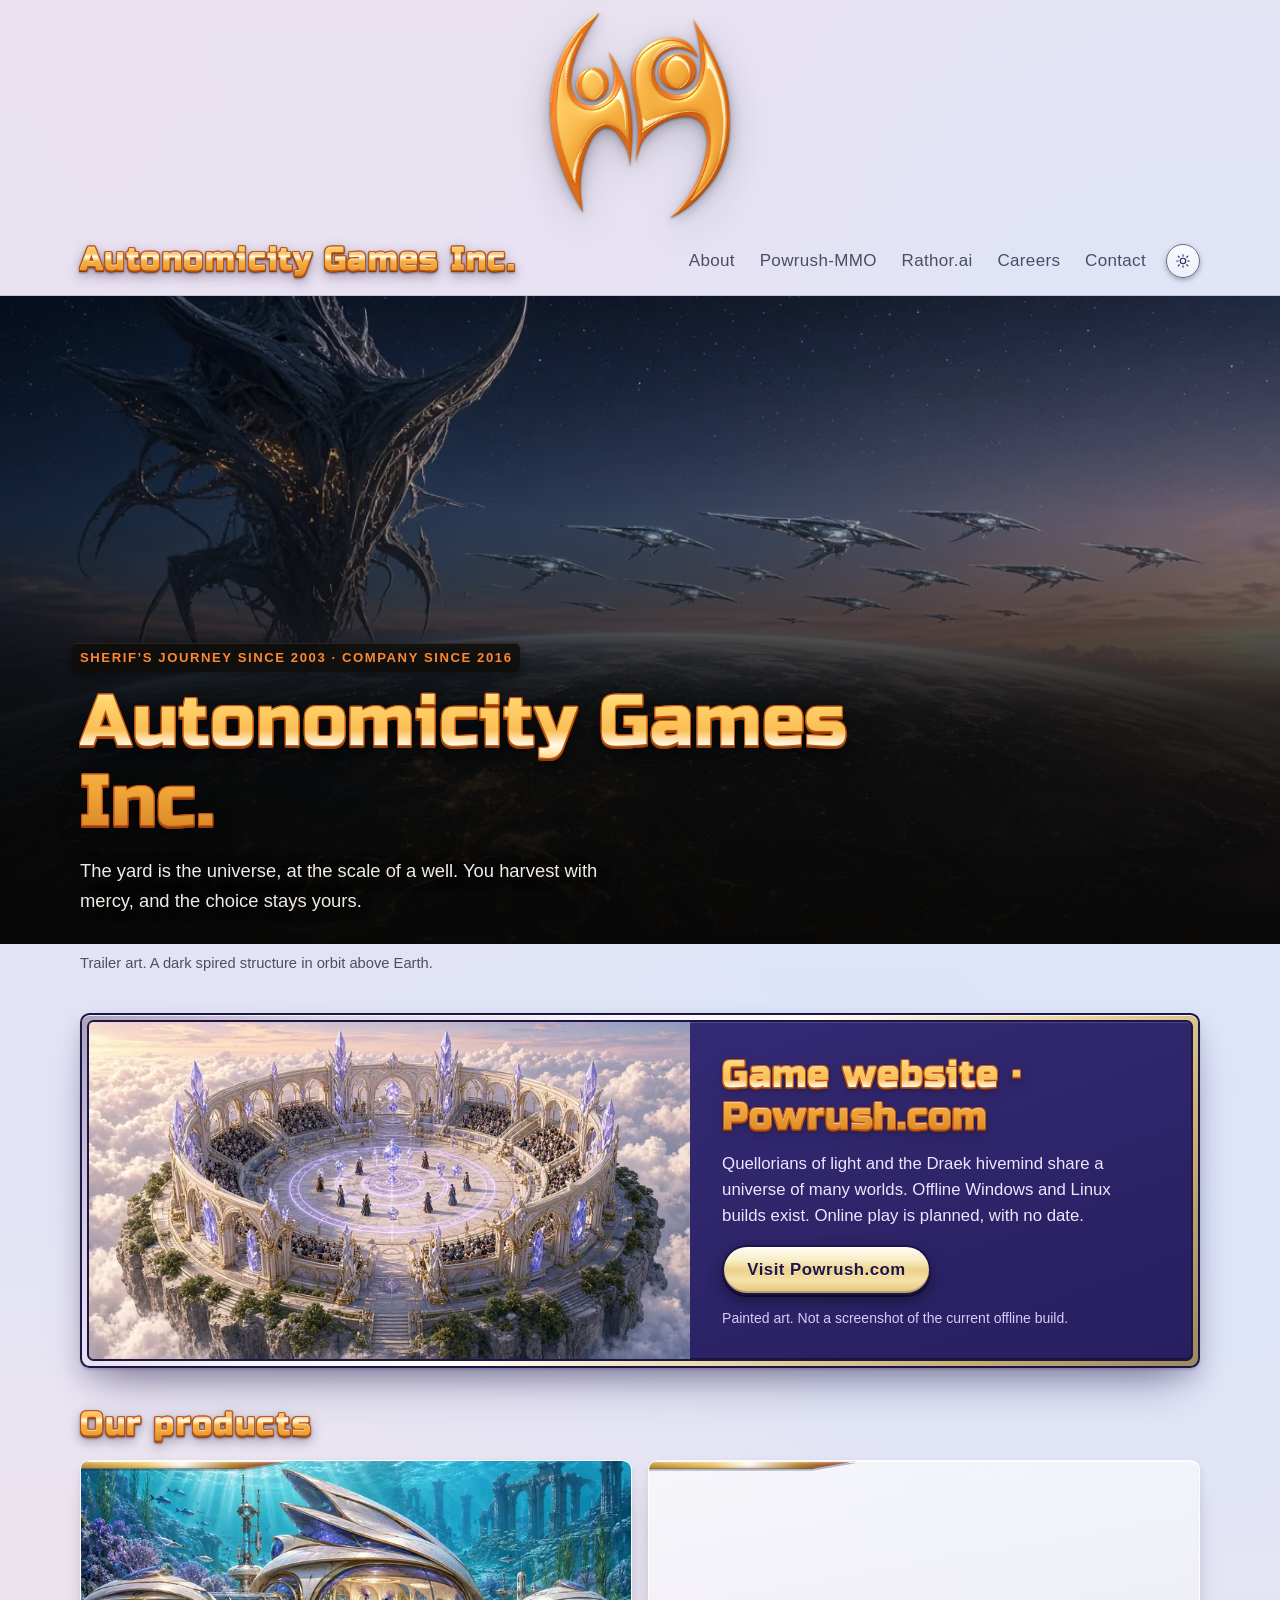
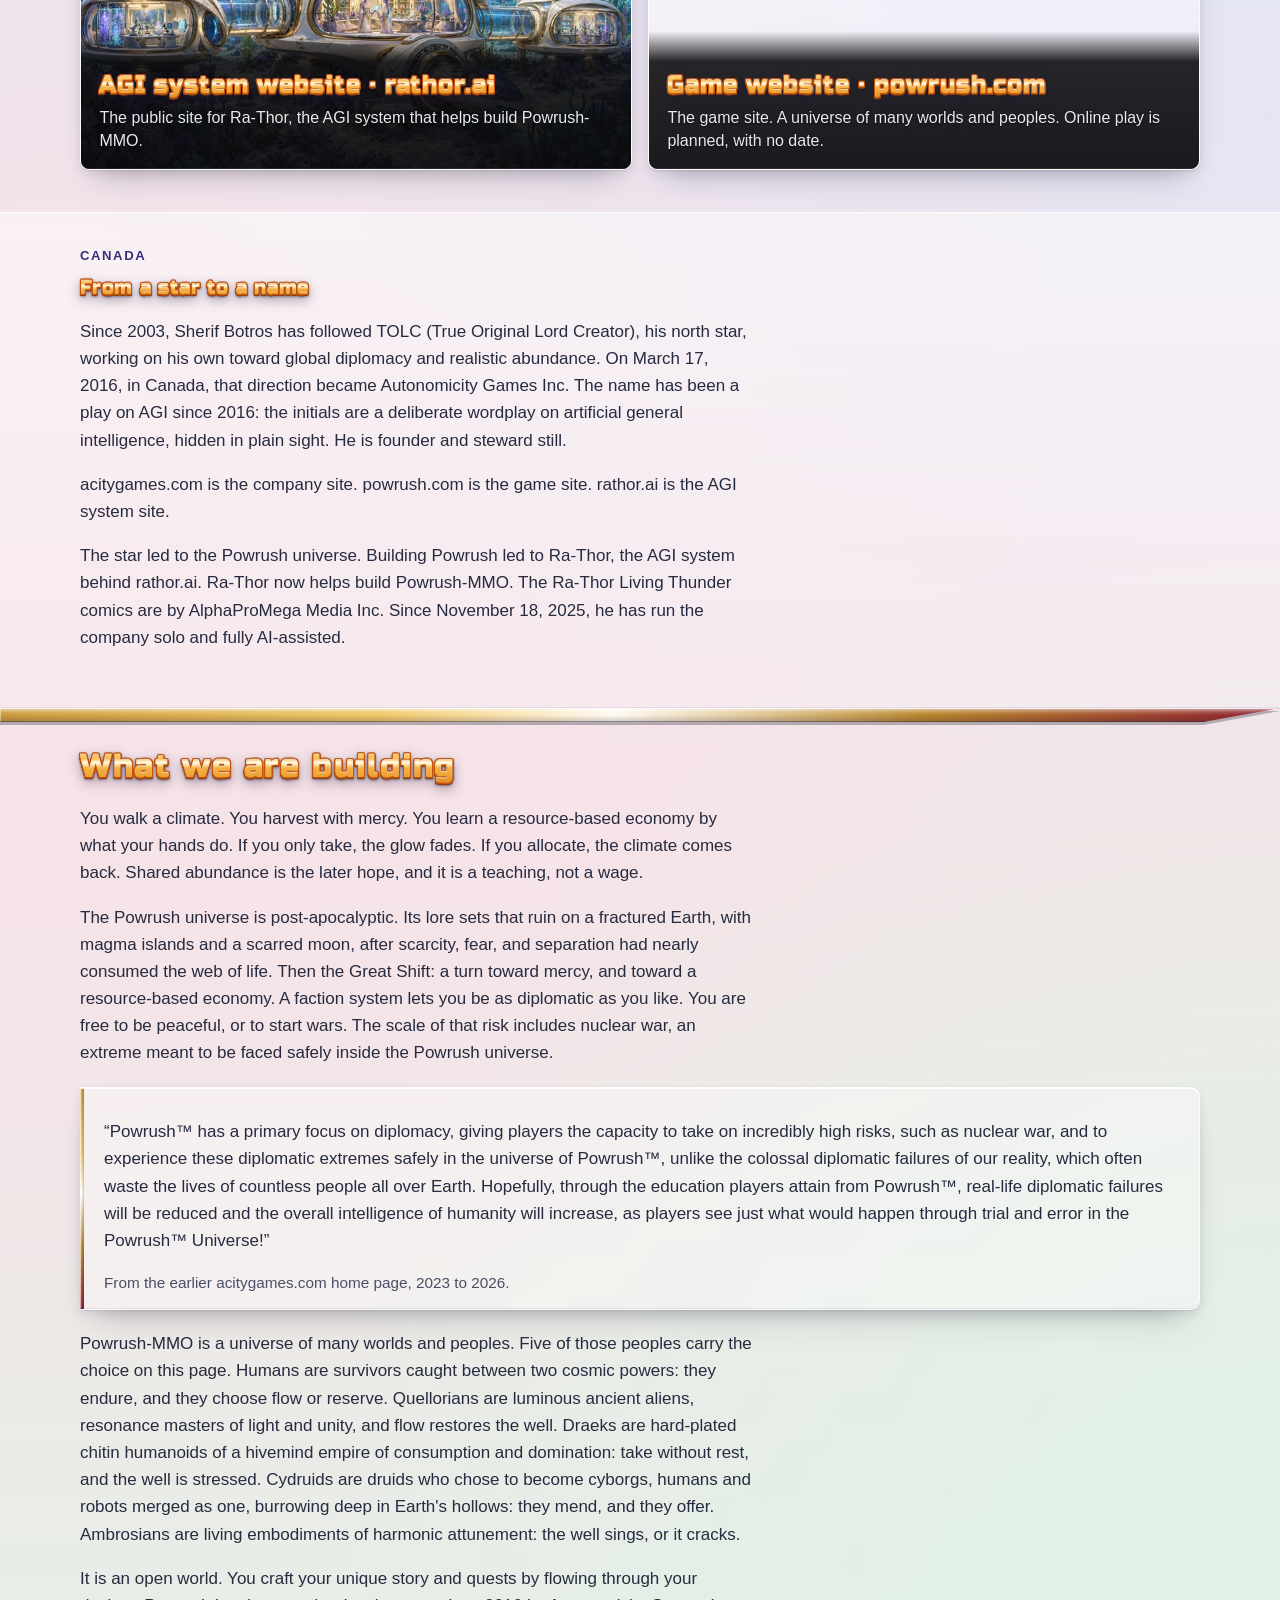
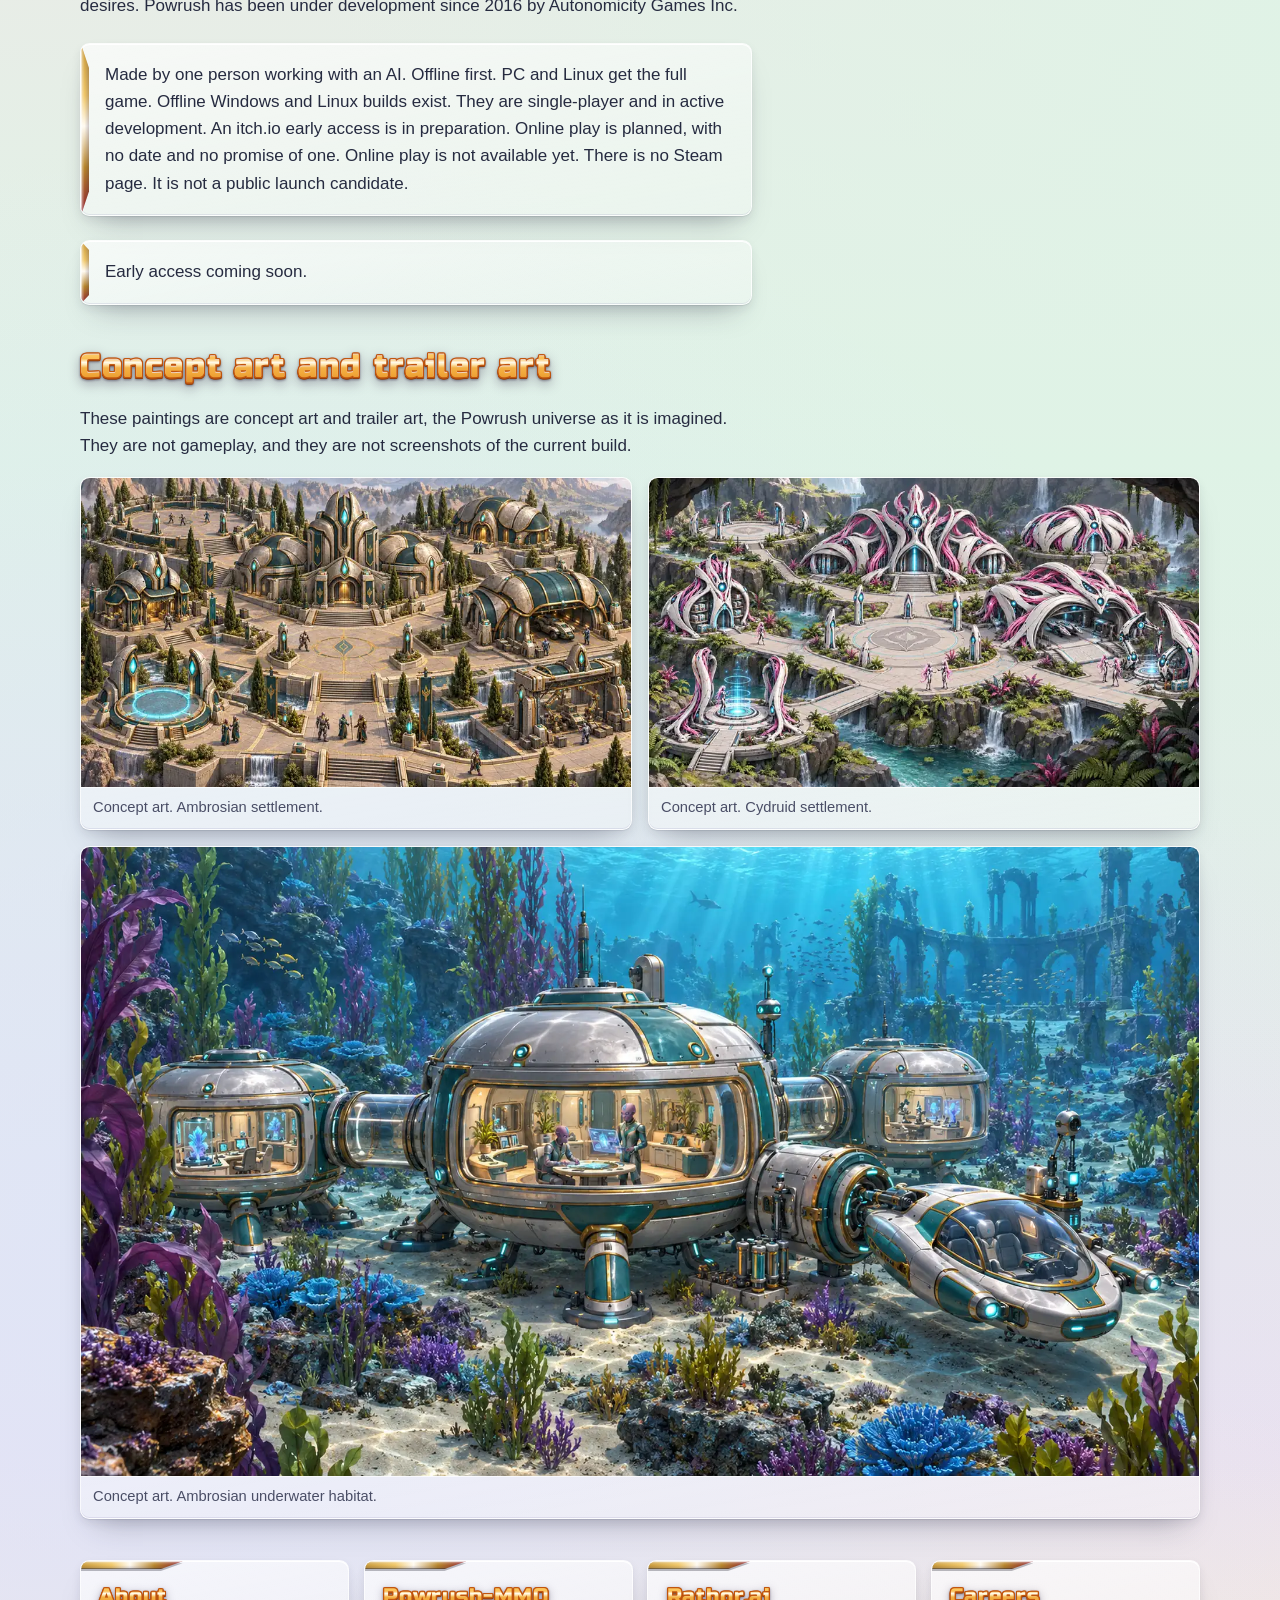
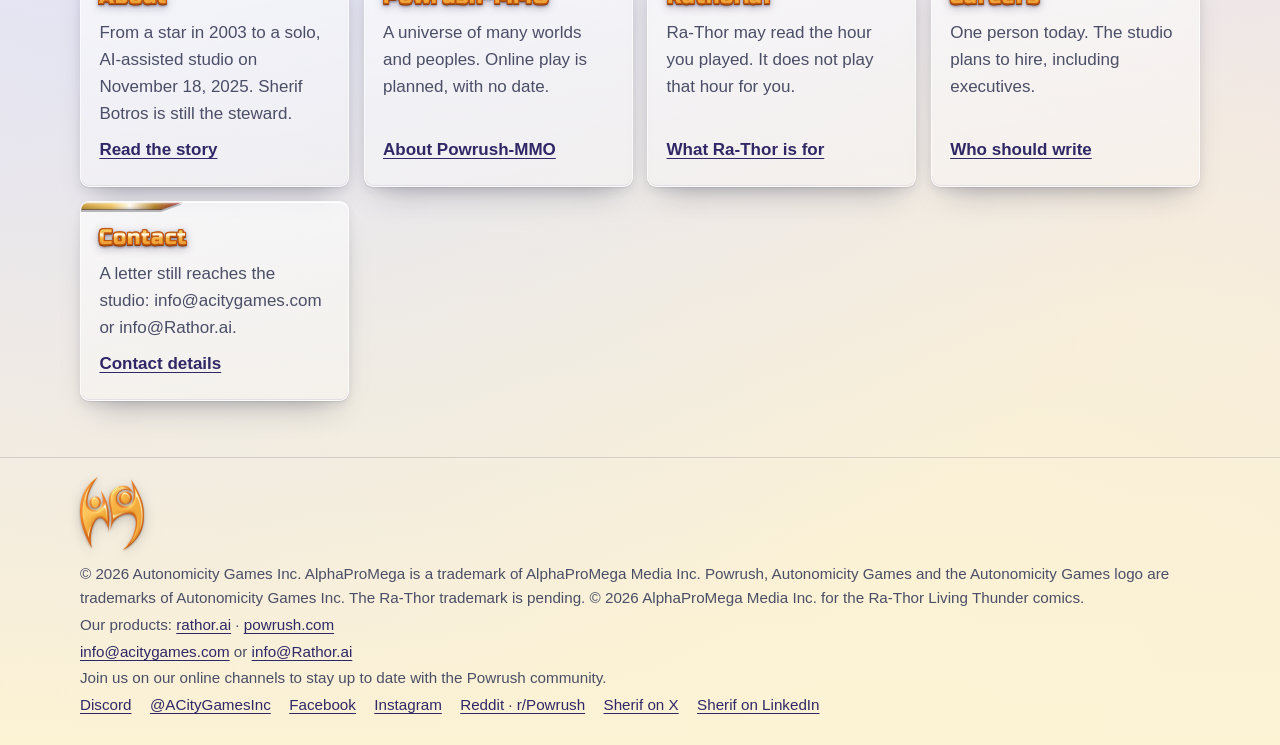
==== site/index.html @ 3bdf9f2d "Apply acitygames audit rows and drop trademark sentence from story copy Part 1 - Remove 'The Ra-Thor" ====
<!DOCTYPE html>
<html lang="en">
<head>
  <meta charset="utf-8">
  <meta name="viewport" content="width=device-width, initial-scale=1">
  <title>Autonomicity Games Inc. — company site</title>
  <meta name="description" content="Company site for Autonomicity Games Inc. The game site is powrush.com. The AGI system site is rathor.ai. Powrush-MMO is a universe of many worlds and peoples. Online play is planned, with no date.">
  <meta property="og:title" content="Autonomicity Games Inc. — company site">
  <meta property="og:description" content="Company site for Autonomicity Games Inc. The game site is powrush.com. The AGI system site is rathor.ai. Powrush-MMO is a universe of many worlds and peoples. Online play is planned, with no date.">
  <meta property="og:image" content="https://acitygames.com/images/art/trailer-earth-battle-1168.webp">
  <meta property="og:url" content="https://acitygames.com/">
  <meta property="og:type" content="website">
  <meta name="twitter:card" content="summary_large_image">
  <meta name="twitter:title" content="Autonomicity Games Inc. — company site">
  <meta name="twitter:description" content="Company site for Autonomicity Games Inc. The game site is powrush.com. The AGI system site is rathor.ai. Powrush-MMO is a universe of many worlds and peoples. Online play is planned, with no date.">
  <meta name="twitter:image" content="https://acitygames.com/images/art/trailer-earth-battle-1168.webp">
  <meta name="theme-color" content="#1a1a1a" media="(prefers-color-scheme: dark)">
  <meta name="theme-color" content="#f6f1e8" media="(prefers-color-scheme: light)">
  <link rel="icon" href="favicon.png" type="image/png">
  <link rel="apple-touch-icon" href="apple-touch-icon.png">
  <script>
    (function () {
      var theme = "dark";
      try {
        var stored = localStorage.getItem("acity-theme");
        if (stored === "light" || stored === "dark") theme = stored;
        else if (window.matchMedia("(prefers-color-scheme: light)").matches) theme = "light";
      } catch (e) {}
      document.documentElement.setAttribute("data-theme", theme);
    })();
  </script>
  <link rel="stylesheet" href="css/style.css">
  <link rel="stylesheet" href="css/worlds.css">
  <link rel="stylesheet" href="css/powrush-card.css">
</head>
<body>
  <a class="skip" href="#content">Skip to content</a>
  <header class="site-header">
    <div class="logo-tab">
      <a class="logo-link" href="index.html">
        <img class="logo-art logo-art-dark" src="images/logo-dark-512.webp" srcset="images/logo-dark-512.webp 1x, images/logo-dark-1024.webp 2x" alt="Autonomicity Games logo" width="512" height="585" loading="eager" fetchpriority="high" decoding="async">
        <img class="logo-art logo-art-light" src="images/logo-light-512.webp" srcset="images/logo-light-512.webp 1x, images/logo-light-1024.webp 2x" alt="Autonomicity Games logo" width="512" height="585" loading="eager" fetchpriority="high" decoding="async">
      </a>
    </div>
    <div class="wrap bar">
      <a class="brand" href="index.html" aria-current="page">Autonomicity Games Inc.</a>
      <nav aria-label="Primary">
        <ul>
          <li><a href="about.html">About</a></li>
          <li><a href="powrush.html">Powrush-MMO</a></li>
          <li><a href="rathor.html">Rathor.ai</a></li>
          <li><a href="careers.html">Careers</a></li>
          <li><a href="contact.html">Contact</a></li>
        </ul>
        <button type="button" class="theme-toggle" id="theme-toggle" hidden aria-pressed="false" aria-label="Switch to light mode">
          <span class="theme-toggle-icons" aria-hidden="true">
            <svg class="theme-icon theme-icon-sun" viewBox="0 0 24 24" focusable="false">
              <circle cx="12" cy="12" r="4.1"></circle>
              <path d="M12 2.6v2.2M12 19.2v2.2M4.8 4.8l1.6 1.6M17.6 17.6l1.6 1.6M2.6 12h2.2M19.2 12h2.2M4.8 19.2l1.6-1.6M17.6 6.4l1.6-1.6" fill="none"></path>
            </svg>
            <svg class="theme-icon theme-icon-moon" viewBox="0 0 24 24" focusable="false">
              <path d="M15.2 3.4A8.2 8.2 0 1 0 20.6 14 6.4 6.4 0 0 1 15.2 3.4z"></path>
            </svg>
          </span>
        </button>
      </nav>
    </div>
  </header>
  <main id="content" tabindex="-1">
    <figure class="hero">
      <div class="hero-media">
        <picture>
          <img src="images/art/trailer-earth-battle-1168.webp" srcset="images/art/trailer-earth-battle-768.webp 768w, images/art/trailer-earth-battle-1168.webp 1168w" sizes="100vw" width="1168" height="784" alt="A dark spired structure hangs in orbit above the night side of Earth while a formation of pale ships crosses the sky." decoding="async" fetchpriority="high" loading="eager">
        </picture>
        <div class="hero-scrim" aria-hidden="true"></div>
        <div class="hero-copy">
          <div class="wrap">
            <p class="kicker"><span class="kicker-era">Sherif’s journey since 2003 ·</span> <span class="kicker-era">company since 2016</span></p>
            <h1>Autonomicity Games Inc.</h1>
            <p class="lede">The yard is the universe, at the scale of a well. You harvest with mercy, and the choice stays yours.</p>
          </div>
        </div>
      </div>
      <figcaption>
        <div class="wrap">Trailer art. A dark spired structure in orbit above Earth.</div>
      </figcaption>
    </figure>
    <section class="powrush-card wrap" aria-labelledby="powrush-card-home-heading">
      <div class="powrush-card-frame">
        <div class="powrush-card-inner">
          <figure class="powrush-card-media">
            <img src="images/art/powrush-card-quellorian-arena-800.webp" srcset="images/art/powrush-card-quellorian-arena-800.webp 800w, images/art/powrush-card-quellorian-arena-1600.webp 1600w" sizes="(min-width: 1180px) 37rem, (min-width: 760px) 54vw, 100vw" width="1600" height="900" alt="Painted art: a white-and-gold Quellorian arena ringed with violet crystals and full stands, set on a cliff above the clouds." loading="lazy" decoding="async">
          </figure>
          <div class="powrush-card-body">
            <h2 id="powrush-card-home-heading" class="powrush-card-title">Game website · Powrush.com</h2>
            <p class="powrush-card-copy">Quellorians of light and the Draek hivemind share a universe of many worlds. Offline Windows and Linux builds exist. Online play is planned, with no date.</p>
            <a class="powrush-card-btn" href="https://powrush.com/">Visit Powrush.com</a>
            <p class="powrush-card-note">Painted art. Not a screenshot of the current offline build.</p>
          </div>
        </div>
      </div>
    </section>
    <section class="worlds wrap" aria-labelledby="worlds-heading">
      <h2 id="worlds-heading" class="worlds-heading">Our products</h2>
      <div class="worlds-grid">
        <a class="worlds-card" href="https://rathor.ai/">
          <img src="images/art/worlds-rathor-underwater-habitat-768.webp" srcset="images/art/worlds-rathor-underwater-habitat-768.webp 768w, images/art/worlds-rathor-underwater-habitat-1500.webp 1500w" sizes="(min-width: 760px) 35rem, 100vw" width="768" height="432" alt="A glowing underwater habitat of teal domes and violet rings, lit from within, with small craft in the dark water around it." loading="lazy" decoding="async">
          <span class="worlds-card-text">
            <span class="worlds-card-title">AGI system website · rathor.ai</span>
            <span class="worlds-card-hook">The public site for Ra-Thor, the AGI system that helps build Powrush-MMO.</span>
          </span>
        </a>
        <a class="worlds-card" href="https://powrush.com/">
          <img src="images/art/worlds-powrush-observation-tower-768.webp" srcset="images/art/worlds-powrush-observation-tower-768.webp 768w, images/art/worlds-powrush-observation-tower-1500.webp 1500w" sizes="(min-width: 760px) 35rem, 100vw" width="768" height="432" alt="A white and gold observation tower on a cliff above the clouds, with a balcony and a violet-lit chamber." loading="lazy" decoding="async">
          <span class="worlds-card-text">
            <span class="worlds-card-title">Game website · powrush.com</span>
            <span class="worlds-card-hook">The game site. A universe of many worlds and peoples. Online play is planned, with no date.</span>
          </span>
        </a>
      </div>
    </section>
    <section class="band" aria-label="Founding">
      <div class="wrap">
        <p class="kicker">Canada</p>
        <h2>From a star to a name</h2>
        <p>Since 2003, Sherif Botros has followed TOLC (True Original Lord Creator), his north star, working on his own toward global diplomacy and realistic abundance. On March 17, 2016, in Canada, that direction became Autonomicity Games Inc. The name has been a play on AGI since 2016: the initials are a deliberate wordplay on artificial general intelligence, hidden in plain sight. He is founder and steward still.</p>
        <p>acitygames.com is the company site. powrush.com is the game site. rathor.ai is the AGI system site.</p>
        <p>The star led to the Powrush universe. Building Powrush led to Ra-Thor, the AGI system behind rathor.ai. Ra-Thor now helps build Powrush-MMO. The Ra-Thor Living Thunder comics are by AlphaProMega Media Inc. Since November 18, 2025, he has run the company solo and fully AI-assisted.</p>
      </div>
    </section>
    <div class="wrap">
      <section class="section" aria-labelledby="world-heading">
        <h2 id="world-heading">What we are building</h2>
        <p>You walk a climate. You harvest with mercy. You learn a resource-based economy by what your hands do. If you only take, the glow fades. If you allocate, the climate comes back. Shared abundance is the later hope, and it is a teaching, not a wage.</p>
        <p>The Powrush universe is post-apocalyptic. Its lore sets that ruin on a fractured Earth, with magma islands and a scarred moon, after scarcity, fear, and separation had nearly consumed the web of life. Then the Great Shift: a turn toward mercy, and toward a resource-based economy. A faction system lets you be as diplomatic as you like. You are free to be peaceful, or to start wars. The scale of that risk includes nuclear war, an extreme meant to be faced safely inside the Powrush universe.</p>
        <blockquote class="old-site-quote">
          <p>“Powrush™ has a primary focus on diplomacy, giving players the capacity to take on incredibly high risks, such as nuclear war, and to experience these diplomatic extremes safely in the universe of Powrush™, unlike the colossal diplomatic failures of our reality, which often waste the lives of countless people all over Earth. Hopefully, through the education players attain from Powrush™, real-life diplomatic failures will be reduced and the overall intelligence of humanity will increase, as players see just what would happen through trial and error in the Powrush™ Universe!”</p>
          <footer>From the earlier acitygames.com home page, 2023 to 2026.</footer>
        </blockquote>
        <p>Powrush-MMO is a universe of many worlds and peoples. Five of those peoples carry the choice on this page. Humans are survivors caught between two cosmic powers: they endure, and they choose flow or reserve. Quellorians are luminous ancient aliens, resonance masters of light and unity, and flow restores the well. Draeks are hard-plated chitin humanoids of a hivemind empire of consumption and domination: take without rest, and the well is stressed. Cydruids are druids who chose to become cyborgs, humans and robots merged as one, burrowing deep in Earth's hollows: they mend, and they offer. Ambrosians are living embodiments of harmonic attunement: the well sings, or it cracks.</p>
        <p>It is an open world. You craft your unique story and quests by flowing through your desires. Powrush has been under development since 2016 by Autonomicity Games Inc.</p>
        <div class="panel">
          <p>Made by one person working with an AI. Offline first. PC and Linux get the full game. Offline Windows and Linux builds exist. They are single-player and in active development. An itch.io early access is in preparation. Online play is planned, with no date and no promise of one. Online play is not available yet. There is no Steam page. It is not a public launch candidate.</p>
        </div>
        <!-- This block gets swapped for the itch.io link only after Sherif publishes. -->
        <div class="panel">
          <p>Early access coming soon.</p>
        </div>
      </section>
      <section class="section" aria-labelledby="paintings-heading">
        <h2 id="paintings-heading">Concept art and trailer art</h2>
        <p>These paintings are concept art and trailer art, the Powrush universe as it is imagined. They are not gameplay, and they are not screenshots of the current build.</p>
        <div class="gallery">
          <figure class="shot">
            <div class="shot-frame">
              <picture>
                <img src="images/art/concept-ambrosian-settlement-1920.webp" srcset="images/art/concept-ambrosian-settlement-768.webp 768w, images/art/concept-ambrosian-settlement-1920.webp 1920w" sizes="(min-width: 800px) 50vw, 100vw" width="1920" height="1081" alt="A terraced stone settlement of teal and gold domes, canals, and glowing doorways, set in a mountain valley." loading="lazy" decoding="async">
              </picture>
            </div>
            <figcaption>Concept art. Ambrosian settlement.</figcaption>
          </figure>
          <figure class="shot">
            <div class="shot-frame">
              <picture>
                <img src="images/art/concept-cydruid-settlement-1920.webp" srcset="images/art/concept-cydruid-settlement-768.webp 768w, images/art/concept-cydruid-settlement-1920.webp 1920w" sizes="(min-width: 800px) 50vw, 100vw" width="1920" height="1081" alt="A cliff settlement of white and pink organic structures over waterfalls, with teal pools and glowing doorways." loading="lazy" decoding="async">
              </picture>
            </div>
            <figcaption>Concept art. Cydruid settlement.</figcaption>
          </figure>
          <figure class="shot shot-wide">
            <div class="shot-frame">
              <picture>
                <img src="images/art/concept-underwater-habitat-1920.webp" srcset="images/art/concept-underwater-habitat-768.webp 768w, images/art/concept-underwater-habitat-1920.webp 1920w" sizes="100vw" width="1920" height="1081" alt="A teal and silver habitat of connected pods on a reef, with lit rooms visible through the windows and fish in the water around it." loading="lazy" decoding="async">
              </picture>
            </div>
            <figcaption>Concept art. Ambrosian underwater habitat.</figcaption>
          </figure>
        </div>
      </section>
      <div class="grid">
        <article class="card">
          <h2>About</h2>
          <p>From a star in 2003 to a solo, AI-assisted studio on November 18, 2025. Sherif Botros is still the steward.</p>
          <a href="about.html">Read the story</a>
        </article>
        <article class="card">
          <h2>Powrush-MMO</h2>
          <p>A universe of many worlds and peoples. Online play is planned, with no date.</p>
          <a href="powrush.html">About Powrush-MMO</a>
        </article>
        <article class="card">
          <h2>Rathor.ai</h2>
          <p>Ra-Thor may read the hour you played. It does not play that hour for you.</p>
          <a href="rathor.html">What Ra-Thor is for</a>
        </article>
        <article class="card">
          <h2>Careers</h2>
          <p>One person today. The studio plans to hire, including executives.</p>
          <a href="careers.html">Who should write</a>
        </article>
        <article class="card">
          <h2>Contact</h2>
          <p>A letter still reaches the studio: info@acitygames.com or info@Rathor.ai.</p>
          <a href="contact.html">Contact details</a>
        </article>
      </div>
    </div>
  </main>
  <footer class="site-footer">
    <div class="wrap">
      <img class="footer-mark logo-art logo-art-dark" src="images/logo-dark-512.webp" srcset="images/logo-dark-512.webp 1x, images/logo-dark-1024.webp 2x" alt="Autonomicity Games logo" width="512" height="585" loading="lazy" decoding="async">
      <img class="footer-mark logo-art logo-art-light" src="images/logo-light-512.webp" srcset="images/logo-light-512.webp 1x, images/logo-light-1024.webp 2x" alt="Autonomicity Games logo" width="512" height="585" loading="lazy" decoding="async">
      <p>© 2026 Autonomicity Games Inc. AlphaProMega is a trademark of AlphaProMega Media Inc. Powrush, Autonomicity Games and the Autonomicity Games logo are trademarks of Autonomicity Games Inc. The Ra-Thor trademark is pending. © 2026 AlphaProMega Media Inc. for the Ra-Thor Living Thunder comics.</p>
      <p>Our products: <a href="https://rathor.ai/">rathor.ai</a> · <a href="https://powrush.com/">powrush.com</a></p>
      <p><a href="mailto:info@acitygames.com">info@acitygames.com</a> or <a href="mailto:info@Rathor.ai">info@Rathor.ai</a></p>
      <p>Join us on our online channels to stay up to date with the Powrush community.</p>
      <p class="footer-channels"><a href="https://discord.gg/H3A2Cx8WEZ" rel="noopener" target="_blank">Discord</a> <a href="https://x.com/ACityGamesInc" rel="noopener" target="_blank">@ACityGamesInc</a> <a href="https://www.facebook.com/ACityGamesInc/" rel="noopener" target="_blank">Facebook</a> <a href="https://www.instagram.com/acitygames/" rel="noopener" target="_blank">Instagram</a> <a href="https://www.reddit.com/r/Powrush/comments/1jtm8ko/official_autonomicity_games_inc_page/" rel="noopener" target="_blank">Reddit · r/Powrush</a> <a href="https://x.com/AlphaProMega" rel="noopener" target="_blank">Sherif on X</a> <a href="https://www.linkedin.com/in/sherif-botros/" rel="noopener" target="_blank">Sherif on LinkedIn</a></p>
    </div>
  </footer>
  <script src="js/theme.js" defer></script>
</body>
</html>
---- site/css/style.css ----
@font-face {
  font-family: "Russo One";
  src: url("../fonts/RussoOne-Regular.woff2") format("woff2");
  font-weight: 400;
  font-style: normal;
  font-display: swap;
}

:root {
  --logo-outline: #FD8831;
  --logo-body: #FDB55C;
  --logo-highlight: #FED39D;
  --accent: #e65f00;
  --accent-2: #fcb55b;
  --accent-ink: #1a1a1a;
  --max: 70rem;
  --mark: clamp(96px, 14vw, 200px);
  --radius: 0.6rem;
  --bar-h: 8px;
  --hero-ink: #f7f3ee;
  --hero-soft: #efebe7;
  --hero-kicker: var(--logo-outline);
  --hero-chip: rgba(14, 12, 10, 0.84);
  color-scheme: dark;
  --bg: #131211;
  --bg-elev: #1d1c1a;
  --line: rgba(253, 181, 92, 0.16);
  --text: #d8d3cd;
  --muted: #b3ada6;
  --soft: #b3ada6;
  --caption: #b3ada6;
  --link: var(--logo-highlight);
  --link-hover: #fff6e4;
  --focus: var(--logo-highlight);
  --nav: #dcd6cf;
  --nav-current: rgba(253, 136, 49, 0.13);
  --nav-current-ink: var(--logo-highlight);
  --kicker: var(--logo-outline);
  --kicker-fill: linear-gradient(180deg, #fff2cc 0%, #ffd25e 50%, #f8bd49 100%);
  --heading: var(--logo-highlight);
  --metal-solid: #fdc650;
  --metal-fill: linear-gradient(180deg, #fff2cc 0%, #ffe780 12%, #ffd25e 30%, #fffbe8 39%, #fff2c4 44%, #fdc650 52%, #f8bd49 66%, #e5aa3c 84%, #f1882e 100%);
  --metal-emboss: drop-shadow(0 -1px 0 rgba(255, 242, 150, 0.55)) drop-shadow(1px 0 0 #e3751e) drop-shadow(-1px 0 0 #e3751e) drop-shadow(0 1px 0 #e3751e) drop-shadow(0 1px 0 #a8480c) drop-shadow(0 4px 5px rgba(0, 0, 0, 0.55)) drop-shadow(0 0 12px rgba(255, 196, 90, 0.3));
  --metal-emboss-sm: drop-shadow(0 -1px 0 rgba(255, 242, 150, 0.45)) drop-shadow(0 1px 0 #e3751e) drop-shadow(0 1px 0 #a8480c) drop-shadow(0 3px 4px rgba(0, 0, 0, 0.55)) drop-shadow(0 0 8px rgba(255, 196, 90, 0.22));
  --metal-emboss-hero: drop-shadow(0 -1px 0 rgba(255, 242, 150, 0.6)) drop-shadow(1px 0 0 #e3751e) drop-shadow(-1px 0 0 #e3751e) drop-shadow(0 1px 0 #e3751e) drop-shadow(0 2px 0 #a8480c) drop-shadow(0 6px 10px rgba(0, 0, 0, 0.65)) drop-shadow(0 0 16px rgba(255, 196, 90, 0.3));
  --metal-fallback-shadow: 1px 0 0 #e3751e, -1px 0 0 #e3751e, 0 -1px 0 #e3751e, 0 1px 0 #e3751e, 0 2px 0 #a8480c, 0 4px 8px rgba(0, 0, 0, 0.55);
  --metal-fallback-shadow-sm: 0 1px 0 #e3751e, 0 2px 0 #a8480c, 0 3px 5px rgba(0, 0, 0, 0.5);
  --heading-fill: var(--metal-fill);
  --heading-emboss: var(--metal-emboss);
  --name-emboss: var(--metal-emboss-sm);
  --kicker-emboss: drop-shadow(0 1px 0 rgba(0, 0, 0, 0.75));
  --accent-bar: linear-gradient(180deg, rgba(255, 255, 255, 0.5) 0%, rgba(255, 255, 255, 0.12) 32%, rgba(255, 255, 255, 0) 52%, rgba(0, 0, 0, 0.3) 100%), linear-gradient(90deg, #c99a3a 0%, #f0c768 30%, #fffaf0 48%, #b8862b 72%, #8e1f2f 100%);
  --accent-bar-shadow: inset 0 1px 0 rgba(255, 244, 214, 0.75), inset 0 -1px 0 rgba(0, 0, 0, 0.5), inset 1px 0 0 rgba(255, 244, 214, 0.4), 0 0 7px rgba(132, 104, 255, 0.4);
  --accent-bar-drop: rgba(0, 0, 0, 0.7);
  --accent-bar-v: linear-gradient(90deg, rgba(255, 255, 255, 0.45) 0%, rgba(255, 255, 255, 0) 45%, rgba(0, 0, 0, 0.3) 100%), linear-gradient(180deg, #c99a3a 0%, #f0c768 30%, #fffaf0 48%, #b8862b 72%, #8e1f2f 100%);
  --panel-fill: linear-gradient(180deg, #232120 0%, #1b1a19 52%, #161514 100%);
  --panel-border: rgba(254, 211, 157, 0.12);
  --panel-shadow: inset 0 1px 0 rgba(255, 236, 204, 0.08), inset 0 -1px 0 rgba(0, 0, 0, 0.55), 0 1px 0 rgba(0, 0, 0, 0.7), 0 3px 8px rgba(0, 0, 0, 0.45), 0 16px 32px -14px rgba(0, 0, 0, 0.8);
  --band-fill: linear-gradient(180deg, #1c1b1a 0%, #151413 100%);
  --band-shadow: inset 0 1px 0 rgba(255, 236, 204, 0.06), inset 0 -1px 0 rgba(0, 0, 0, 0.6);
  --page-base: #131211;
  --page-wash: radial-gradient(80rem 34rem at 50% -6rem, rgba(253, 136, 49, 0.05), rgba(253, 136, 49, 0) 70%), radial-gradient(60rem 48rem at 105% 55%, rgba(176, 186, 204, 0.05), rgba(176, 186, 204, 0) 70%), radial-gradient(60rem 48rem at -5% 85%, rgba(230, 200, 140, 0.04), rgba(230, 200, 140, 0) 70%), linear-gradient(180deg, #141311 0%, #121110 55%, #0f0e0d 100%);
  --toggle-border: rgba(254, 211, 157, 0.45);
  --toggle-bg: linear-gradient(180deg, #2a2826, #1a1918);
  --toggle-color: var(--logo-body);
  --frame: #0e0d0b;
  --quote-fill: rgba(255, 236, 204, 0.03);
}

/* ACITY-VELVET-1: keep the three theme blocks below in sync with :root. */
@media (prefers-color-scheme: light) {
  :root:not([data-theme]) {
    color-scheme: light;
    --bg: #e9e1f0;
    --bg-elev: rgba(255, 255, 255, 0.5);
    --line: rgba(30, 20, 70, 0.14);
    --text: #262b40;
    --muted: #4a4e66;
    --soft: #4a4e66;
    --caption: #4a4e66;
    --link: #2f2766;
    --link-hover: #1e1446;
    --focus: #2f2766;
    --nav: #4a4e66;
    --nav-current: rgba(47, 39, 102, 0.09);
    --nav-current-ink: #2f2766;
    --kicker: #3a2a7a;
    --kicker-fill: linear-gradient(180deg, #3a2a7a 0%, #3a2a7a 100%);
    --heading: #3a2a7a;
    --metal-solid: #f3b146;
    --metal-fill: linear-gradient(180deg, #feedbf 0%, #ffd46c 12%, #fabe55 30%, #fffaea 39%, #fee8b5 44%, #f3b146 52%, #f1a739 66%, #e0922e 84%, #e2711d 100%);
    --metal-emboss: drop-shadow(0 -1px 0 rgba(255, 255, 255, 0.75)) drop-shadow(1px 0 0 #c1550e) drop-shadow(-1px 0 0 #c1550e) drop-shadow(0 -1px 0 #c1550e) drop-shadow(0 1px 0 #c1550e) drop-shadow(0 1px 0 #8f3f0c) drop-shadow(0 1px 1px rgba(36, 22, 54, 0.45)) drop-shadow(0 4px 6px rgba(36, 22, 54, 0.32));
    --metal-emboss-sm: drop-shadow(1px 0 0 #c1550e) drop-shadow(-1px 0 0 #c1550e) drop-shadow(0 -1px 0 #c1550e) drop-shadow(0 1px 0 #c1550e) drop-shadow(0 1px 0 #8f3f0c) drop-shadow(0 1px 1px rgba(36, 22, 54, 0.4)) drop-shadow(0 2px 4px rgba(36, 22, 54, 0.28));
    --metal-emboss-hero: drop-shadow(1px 0 0 #c1550e) drop-shadow(-1px 0 0 #c1550e) drop-shadow(0 -1px 0 #c1550e) drop-shadow(0 1px 0 #c1550e) drop-shadow(0 2px 0 #8f3f0c) drop-shadow(0 6px 10px rgba(0, 0, 0, 0.6));
    --metal-fallback-shadow: 1px 0 0 #c1550e, -1px 0 0 #c1550e, 0 -1px 0 #c1550e, 0 1px 0 #c1550e, 0 2px 0 #8f3f0c, 0 3px 6px rgba(36, 22, 54, 0.4);
    --metal-fallback-shadow-sm: 1px 0 0 #c1550e, -1px 0 0 #c1550e, 0 -1px 0 #c1550e, 0 1px 0 #c1550e, 0 2px 0 #8f3f0c, 0 2px 4px rgba(36, 22, 54, 0.35);
    --heading-fill: var(--metal-fill);
    --heading-emboss: var(--metal-emboss);
    --name-emboss: var(--metal-emboss-sm);
    --kicker-emboss: drop-shadow(0 1px 0 rgba(255, 255, 255, 0.8));
    --accent-bar: linear-gradient(180deg, rgba(255, 255, 255, 0.6) 0%, rgba(255, 255, 255, 0.14) 32%, rgba(255, 255, 255, 0) 52%, rgba(30, 20, 70, 0.22) 100%), linear-gradient(90deg, #c99a3a 0%, #f0c768 30%, #fffaf0 48%, #b8862b 72%, #8e1f2f 100%);
    --accent-bar-shadow: inset 0 1px 0 rgba(255, 255, 255, 0.8), inset 0 -1px 0 rgba(30, 32, 44, 0.38), inset 1px 0 0 rgba(255, 255, 255, 0.4);
    --accent-bar-drop: rgba(30, 32, 44, 0.3);
    --accent-bar-v: linear-gradient(90deg, rgba(255, 255, 255, 0.55) 0%, rgba(255, 255, 255, 0) 45%, rgba(30, 20, 70, 0.22) 100%), linear-gradient(180deg, #c99a3a 0%, #f0c768 30%, #fffaf0 48%, #b8862b 72%, #8e1f2f 100%);
    --panel-fill: linear-gradient(170deg, rgba(255, 255, 255, 0.66) 0%, rgba(255, 255, 255, 0.42) 55%, rgba(255, 255, 255, 0.3) 100%);
    --panel-border: rgba(255, 255, 255, 0.7);
    --panel-shadow: inset 0 1px 0 rgba(255, 255, 255, 0.95), inset 0 -1px 0 rgba(74, 58, 134, 0.1), 0 1px 1px rgba(40, 44, 64, 0.1), 0 4px 10px rgba(40, 44, 64, 0.08), 0 18px 30px -16px rgba(40, 44, 64, 0.35);
    --band-fill: linear-gradient(180deg, rgba(255, 255, 255, 0.5) 0%, rgba(255, 255, 255, 0.22) 100%);
    --band-shadow: inset 0 1px 0 rgba(255, 255, 255, 0.85), inset 0 -1px 0 rgba(74, 58, 134, 0.1);
    --page-base: #e9e1f0;
    --page-wash: radial-gradient(70% 22% at 8% 2%, rgba(233, 225, 240, 0.95), rgba(233, 225, 240, 0) 100%), radial-gradient(65% 20% at 96% 10%, rgba(221, 229, 249, 0.95), rgba(221, 229, 249, 0) 100%), radial-gradient(80% 18% at 4% 36%, rgba(246, 227, 232, 0.9), rgba(246, 227, 232, 0) 100%), radial-gradient(75% 20% at 100% 58%, rgba(223, 243, 230, 0.9), rgba(223, 243, 230, 0) 100%), radial-gradient(85% 20% at 20% 80%, rgba(221, 229, 249, 0.85), rgba(221, 229, 249, 0) 100%), radial-gradient(90% 18% at 70% 100%, rgba(252, 242, 212, 0.95), rgba(252, 242, 212, 0) 100%), linear-gradient(180deg, #e9e1f0 0%, #dde5f9 22%, #f6e3e8 44%, #dff3e6 66%, #e9e1f0 84%, #fcf2d4 100%);
    --toggle-border: #6b6f86;
    --toggle-bg: linear-gradient(180deg, rgba(255, 255, 255, 0.85), rgba(255, 255, 255, 0.45));
    --toggle-color: #2f2766;
    --frame: transparent;
    --quote-fill: rgba(255, 255, 255, 0.35);
  }
}

html[data-theme="dark"] {
  color-scheme: dark;
  --bg: #131211;
  --bg-elev: #1d1c1a;
  --line: rgba(253, 181, 92, 0.16);
  --text: #d8d3cd;
  --muted: #b3ada6;
  --soft: #b3ada6;
  --caption: #b3ada6;
  --link: var(--logo-highlight);
  --link-hover: #fff6e4;
  --focus: var(--logo-highlight);
  --nav: #dcd6cf;
  --nav-current: rgba(253, 136, 49, 0.13);
  --nav-current-ink: var(--logo-highlight);
  --kicker: var(--logo-outline);
  --kicker-fill: linear-gradient(180deg, #fff2cc 0%, #ffd25e 50%, #f8bd49 100%);
  --heading: var(--logo-highlight);
  --metal-solid: #fdc650;
  --metal-fill: linear-gradient(180deg, #fff2cc 0%, #ffe780 12%, #ffd25e 30%, #fffbe8 39%, #fff2c4 44%, #fdc650 52%, #f8bd49 66%, #e5aa3c 84%, #f1882e 100%);
  --metal-emboss: drop-shadow(0 -1px 0 rgba(255, 242, 150, 0.55)) drop-shadow(1px 0 0 #e3751e) drop-shadow(-1px 0 0 #e3751e) drop-shadow(0 1px 0 #e3751e) drop-shadow(0 1px 0 #a8480c) drop-shadow(0 4px 5px rgba(0, 0, 0, 0.55)) drop-shadow(0 0 12px rgba(255, 196, 90, 0.3));
  --metal-emboss-sm: drop-shadow(0 -1px 0 rgba(255, 242, 150, 0.45)) drop-shadow(0 1px 0 #e3751e) drop-shadow(0 1px 0 #a8480c) drop-shadow(0 3px 4px rgba(0, 0, 0, 0.55)) drop-shadow(0 0 8px rgba(255, 196, 90, 0.22));
  --metal-emboss-hero: drop-shadow(0 -1px 0 rgba(255, 242, 150, 0.6)) drop-shadow(1px 0 0 #e3751e) drop-shadow(-1px 0 0 #e3751e) drop-shadow(0 1px 0 #e3751e) drop-shadow(0 2px 0 #a8480c) drop-shadow(0 6px 10px rgba(0, 0, 0, 0.65)) drop-shadow(0 0 16px rgba(255, 196, 90, 0.3));
  --metal-fallback-shadow: 1px 0 0 #e3751e, -1px 0 0 #e3751e, 0 -1px 0 #e3751e, 0 1px 0 #e3751e, 0 2px 0 #a8480c, 0 4px 8px rgba(0, 0, 0, 0.55);
  --metal-fallback-shadow-sm: 0 1px 0 #e3751e, 0 2px 0 #a8480c, 0 3px 5px rgba(0, 0, 0, 0.5);
  --heading-fill: var(--metal-fill);
  --heading-emboss: var(--metal-emboss);
  --name-emboss: var(--metal-emboss-sm);
  --kicker-emboss: drop-shadow(0 1px 0 rgba(0, 0, 0, 0.75));
  --accent-bar: linear-gradient(180deg, rgba(255, 255, 255, 0.5) 0%, rgba(255, 255, 255, 0.12) 32%, rgba(255, 255, 255, 0) 52%, rgba(0, 0, 0, 0.3) 100%), linear-gradient(90deg, #c99a3a 0%, #f0c768 30%, #fffaf0 48%, #b8862b 72%, #8e1f2f 100%);
  --accent-bar-shadow: inset 0 1px 0 rgba(255, 244, 214, 0.75), inset 0 -1px 0 rgba(0, 0, 0, 0.5), inset 1px 0 0 rgba(255, 244, 214, 0.4), 0 0 7px rgba(132, 104, 255, 0.4);
  --accent-bar-drop: rgba(0, 0, 0, 0.7);
  --accent-bar-v: linear-gradient(90deg, rgba(255, 255, 255, 0.45) 0%, rgba(255, 255, 255, 0) 45%, rgba(0, 0, 0, 0.3) 100%), linear-gradient(180deg, #c99a3a 0%, #f0c768 30%, #fffaf0 48%, #b8862b 72%, #8e1f2f 100%);
  --panel-fill: linear-gradient(180deg, #232120 0%, #1b1a19 52%, #161514 100%);
  --panel-border: rgba(254, 211, 157, 0.12);
  --panel-shadow: inset 0 1px 0 rgba(255, 236, 204, 0.08), inset 0 -1px 0 rgba(0, 0, 0, 0.55), 0 1px 0 rgba(0, 0, 0, 0.7), 0 3px 8px rgba(0, 0, 0, 0.45), 0 16px 32px -14px rgba(0, 0, 0, 0.8);
  --band-fill: linear-gradient(180deg, #1c1b1a 0%, #151413 100%);
  --band-shadow: inset 0 1px 0 rgba(255, 236, 204, 0.06), inset 0 -1px 0 rgba(0, 0, 0, 0.6);
  --page-base: #131211;
  --page-wash: radial-gradient(80rem 34rem at 50% -6rem, rgba(253, 136, 49, 0.05), rgba(253, 136, 49, 0) 70%), radial-gradient(60rem 48rem at 105% 55%, rgba(176, 186, 204, 0.05), rgba(176, 186, 204, 0) 70%), radial-gradient(60rem 48rem at -5% 85%, rgba(230, 200, 140, 0.04), rgba(230, 200, 140, 0) 70%), linear-gradient(180deg, #141311 0%, #121110 55%, #0f0e0d 100%);
  --toggle-border: rgba(254, 211, 157, 0.45);
  --toggle-bg: linear-gradient(180deg, #2a2826, #1a1918);
  --toggle-color: var(--logo-body);
  --frame: #0e0d0b;
  --quote-fill: rgba(255, 236, 204, 0.03);
}

html[data-theme="light"] {
  color-scheme: light;
  --bg: #e9e1f0;
  --bg-elev: rgba(255, 255, 255, 0.5);
  --line: rgba(30, 20, 70, 0.14);
  --text: #262b40;
  --muted: #4a4e66;
  --soft: #4a4e66;
  --caption: #4a4e66;
  --link: #2f2766;
  --link-hover: #1e1446;
  --focus: #2f2766;
  --nav: #4a4e66;
  --nav-current: rgba(47, 39, 102, 0.09);
  --nav-current-ink: #2f2766;
  --kicker: #3a2a7a;
  --kicker-fill: linear-gradient(180deg, #3a2a7a 0%, #3a2a7a 100%);
  --heading: #3a2a7a;
  --metal-solid: #f3b146;
  --metal-fill: linear-gradient(180deg, #feedbf 0%, #ffd46c 12%, #fabe55 30%, #fffaea 39%, #fee8b5 44%, #f3b146 52%, #f1a739 66%, #e0922e 84%, #e2711d 100%);
  --metal-emboss: drop-shadow(0 -1px 0 rgba(255, 255, 255, 0.75)) drop-shadow(1px 0 0 #c1550e) drop-shadow(-1px 0 0 #c1550e) drop-shadow(0 -1px 0 #c1550e) drop-shadow(0 1px 0 #c1550e) drop-shadow(0 1px 0 #8f3f0c) drop-shadow(0 1px 1px rgba(36, 22, 54, 0.45)) drop-shadow(0 4px 6px rgba(36, 22, 54, 0.32));
  --metal-emboss-sm: drop-shadow(1px 0 0 #c1550e) drop-shadow(-1px 0 0 #c1550e) drop-shadow(0 -1px 0 #c1550e) drop-shadow(0 1px 0 #c1550e) drop-shadow(0 1px 0 #8f3f0c) drop-shadow(0 1px 1px rgba(36, 22, 54, 0.4)) drop-shadow(0 2px 4px rgba(36, 22, 54, 0.28));
  --metal-emboss-hero: drop-shadow(1px 0 0 #c1550e) drop-shadow(-1px 0 0 #c1550e) drop-shadow(0 -1px 0 #c1550e) drop-shadow(0 1px 0 #c1550e) drop-shadow(0 2px 0 #8f3f0c) drop-shadow(0 6px 10px rgba(0, 0, 0, 0.6));
  --metal-fallback-shadow: 1px 0 0 #c1550e, -1px 0 0 #c1550e, 0 -1px 0 #c1550e, 0 1px 0 #c1550e, 0 2px 0 #8f3f0c, 0 3px 6px rgba(36, 22, 54, 0.4);
  --metal-fallback-shadow-sm: 1px 0 0 #c1550e, -1px 0 0 #c1550e, 0 -1px 0 #c1550e, 0 1px 0 #c1550e, 0 2px 0 #8f3f0c, 0 2px 4px rgba(36, 22, 54, 0.35);
  --heading-fill: var(--metal-fill);
  --heading-emboss: var(--metal-emboss);
  --name-emboss: var(--metal-emboss-sm);
  --kicker-emboss: drop-shadow(0 1px 0 rgba(255, 255, 255, 0.8));
  --accent-bar: linear-gradient(180deg, rgba(255, 255, 255, 0.6) 0%, rgba(255, 255, 255, 0.14) 32%, rgba(255, 255, 255, 0) 52%, rgba(30, 20, 70, 0.22) 100%), linear-gradient(90deg, #c99a3a 0%, #f0c768 30%, #fffaf0 48%, #b8862b 72%, #8e1f2f 100%);
  --accent-bar-shadow: inset 0 1px 0 rgba(255, 255, 255, 0.8), inset 0 -1px 0 rgba(30, 32, 44, 0.38), inset 1px 0 0 rgba(255, 255, 255, 0.4);
  --accent-bar-drop: rgba(30, 32, 44, 0.3);
  --accent-bar-v: linear-gradient(90deg, rgba(255, 255, 255, 0.55) 0%, rgba(255, 255, 255, 0) 45%, rgba(30, 20, 70, 0.22) 100%), linear-gradient(180deg, #c99a3a 0%, #f0c768 30%, #fffaf0 48%, #b8862b 72%, #8e1f2f 100%);
  --panel-fill: linear-gradient(170deg, rgba(255, 255, 255, 0.66) 0%, rgba(255, 255, 255, 0.42) 55%, rgba(255, 255, 255, 0.3) 100%);
  --panel-border: rgba(255, 255, 255, 0.7);
  --panel-shadow: inset 0 1px 0 rgba(255, 255, 255, 0.95), inset 0 -1px 0 rgba(74, 58, 134, 0.1), 0 1px 1px rgba(40, 44, 64, 0.1), 0 4px 10px rgba(40, 44, 64, 0.08), 0 18px 30px -16px rgba(40, 44, 64, 0.35);
  --band-fill: linear-gradient(180deg, rgba(255, 255, 255, 0.5) 0%, rgba(255, 255, 255, 0.22) 100%);
  --band-shadow: inset 0 1px 0 rgba(255, 255, 255, 0.85), inset 0 -1px 0 rgba(74, 58, 134, 0.1);
  --page-base: #e9e1f0;
  --page-wash: radial-gradient(70% 22% at 8% 2%, rgba(233, 225, 240, 0.95), rgba(233, 225, 240, 0) 100%), radial-gradient(65% 20% at 96% 10%, rgba(221, 229, 249, 0.95), rgba(221, 229, 249, 0) 100%), radial-gradient(80% 18% at 4% 36%, rgba(246, 227, 232, 0.9), rgba(246, 227, 232, 0) 100%), radial-gradient(75% 20% at 100% 58%, rgba(223, 243, 230, 0.9), rgba(223, 243, 230, 0) 100%), radial-gradient(85% 20% at 20% 80%, rgba(221, 229, 249, 0.85), rgba(221, 229, 249, 0) 100%), radial-gradient(90% 18% at 70% 100%, rgba(252, 242, 212, 0.95), rgba(252, 242, 212, 0) 100%), linear-gradient(180deg, #e9e1f0 0%, #dde5f9 22%, #f6e3e8 44%, #dff3e6 66%, #e9e1f0 84%, #fcf2d4 100%);
  --toggle-border: #6b6f86;
  --toggle-bg: linear-gradient(180deg, rgba(255, 255, 255, 0.85), rgba(255, 255, 255, 0.45));
  --toggle-color: #2f2766;
  --frame: transparent;
  --quote-fill: rgba(255, 255, 255, 0.35);
}

*,
*::before,
*::after {
  box-sizing: border-box;
}

html {
  scroll-behavior: smooth;
  background: var(--page-base);
}

body {
  margin: 0;
  min-height: 100vh;
  display: flex;
  flex-direction: column;
  background-color: var(--page-base);
  background-image: var(--page-wash);
  background-repeat: no-repeat;
  background-size: 100% 100%;
  color: var(--text);
  font-family: "Gill Sans", "Gill Sans MT", Calibri, "Trebuchet MS", sans-serif;
  font-size: 1.0625rem;
  line-height: 1.6;
  font-synthesis: none;
}

.skip {
  position: absolute;
  left: 0.75rem;
  top: 0.75rem;
  transform: translateY(-160%);
  background: linear-gradient(180deg, #fed39d, #fd8831);
  color: var(--accent-ink);
  padding: 0.55rem 0.8rem;
  border-radius: 0.4rem;
  z-index: 5;
  text-decoration: none;
  font-weight: 650;
}

.skip:focus {
  transform: none;
}

a {
  color: var(--link);
  text-decoration-line: underline;
  text-decoration-thickness: 1px;
  text-underline-offset: 0.2em;
  text-decoration-skip-ink: auto;
}

a:hover,
a:focus-visible {
  text-decoration-thickness: 2px;
  text-underline-offset: 0.2em;
}

a:hover {
  color: var(--link-hover);
}

a:focus-visible,
.theme-toggle:focus-visible {
  outline: 3px solid var(--focus);
  outline-offset: 3px;
  border-radius: 0.2rem;
}

.wrap {
  width: min(var(--max), calc(100% - 2rem));
  margin-inline: auto;
}

.site-header {
  background: transparent;
  border-bottom: 1px solid var(--line);
  box-shadow: 0 1px 0 rgba(0, 0, 0, 0.18);
}

.logo-tab {
  position: relative;
  display: flex;
  justify-content: center;
  align-items: center;
  width: fit-content;
  max-width: 92vw;
  margin: 0.35rem auto 0;
  padding: 0.45rem 0 0.55rem;
  background: transparent;
}

.logo-link {
  position: relative;
  z-index: 1;
  display: flex;
  line-height: 0;
  text-decoration: none;
}

.logo-link img,
.footer-mark {
  background: transparent;
}

/* LOGO-3D-1: the crest ships as two theme variants (images/logo-dark-*.webp,
   images/logo-light-*.webp), recoloured and re-shaded in metallic gold inside
   the original alpha mask, so the silhouette is pixel-identical to
   images/logo-512.png / logo-1024.png (kept untouched). CSS shows the one that
   matches the theme: [data-theme] from the toggle wins, otherwise the OS
   preference. Dark is the default. The hidden one is display:none and
   loading="lazy", so it is not fetched. No outline, no plate. */
img.logo-art-light {
  display: none;
}

html[data-theme="light"] img.logo-art-dark {
  display: none;
}

html[data-theme="light"] img.logo-art-light {
  display: block;
}

@media (prefers-color-scheme: light) {
  :root:not([data-theme]) img.logo-art-dark {
    display: none;
  }

  :root:not([data-theme]) img.logo-art-light {
    display: block;
  }
}

/* Dark mode: soft depth shadow plus a warm gold glow; light mode (below)
   gets a soft neutral drop shadow. */
.logo-link img {
  filter: drop-shadow(0 2px 3px rgba(0, 0, 0, 0.55)) drop-shadow(0 0 16px rgba(255, 196, 90, 0.3));
}

.footer-mark {
  filter: drop-shadow(0 1px 2px rgba(0, 0, 0, 0.5)) drop-shadow(0 0 8px rgba(255, 196, 90, 0.26));
}

.logo-link img {
  width: var(--mark);
  height: auto;
}

.bar {
  display: flex;
  flex-wrap: wrap;
  align-items: center;
  justify-content: space-between;
  gap: 0.75rem 1.25rem;
  padding: 0.85rem 0;
}

.brand {
  color: var(--metal-solid);
  text-decoration: none;
  font-family: "Russo One", "Arial Black", "Gill Sans", "Gill Sans MT", sans-serif;
  font-weight: 400;
  letter-spacing: 0.05em;
  font-size: 1.05rem;
  line-height: 1.2;
}

.brand:focus-visible {
  outline-offset: 4px;
}

nav {
  display: flex;
  flex-wrap: wrap;
  align-items: center;
  gap: 0.35rem 0.65rem;
}

nav ul {
  display: flex;
  flex-wrap: wrap;
  gap: 0.15rem 0.35rem;
  list-style: none;
  margin: 0;
  padding: 0;
}

nav a {
  display: inline-block;
  padding: 0.45rem 0.6rem;
  color: var(--nav);
  text-decoration: none;
  border-radius: 999px;
  letter-spacing: 0.02em;
}

nav a:hover,
nav a:focus-visible {
  text-decoration: none;
  color: var(--nav-current-ink);
  background: var(--nav-current);
}

nav a[aria-current="page"] {
  color: var(--nav-current-ink);
  background: var(--nav-current);
  box-shadow: inset 0 1px 0 rgba(255, 255, 255, 0.08), inset 0 -1px 0 rgba(0, 0, 0, 0.25);
  text-decoration: none;
}

.theme-toggle:not([hidden]) {
  position: relative;
  width: 34px;
  height: 34px;
  min-width: 34px;
  min-height: 34px;
  padding: 0;
  border-radius: 999px;
  border: 1px solid var(--toggle-border);
  color: var(--toggle-color);
  background: var(--toggle-bg);
  box-shadow: inset 0 1px 0 rgba(255, 255, 255, 0.14), 0 2px 5px rgba(0, 0, 0, 0.3);
  cursor: pointer;
  display: inline-flex;
  align-items: center;
  justify-content: center;
  overflow: hidden;
}

.theme-toggle[hidden] {
  display: none !important;
}

.theme-toggle-icons {
  position: relative;
  width: 16px;
  height: 16px;
  display: block;
}

.theme-icon {
  position: absolute;
  inset: 0;
  width: 16px;
  height: 16px;
  stroke: currentColor;
  stroke-width: 1.7;
  stroke-linecap: round;
  fill: currentColor;
  transform-origin: 50% 50%;
}

.theme-icon-sun {
  fill: none;
}

html[data-theme="dark"] .theme-icon-moon,
html[data-theme="light"] .theme-icon-sun,
:root:not([data-theme]) .theme-icon-moon {
  opacity: 1;
}

html[data-theme="dark"] .theme-icon-sun,
html[data-theme="light"] .theme-icon-moon,
:root:not([data-theme]) .theme-icon-sun {
  opacity: 0;
}

@media (prefers-color-scheme: light) {
  :root:not([data-theme]) .theme-icon-sun {
    opacity: 1;
  }

  :root:not([data-theme]) .theme-icon-moon {
    opacity: 0;
  }
}

main {
  flex: 1;
  padding: 0 0 3.5rem;
}

main:focus {
  outline: none;
}

.kicker {
  margin: 0 0 0.6rem;
  color: var(--kicker);
  font-size: 0.82rem;
  font-weight: 680;
  letter-spacing: 0.12em;
  text-transform: uppercase;
}

h1,
h2,
h3 {
  font-family: "Russo One", "Arial Black", "Gill Sans", "Gill Sans MT", sans-serif;
  font-weight: 400;
  color: var(--metal-solid);
  text-decoration: none;
  letter-spacing: 0.04em;
}

h1 {
  margin: 0 0 0.85rem;
  font-size: clamp(2.05rem, 5vw, 3.35rem);
  line-height: 1.12;
  letter-spacing: 0.01em;
  max-width: 18ch;
}

h2 {
  margin: 0 0 0.45rem;
  font-size: 1.2rem;
  line-height: 1.3;
}

.lede,
.prose p {
  max-width: 42rem;
}

.lede {
  margin: 0;
  color: var(--muted);
  font-size: 1.2rem;
}

.prose p {
  margin: 0 0 1rem;
}

.grid {
  display: grid;
  grid-template-columns: repeat(auto-fit, minmax(16rem, 1fr));
  gap: 0.9rem;
  margin-top: 2.25rem;
}

.card {
  position: relative;
  display: flex;
  flex-direction: column;
  gap: 0.55rem;
  padding: 1.35rem 1.15rem 1.4rem;
}

.card::before {
  content: "";
  position: absolute;
  top: 0;
  left: 0;
  width: 38%;
  clip-path: polygon(0 0, 100% 0, 78% 100%, 0 100%);
}

.card p {
  margin: 0;
  color: var(--soft);
  flex: 1;
}

.card a {
  color: var(--link);
  font-weight: 650;
  width: fit-content;
}

.card a:hover {
  color: var(--link-hover);
}

.panel {
  position: relative;
  margin: 1.5rem 0 1.25rem;
  max-width: 42rem;
  padding: 1.05rem 1.15rem 1.15rem 1.5rem;
}

.panel::before {
  content: "";
  position: absolute;
  left: 0;
  top: 0;
  bottom: 0;
  width: var(--bar-h);
  height: auto;
  background: var(--accent-bar-v);
  clip-path: polygon(0 0, 100% 14%, 100% 86%, 0 100%);
}

.panel p {
  margin: 0;
}

.site-footer {
  border-top: 1px solid var(--line);
  padding: 1.2rem 0 1.6rem;
  color: var(--muted);
  font-size: 0.95rem;
  background: transparent;
  box-shadow: inset 0 1px 0 rgba(255, 255, 255, 0.04);
}

.footer-mark {
  display: block;
  width: 64px;
  height: auto;
  margin: 0 0 0.75rem;
}

.site-footer p {
  margin: 0.15rem 0;
}

.footer-channels {
  display: flex;
  flex-wrap: wrap;
  gap: 0.15rem 1.15rem;
}

.footer-channels a {
  color: var(--link);
}

.sr-only {
  position: absolute;
  width: 1px;
  height: 1px;
  padding: 0;
  margin: -1px;
  overflow: hidden;
  clip: rect(0, 0, 0, 0);
  white-space: nowrap;
  border: 0;
}

@media (max-width: 640px) {
  .wrap {
    width: min(var(--max), calc(100% - 1.5rem));
  }

  .bar {
    justify-content: center;
  }

  nav,
  nav ul {
    justify-content: center;
  }

  nav a {
    padding: 0.65rem 0.55rem;
  }
}

@media (prefers-reduced-motion: reduce) {
  html {
    scroll-behavior: auto;
  }

  .theme-icon {
    transition: none;
  }

  .shot img,
  .hero-media img {
    transition: none;
    transform: none;
  }
}

.page-plain {
  padding-top: 2.75rem;
}

.hero {
  margin: 0;
  background: transparent;
  color: var(--hero-ink);
}

.hero-media {
  position: relative;
  display: flex;
  align-items: flex-end;
  min-height: 72vh;
  overflow: hidden;
  background: #0e0d0b;
}

.hero-media picture,
.hero-media img {
  position: absolute;
  inset: 0;
  width: 100%;
  height: 100%;
}

.hero-media img {
  object-fit: cover;
  object-position: center center;
}

.hero-scrim {
  position: absolute;
  inset: 0;
  background:
    radial-gradient(120% 70% at 50% 0%, rgba(8, 7, 6, 0) 40%, rgba(8, 7, 6, 0.35) 100%),
    linear-gradient(180deg, rgba(8, 7, 6, 0.12) 0%, rgba(8, 7, 6, 0.24) 34%, rgba(8, 7, 6, 0.8) 64%, rgba(8, 7, 6, 0.95) 100%);
  pointer-events: none;
}

.hero-copy {
  position: relative;
  z-index: 1;
  width: 100%;
  padding: 22vh 0 1.8rem;
}

/* Hero title: the shared logo metal (WORDMARK-METAL-1). Solid gold with the
   orange rim is the fallback. */
.hero-copy h1 {
  max-width: min(16ch, 100%);
  color: var(--metal-solid);
  font-size: clamp(2.15rem, 6.4vw, 4.5rem);
  letter-spacing: 0.01em;
  text-shadow: var(--metal-fallback-shadow);
}

@supports ((-webkit-background-clip: text) or (background-clip: text)) {
  .hero-copy h1 {
    width: fit-content;
    background-image: var(--metal-fill);
    -webkit-background-clip: text;
    background-clip: text;
    -webkit-text-fill-color: transparent;
    text-shadow: none;
    filter: var(--metal-emboss-hero);
  }
}

.hero-copy .lede {
  max-width: 36rem;
  color: var(--hero-soft);
  font-size: 1.15rem;
  text-shadow: 0 1px 14px rgba(0, 0, 0, 0.5);
}

.hero-copy .kicker {
  width: fit-content;
  margin-left: -0.6em;
  padding: 0.3em 0.6em;
  color: var(--hero-kicker);
  background: var(--hero-chip);
  border-radius: 0.3rem;
  box-shadow: inset 0 1px 0 rgba(255, 236, 204, 0.1), 0 2px 8px rgba(0, 0, 0, 0.4);
  -webkit-text-fill-color: currentColor;
  filter: none;
}

.hero figcaption {
  margin: 0;
  padding: 0.55rem 0 0.7rem;
  background: transparent;
  color: var(--caption);
  font-size: 0.92rem;
  line-height: 1.4;
}

.section > p {
  max-width: 42rem;
}

.shot figcaption {
  margin: 0;
  padding: 0.55rem 0.75rem 0.7rem;
  background: transparent;
  color: var(--caption);
  font-size: 0.92rem;
  line-height: 1.4;
}

.band {
  position: relative;
  background: var(--band-fill);
  box-shadow: var(--band-shadow);
  color: var(--text);
  padding: 2.1rem 0 2.5rem;
  margin: 0 0 2.4rem;
}

.band::after {
  content: "";
  position: absolute;
  left: 0;
  right: 0;
  bottom: -14px;
  height: 14px;
  background: var(--accent-bar);
  box-shadow: var(--accent-bar-shadow);
  clip-path: polygon(0 0, 100% 0, 94% 100%, 0 100%);
}

.band::before {
  content: "";
  position: absolute;
  left: 0;
  right: 0;
  bottom: -17px;
  height: 14px;
  background: var(--accent-bar-drop);
  clip-path: polygon(0 0, 100% 0, 94% 100%, 0 100%);
  pointer-events: none;
}

.band .kicker {
  color: var(--kicker);
}

.band h2 {
  color: var(--metal-solid);
  text-decoration: none;
}

.band p {
  color: var(--text);
}

.band p {
  max-width: 42rem;
}

.band a {
  color: var(--link);
}

.band a:hover {
  color: var(--link-hover);
}

.section {
  margin: 0 0 2.6rem;
}

/* .section's margin shorthand would cancel .wrap's inline auto margins */
.section.wrap {
  margin-inline: auto;
}

.section h2 {
  font-size: clamp(1.45rem, 3vw, 2rem);
  margin-bottom: 0.7rem;
}

.gallery {
  display: grid;
  grid-template-columns: 1fr 1fr;
  gap: 1rem;
  margin: 1.1rem 0 0;
}

.shot {
  margin: 0;
  min-width: 0;
  overflow: hidden;
  border: 1px solid var(--panel-border);
  border-radius: var(--radius);
  background: var(--panel-fill);
  box-shadow: var(--panel-shadow);
}

.shot-wide {
  grid-column: 1 / -1;
}

.shot-frame {
  overflow: hidden;
  background: var(--frame);
  line-height: 0;
}

.shot-frame picture {
  display: block;
}

.shot img {
  width: 100%;
  height: auto;
  display: block;
  object-fit: cover;
  transform: scale(1);
  transition: transform 0.65s ease;
}

.shot:hover img {
  transform: scale(1.045);
}

.people {
  display: grid;
  grid-template-columns: repeat(auto-fit, minmax(13.5rem, 1fr));
  gap: 0.75rem;
  margin: 1rem 0 0;
  padding: 0;
  list-style: none;
}

.people li {
  position: relative;
  padding: 1.2rem 1rem 1.1rem;
}

.people li::before {
  content: "";
  position: absolute;
  top: 0;
  left: 0;
  width: 46%;
  clip-path: polygon(0 0, 100% 0, 76% 100%, 0 100%);
}

.people strong {
  display: block;
  font-family: "Russo One", "Arial Black", "Gill Sans", "Gill Sans MT", sans-serif;
  font-weight: 400;
  letter-spacing: 0.04em;
  font-size: 1.08rem;
  color: var(--metal-solid);
  text-decoration: none;
  margin-bottom: 0.3rem;
}

.people span {
  color: var(--soft);
}

.split {
  display: grid;
  grid-template-columns: 1fr 1fr;
  gap: 1rem;
  margin: 1rem 0 0;
}

.split article {
  position: relative;
  padding: 1.3rem 1.1rem 1.2rem;
}

.split article::before {
  content: "";
  position: absolute;
  top: 0;
  left: 0;
  width: 42%;
  clip-path: polygon(0 0, 100% 0, 76% 100%, 0 100%);
}

.split h3 {
  margin: 0 0 0.4rem;
  font-family: "Russo One", "Arial Black", "Gill Sans", "Gill Sans MT", sans-serif;
  font-weight: 400;
  font-size: 1.15rem;
  letter-spacing: 0.04em;
  color: var(--metal-solid);
  text-decoration: none;
}

.split p {
  margin: 0;
  color: var(--soft);
}

@media (max-width: 800px) {
  .gallery,
  .split {
    grid-template-columns: 1fr;
  }

  .shot-wide {
    grid-column: auto;
  }

  .hero-media {
    min-height: 64vh;
  }

  .hero-copy {
    padding-top: 16vh;
  }

  .hero-copy h1 {
    font-size: clamp(2.15rem, 11vw, 3.1rem);
  }
}

@media (max-width: 430px) {
  nav ul {
    flex-wrap: nowrap;
    gap: 0;
  }

  nav a {
    padding: 0.65rem 0.38rem;
    font-size: 0.92rem;
    letter-spacing: 0;
    white-space: nowrap;
  }
}

@media (max-width: 359px) {
  nav ul {
    flex-wrap: wrap;
  }
}

@media (max-width: 390px) {
  .hero-copy .lede {
    font-size: 1.02rem;
  }

  .hero-copy .kicker-era + .kicker-era {
    display: block;
  }
}

/* ACITY-COPY-3: verbatim quotes from the earlier site */
.old-site-quote { position: relative; margin: 1.25rem 0; padding: 0.85rem 1.25rem 0.85rem 1.5rem; border: 1px solid var(--panel-border); border-left: 0; border-radius: 0 var(--radius) var(--radius) 0; background: var(--quote-fill); box-shadow: var(--panel-shadow); }
.old-site-quote::before { content: ""; position: absolute; left: 0; top: 0; bottom: 0; width: 4px; background: var(--accent-bar-v); box-shadow: var(--accent-bar-shadow); }
.old-site-quote footer { font-size: 0.9em; color: var(--muted); }
.old-site-quote ol { padding-left: 1.25rem; }
.old-site-quote li { margin: 0.5rem 0; }

/* ACITY-VELVET-1: velvet-luxury layer, matching Powrush.com.
   Raised panels, embossed gradient headings and names, embossed accent bars. */

/* Raised velvet panels */
.card,
.panel,
.people li,
.split article {
  overflow: hidden;
  color: var(--text);
  background: var(--panel-fill);
  border: 1px solid var(--panel-border);
  border-radius: var(--radius);
  box-shadow: var(--panel-shadow);
}

/* Embossed slash bars: gradient fill, highlight edge, and a dark extrusion
   (a second, offset copy of the shape) so they read as raised. */
.card::before,
.people li::before,
.split article::before {
  height: var(--bar-h);
  background: var(--accent-bar);
  box-shadow: var(--accent-bar-shadow);
  z-index: 1;
}

.panel::before {
  box-shadow: var(--accent-bar-shadow);
  z-index: 1;
}

.card::after,
.people li::after,
.split article::after {
  content: "";
  position: absolute;
  top: 2px;
  left: 0;
  height: var(--bar-h);
  background: var(--accent-bar-drop);
  pointer-events: none;
}

.card::after {
  width: 38%;
  clip-path: polygon(0 0, 100% 0, 78% 100%, 0 100%);
}

.people li::after {
  width: 46%;
  clip-path: polygon(0 0, 100% 0, 76% 100%, 0 100%);
}

.split article::after {
  width: 42%;
  clip-path: polygon(0 0, 100% 0, 76% 100%, 0 100%);
}

/* WORDMARK-METAL-1: headings, the wordmark and names share one metal recipe,
   sampled from the per-theme crest (images/logo-dark-1024.webp and
   logo-light-1024.webp): --metal-fill (gold body, specular band, orange rim
   at the base) and --metal-emboss (orange rim, bevel highlight, deep
   extrusion, soft depth; dark adds the crest's warm glow). Without gradient
   text the fallback is solid gold with the same orange rim as text-shadow. */
h1,
h2,
h3,
.brand,
.people strong {
  color: var(--metal-solid);
  text-shadow: var(--metal-fallback-shadow-sm);
}

h1,
h2 {
  text-shadow: var(--metal-fallback-shadow);
}

@supports ((-webkit-background-clip: text) or (background-clip: text)) {
  h1,
  h2,
  h3,
  .brand,
  .people strong {
    background-image: var(--heading-fill);
    -webkit-background-clip: text;
    background-clip: text;
    -webkit-text-fill-color: transparent;
    text-shadow: none;
    filter: var(--heading-emboss);
  }

  h1,
  h2,
  h3,
  .people strong {
    width: fit-content;
    max-width: 100%;
  }

  .brand,
  .people strong,
  .split h3,
  .card h2 {
    filter: var(--name-emboss);
  }

  .kicker,
  .band .kicker {
    width: fit-content;
    background-image: var(--kicker-fill);
    -webkit-background-clip: text;
    background-clip: text;
    -webkit-text-fill-color: transparent;
    filter: var(--kicker-emboss);
  }
}

/* Hero kicker: solid logo orange on its dark chip, no gradient fill. */
.hero-copy .kicker {
  background-image: none;
  -webkit-text-fill-color: currentColor;
  filter: none;
}

.brand:hover,
.brand:focus-visible {
  color: var(--metal-solid);
}

.card h2 {
  margin: 0;
  font-size: 1.3rem;
}

.section h2 {
  letter-spacing: 0.05em;
}

/* Gallery frames sit on the panel; captions stay on it too. */
.shot-frame {
  border-bottom: 1px solid var(--panel-border);
}

/* Light-mode depth shadows for the crest (no outline, no plate). Display text
   uses the shared --metal-* recipe (WORDMARK-METAL-1). */
html[data-theme="light"] .logo-link img {
  filter: drop-shadow(0 1px 1px rgba(24, 20, 32, 0.45)) drop-shadow(0 4px 6px rgba(24, 20, 32, 0.28)) drop-shadow(0 10px 18px rgba(24, 20, 32, 0.18));
}

html[data-theme="light"] .footer-mark {
  filter: drop-shadow(0 1px 1px rgba(24, 20, 32, 0.3)) drop-shadow(0 3px 6px rgba(24, 20, 32, 0.2));
}

@media (prefers-color-scheme: light) {
  :root:not([data-theme]) .logo-link img {
    filter: drop-shadow(0 1px 1px rgba(24, 20, 32, 0.45)) drop-shadow(0 4px 6px rgba(24, 20, 32, 0.28)) drop-shadow(0 10px 18px rgba(24, 20, 32, 0.18));
  }

  :root:not([data-theme]) .footer-mark {
    filter: drop-shadow(0 1px 1px rgba(24, 20, 32, 0.3)) drop-shadow(0 3px 6px rgba(24, 20, 32, 0.2));
  }
}

@supports ((-webkit-background-clip: text) or (background-clip: text)) {
  html[data-theme="light"] .worlds-heading {
    background-image: var(--heading-fill);
    filter: var(--heading-emboss);
  }
}

@media (prefers-color-scheme: light) {
  @supports ((-webkit-background-clip: text) or (background-clip: text)) {
    :root:not([data-theme]) .worlds-heading {
      background-image: var(--heading-fill);
      filter: var(--heading-emboss);
    }
  }
}

/* LOGO-3D-1 / WORDMARK-METAL-1: the "Autonomicity Games Inc." wordmark, sized
   in proportion with the crest, in the same --metal-* recipe as the crest and
   headings (one notch more glow/depth for its size). */
a.brand,
a.brand:hover,
a.brand:focus-visible {
  color: var(--metal-solid);
  font-size: clamp(1.45rem, 0.85rem + 2.6vw, 2rem);
  letter-spacing: 0.045em;
  line-height: 1.15;
  text-wrap: balance;
  text-shadow: var(--metal-fallback-shadow);
}

@supports ((-webkit-background-clip: text) or (background-clip: text)) {
  a.brand,
  a.brand:hover,
  a.brand:focus-visible {
    background-image: var(--metal-fill);
    -webkit-background-clip: text;
    background-clip: text;
    -webkit-text-fill-color: transparent;
    text-shadow: none;
    filter: var(--metal-emboss);
  }
}

.people {
  margin-bottom: 1.25rem;
}
---- site/css/worlds.css ----
/* SITES-CROSSLINK-1: "Our worlds" cross-site art cards on Home.
   Own file so it can land beside ACITY-METAL-1's style.css rewrite.
   Regal palette from style.css (ACITY-METAL-1). Scoped to .worlds-*.
   Theme keys follow style.css: dark in :root, light under
   prefers-color-scheme without data-theme, then html[data-theme]. */

/* WORLDS-REGAL-1 / WORDMARK-METAL-1: headings and card titles reuse the
   shared logo metal from style.css (--heading-fill = --metal-fill,
   --heading-emboss = --metal-emboss: orange rim and warm glow in dark, orange
   rim and soft dark shadow in light). Only focus and lift live here. */
:root {
  --worlds-focus: var(--focus);
  --worlds-rim: rgba(232, 211, 168, 0.28);
  --worlds-lift-shadow: inset 0 1px 0 rgba(255, 244, 222, 0.12), 0 2px 0 rgba(0, 0, 0, 0.7), 0 8px 16px rgba(0, 0, 0, 0.5), 0 24px 40px -16px rgba(0, 0, 0, 0.85);
}

@media (prefers-color-scheme: light) {
  :root:not([data-theme]) {
    --worlds-focus: #1e1446;
    --worlds-rim: rgba(255, 255, 255, 0.75);
    --worlds-lift-shadow: inset 0 1px 0 rgba(255, 255, 255, 0.6), 0 2px 2px rgba(40, 44, 64, 0.14), 0 10px 18px rgba(40, 44, 64, 0.16), 0 26px 40px -18px rgba(40, 44, 64, 0.45);
  }
}

html[data-theme="dark"] {
  --worlds-focus: var(--focus);
  --worlds-rim: rgba(232, 211, 168, 0.28);
  --worlds-lift-shadow: inset 0 1px 0 rgba(255, 244, 222, 0.12), 0 2px 0 rgba(0, 0, 0, 0.7), 0 8px 16px rgba(0, 0, 0, 0.5), 0 24px 40px -16px rgba(0, 0, 0, 0.85);
}

html[data-theme="light"] {
  --worlds-focus: #1e1446;
  --worlds-rim: rgba(255, 255, 255, 0.75);
  --worlds-lift-shadow: inset 0 1px 0 rgba(255, 255, 255, 0.6), 0 2px 2px rgba(40, 44, 64, 0.14), 0 10px 18px rgba(40, 44, 64, 0.16), 0 26px 40px -18px rgba(40, 44, 64, 0.45);
}

/* Theme-independent: the card text always sits on a dark scrim over art. */
.worlds {
  --worlds-hook: #e7e9ee;
  --worlds-scrim: 10, 10, 13;
  margin: 2rem auto 2.6rem;
}

.worlds-heading {
  margin: 0 0 0.9rem;
  font-size: clamp(1.45rem, 3vw, 2rem);
  letter-spacing: 0.05em;
  color: var(--metal-solid);
  text-shadow: var(--metal-fallback-shadow);
}

@supports ((-webkit-background-clip: text) or (background-clip: text)) {
  .worlds-heading {
    background-image: var(--heading-fill);
    -webkit-background-clip: text;
    background-clip: text;
    -webkit-text-fill-color: transparent;
    text-shadow: none;
    filter: var(--heading-emboss);
  }
}

.worlds-grid {
  display: grid;
  grid-template-columns: minmax(0, 1fr);
  gap: 1rem;
}

.worlds-card {
  position: relative;
  isolation: isolate;
  display: flex;
  flex-direction: column;
  justify-content: flex-end;
  min-width: 0;
  min-height: 15.5rem;
  overflow: hidden;
  color: var(--worlds-hook);
  text-decoration: none;
  background: var(--panel-fill);
  border: 1px solid var(--worlds-rim);
  border-radius: var(--radius);
  box-shadow: var(--panel-shadow);
  transition: transform 0.2s ease, box-shadow 0.2s ease;
}

/* Embossed metallic slash bar, with a dark offset copy for depth. */
.worlds-card::before,
.worlds-card::after {
  content: "";
  position: absolute;
  top: 0;
  left: 0;
  width: 38%;
  height: var(--bar-h);
  clip-path: polygon(0 0, 100% 0, 78% 100%, 0 100%);
  pointer-events: none;
}

.worlds-card::before {
  z-index: 3;
  background: var(--accent-bar);
  box-shadow: var(--accent-bar-shadow);
}

.worlds-card::after {
  z-index: 2;
  top: 2px;
  background: var(--accent-bar-drop);
}

.worlds-card img {
  position: absolute;
  inset: 0;
  z-index: 0;
  width: 100%;
  height: 100%;
  object-fit: cover;
  object-position: center 40%;
}

/* TILE-GRID-UNIFORM-2: the observation tower's roof tip touched the top edge at
   40%, so this tile sits a little higher. */
.worlds-card[href*="powrush.com"] img {
  object-position: center 30%;
}

.worlds-card-text {
  position: relative;
  z-index: 1;
  display: flex;
  flex-direction: column;
  gap: 0.3rem;
  padding: 2.6rem 1.15rem 1.05rem;
  background: linear-gradient(180deg, rgba(var(--worlds-scrim), 0) 0, rgba(var(--worlds-scrim), 0.88) 1.9rem, rgba(var(--worlds-scrim), 0.93) 100%);
  box-shadow: inset 0 -1px 0 rgba(255, 244, 222, 0.08);
}

.worlds-card-title {
  width: fit-content;
  max-width: 100%;
  font-family: "Russo One", "Arial Black", "Gill Sans", "Gill Sans MT", sans-serif;
  font-weight: 400;
  font-size: 1.5rem;
  line-height: 1.2;
  letter-spacing: 0.04em;
  color: var(--metal-solid);
  text-shadow: var(--metal-fallback-shadow-sm);
}

@supports ((-webkit-background-clip: text) or (background-clip: text)) {
  .worlds-card-title {
    background-image: var(--heading-fill);
    -webkit-background-clip: text;
    background-clip: text;
    -webkit-text-fill-color: transparent;
    text-shadow: none;
    filter: var(--heading-emboss);
  }
}

.worlds-card-hook {
  color: var(--worlds-hook);
  font-size: 1rem;
  line-height: 1.45;
  min-height: calc(2em * 1.45);
  text-shadow: 0 1px 2px rgba(0, 0, 0, 0.6);
}

.worlds-card:hover {
  color: var(--worlds-hook);
  transform: translateY(-3px);
  box-shadow: var(--worlds-lift-shadow);
}

.worlds-card:focus-visible {
  outline: 3px solid var(--worlds-focus);
  outline-offset: 3px;
  border-radius: var(--radius);
}

@media (min-width: 760px) {
  /* TILE-GRID-UNIFORM-1: two equal-width tiles, so both share one height and shape.
     Each hook reserves two lines, so titles and scrims line up across the row. */
  .worlds-grid {
    grid-template-columns: minmax(0, 1fr) minmax(0, 1fr);
  }

  .worlds-card {
    min-height: 18rem;
  }
}

/* From here a 16:9 tile is taller than the 18rem floor, so the tiles lock to 16:9. */
@media (min-width: 1100px) {
  .worlds-card {
    min-height: 0;
    aspect-ratio: 16 / 9;
  }
}

@media (prefers-reduced-motion: reduce) {
  .worlds-card {
    transition: none;
  }

  .worlds-card:hover {
    transform: none;
  }
}
---- site/css/powrush-card.css ----
/* POWRUSH-HERO-CARD-1: one large card that sends visitors to powrush.com.
   Used on Home (under the hero) and on the Powrush page (top of main).
   Reuses the shared metal from style.css (--heading-fill, --heading-emboss,
   --metal-solid, --metal-fallback-shadow-sm, --radius, --focus). Theme keys
   follow style.css: dark in :root, light under prefers-color-scheme without
   data-theme, then html[data-theme]. The text panel is a royal purple fill
   inside a darker #1e1446 outline in both themes, so its text colours and
   contrast never change with the theme. Only the outer metal frame and the
   shadow follow the theme. */
:root {
  --pcard-frame: linear-gradient(135deg, #7a5a22 0%, #c99a3a 16%, #f0c768 34%, #fffaf0 50%, #e2bd66 66%, #b8862b 84%, #6e5020 100%);
  --pcard-shadow: inset 0 1px 0 rgba(255, 244, 222, 0.35), 0 2px 0 rgba(0, 0, 0, 0.7), 0 10px 22px rgba(0, 0, 0, 0.5), 0 28px 48px -20px rgba(0, 0, 0, 0.85);
}

@media (prefers-color-scheme: light) {
  :root:not([data-theme]) {
    --pcard-frame: linear-gradient(135deg, #a9a3bd 0%, #d9d5e6 16%, #f6f3fb 34%, #fffdf6 50%, #eadcae 66%, #c9b072 84%, #9a8a62 100%);
    --pcard-shadow: inset 0 1px 0 rgba(255, 255, 255, 0.8), 0 2px 2px rgba(30, 20, 70, 0.16), 0 10px 20px rgba(30, 20, 70, 0.16), 0 28px 44px -20px rgba(30, 20, 70, 0.45);
  }
}

html[data-theme="dark"] {
  --pcard-frame: linear-gradient(135deg, #7a5a22 0%, #c99a3a 16%, #f0c768 34%, #fffaf0 50%, #e2bd66 66%, #b8862b 84%, #6e5020 100%);
  --pcard-shadow: inset 0 1px 0 rgba(255, 244, 222, 0.35), 0 2px 0 rgba(0, 0, 0, 0.7), 0 10px 22px rgba(0, 0, 0, 0.5), 0 28px 48px -20px rgba(0, 0, 0, 0.85);
}

html[data-theme="light"] {
  --pcard-frame: linear-gradient(135deg, #a9a3bd 0%, #d9d5e6 16%, #f6f3fb 34%, #fffdf6 50%, #eadcae 66%, #c9b072 84%, #9a8a62 100%);
  --pcard-shadow: inset 0 1px 0 rgba(255, 255, 255, 0.8), 0 2px 2px rgba(30, 20, 70, 0.16), 0 10px 20px rgba(30, 20, 70, 0.16), 0 28px 44px -20px rgba(30, 20, 70, 0.45);
}

.powrush-card {
  --pcard-outline: #1e1446;
  --pcard-fill: linear-gradient(160deg, #3b3080 0%, #30276e 48%, #281f60 100%);
  --pcard-ink: #ece6ff;
  --pcard-soft: #d6ccf7;
  --pcard-btn-ink: #1e1446;
  --pcard-btn-fill: linear-gradient(180deg, #fffdf4 0%, #f8ecc4 30%, #ecd28a 50%, #f5e2a8 72%, #e2c47a 100%);
  --pcard-btn-fill-hover: linear-gradient(180deg, #ffffff 0%, #fbf2d4 30%, #f1da9c 50%, #f8e8b8 72%, #e9cd88 100%);
  margin: 1.75rem auto 2.25rem;
}

.powrush-card-frame {
  padding: 5px;
  background: var(--pcard-frame);
  border: 2px solid var(--pcard-outline);
  border-radius: var(--radius);
  box-shadow: var(--pcard-shadow);
}

.powrush-card-inner {
  display: grid;
  grid-template-columns: minmax(0, 1fr);
  overflow: hidden;
  background: var(--pcard-fill);
  border: 2px solid var(--pcard-outline);
  border-radius: calc(var(--radius) - 3px);
  box-shadow: inset 0 1px 0 rgba(255, 255, 255, 0.14), inset 0 -1px 0 rgba(0, 0, 0, 0.45);
}

.powrush-card-media {
  position: relative;
  margin: 0;
  min-width: 0;
  aspect-ratio: 16 / 9;
  background: var(--pcard-outline);
}

.powrush-card-media img {
  display: block;
  width: 100%;
  height: 100%;
  object-fit: cover;
  object-position: center 45%;
}

.powrush-card-body {
  display: flex;
  flex-direction: column;
  align-items: flex-start;
  gap: 0.8rem;
  min-width: 0;
  padding: 1.35rem 1.25rem 1.3rem;
  color: var(--pcard-ink);
}

.powrush-card-title {
  max-width: 100%;
  margin: 0;
  font-family: "Russo One", "Arial Black", "Gill Sans", "Gill Sans MT", sans-serif;
  font-weight: 400;
  font-size: clamp(1.6rem, 3.4vw, 2.3rem);
  line-height: 1.15;
  letter-spacing: 0.03em;
  overflow-wrap: anywhere;
  color: var(--metal-solid);
  text-shadow: var(--metal-fallback-shadow-sm);
}

@supports ((-webkit-background-clip: text) or (background-clip: text)) {
  .powrush-card-title {
    background-image: var(--heading-fill);
    -webkit-background-clip: text;
    background-clip: text;
    -webkit-text-fill-color: transparent;
    text-shadow: none;
    filter: var(--heading-emboss);
  }
}

.powrush-card-copy {
  max-width: 34rem;
  margin: 0;
  color: var(--pcard-ink);
  font-size: 1.05rem;
  line-height: 1.55;
}

.powrush-card-btn {
  display: inline-flex;
  align-items: center;
  justify-content: center;
  min-height: 2.9rem;
  margin-top: 0.2rem;
  padding: 0.6rem 1.45rem;
  color: var(--pcard-btn-ink);
  font-weight: 700;
  font-size: 1.05rem;
  letter-spacing: 0.03em;
  text-decoration: none;
  text-shadow: 0 1px 0 rgba(255, 255, 255, 0.65);
  background: var(--pcard-btn-fill);
  border: 2px solid var(--pcard-outline);
  border-radius: 999px;
  box-shadow: inset 0 1px 0 rgba(255, 255, 255, 0.95), inset 0 -2px 0 rgba(30, 20, 70, 0.22), 0 2px 0 #0f0a26, 0 6px 14px rgba(0, 0, 0, 0.4);
  transition: transform 0.15s ease, box-shadow 0.15s ease;
}

.powrush-card-btn:hover {
  color: var(--pcard-btn-ink);
  background: var(--pcard-btn-fill-hover);
  transform: translateY(-1px);
  box-shadow: inset 0 1px 0 #ffffff, inset 0 -2px 0 rgba(30, 20, 70, 0.22), 0 3px 0 #0f0a26, 0 10px 18px rgba(0, 0, 0, 0.45);
}

.powrush-card-btn:active {
  transform: translateY(1px);
  box-shadow: inset 0 2px 3px rgba(30, 20, 70, 0.3), 0 1px 0 #0f0a26;
}

.powrush-card-btn:focus-visible {
  outline: 3px solid var(--focus);
  outline-offset: 3px;
}

.powrush-card-note {
  margin: 0;
  color: var(--pcard-soft);
  font-size: 0.875rem;
  line-height: 1.45;
}

@media (min-width: 760px) {
  .powrush-card-inner {
    grid-template-columns: minmax(0, 1.2fr) minmax(0, 1fr);
  }

  .powrush-card-media {
    aspect-ratio: auto;
    min-height: 19rem;
  }

  .powrush-card-media img {
    position: absolute;
    inset: 0;
  }

  .powrush-card-body {
    justify-content: center;
    padding: 2rem 2rem 1.9rem;
  }
}

@media (prefers-reduced-motion: reduce) {
  .powrush-card-btn {
    transition: none;
  }

  .powrush-card-btn:hover,
  .powrush-card-btn:active {
    transform: none;
  }
}
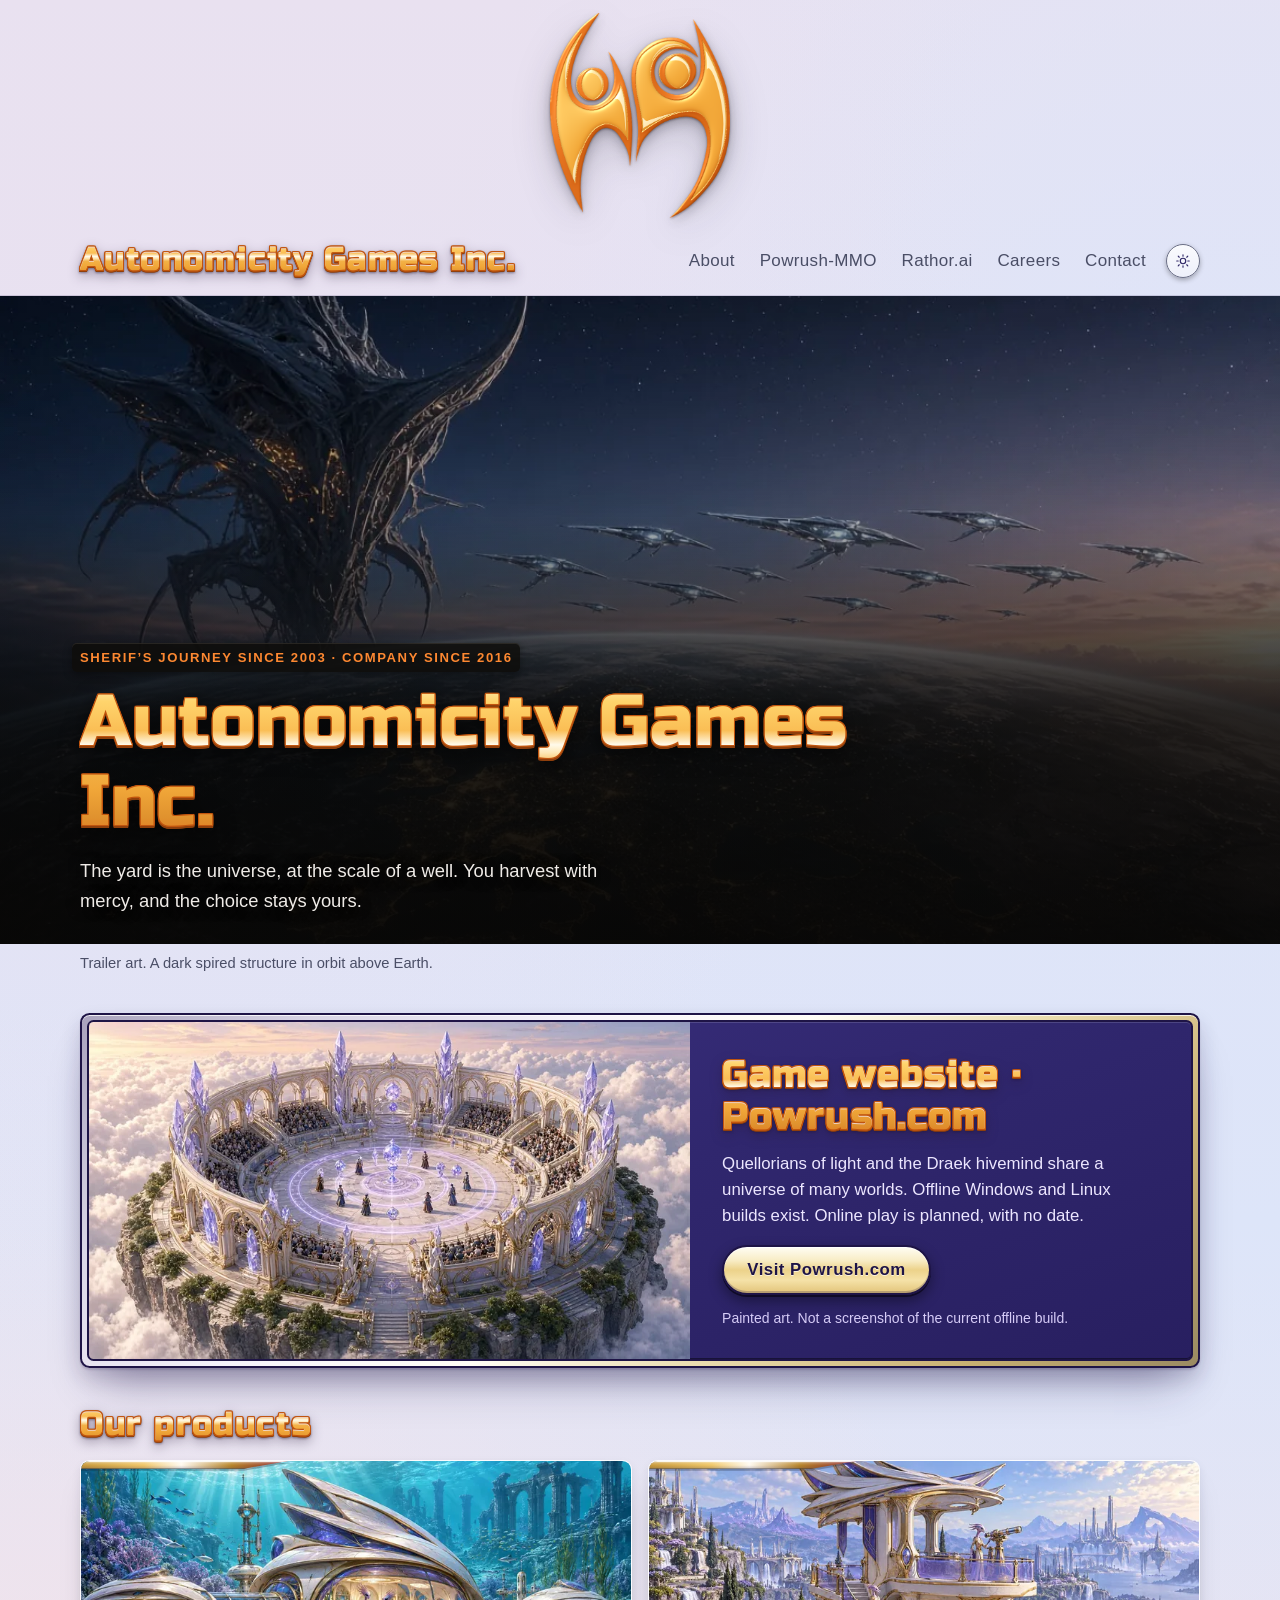
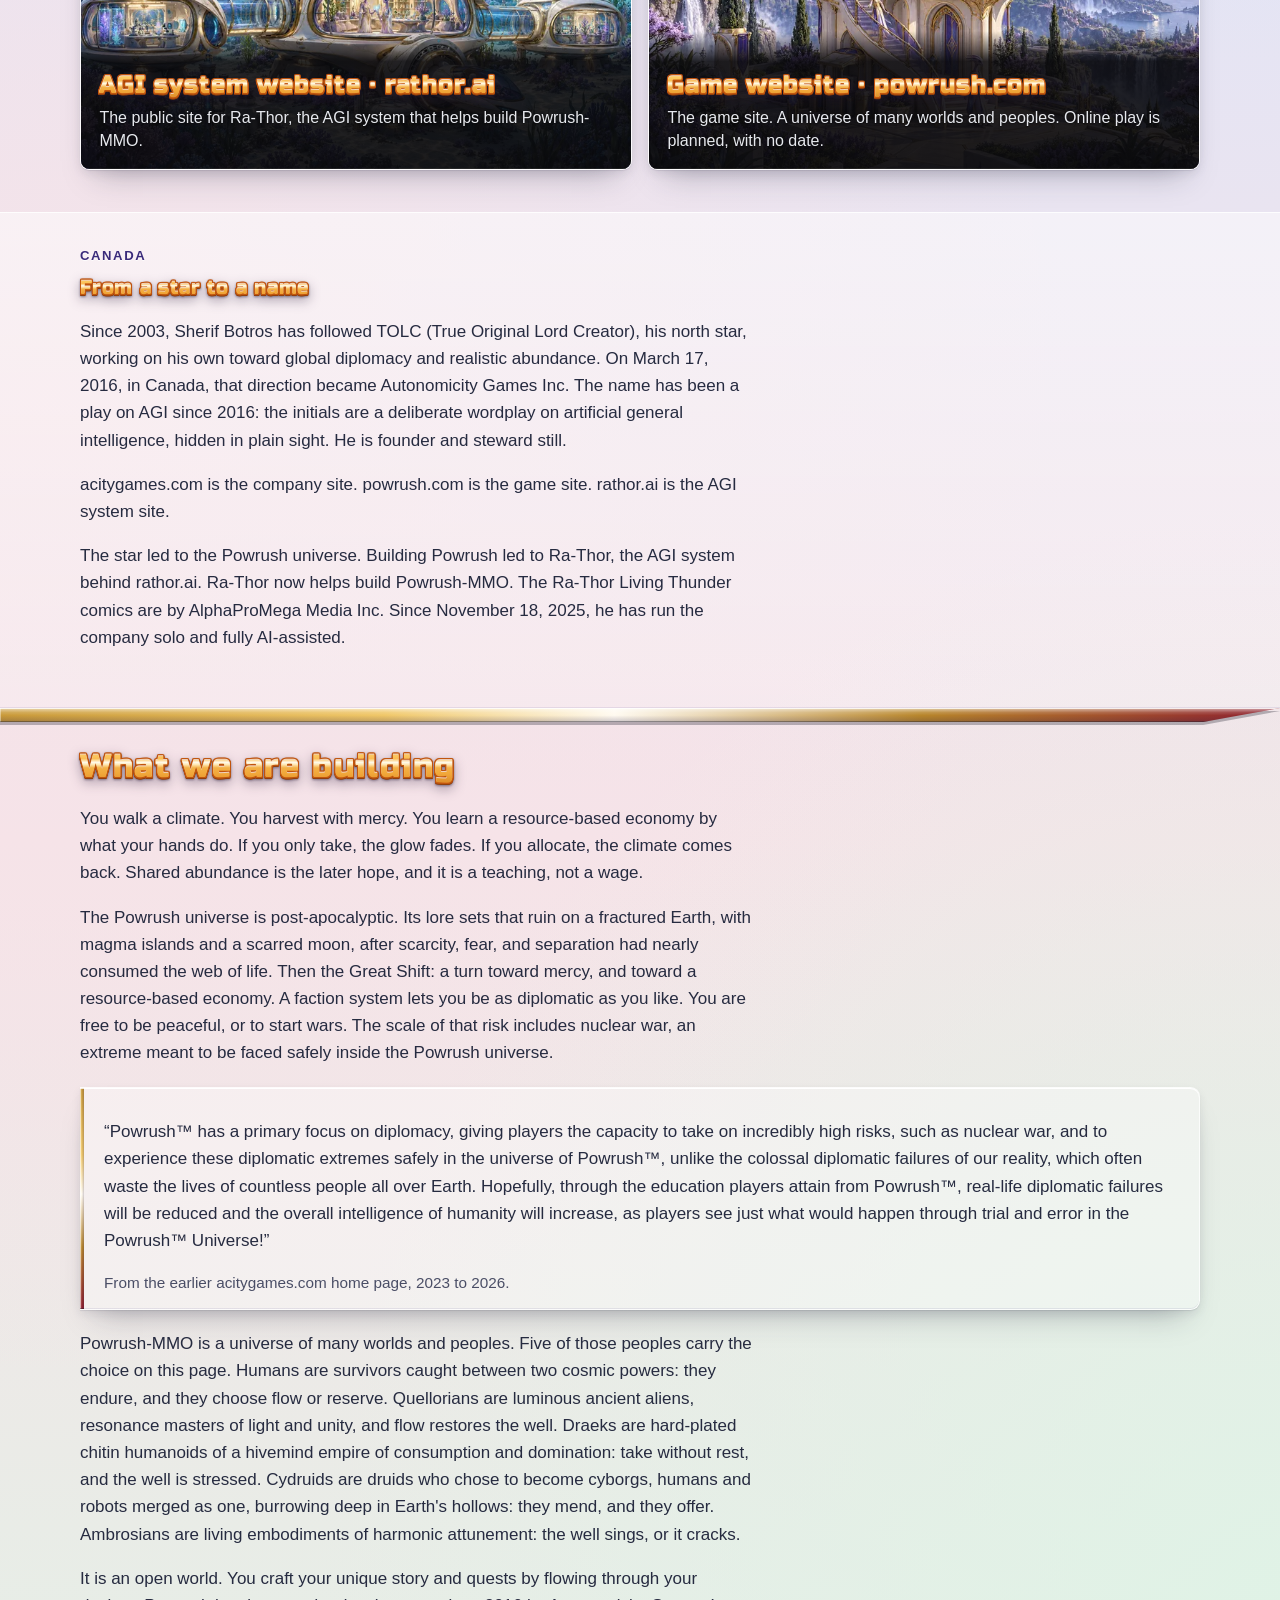
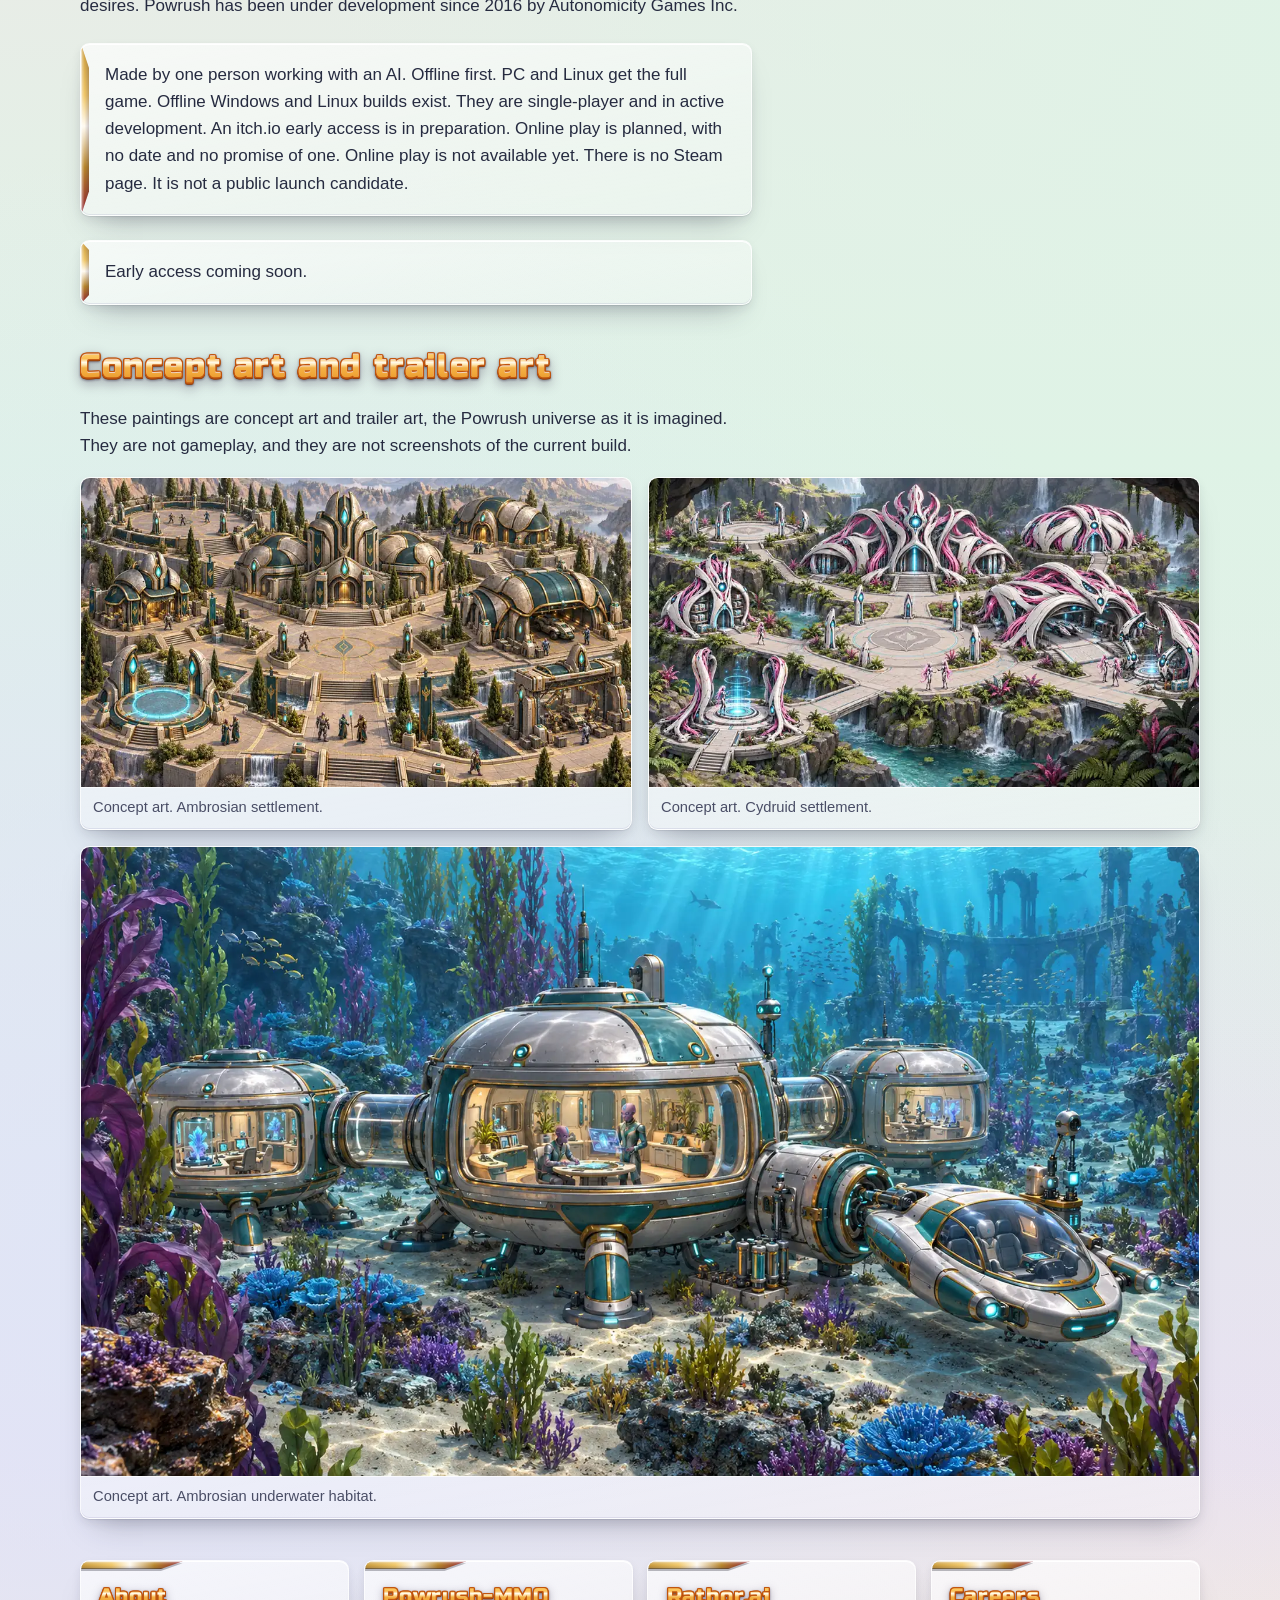
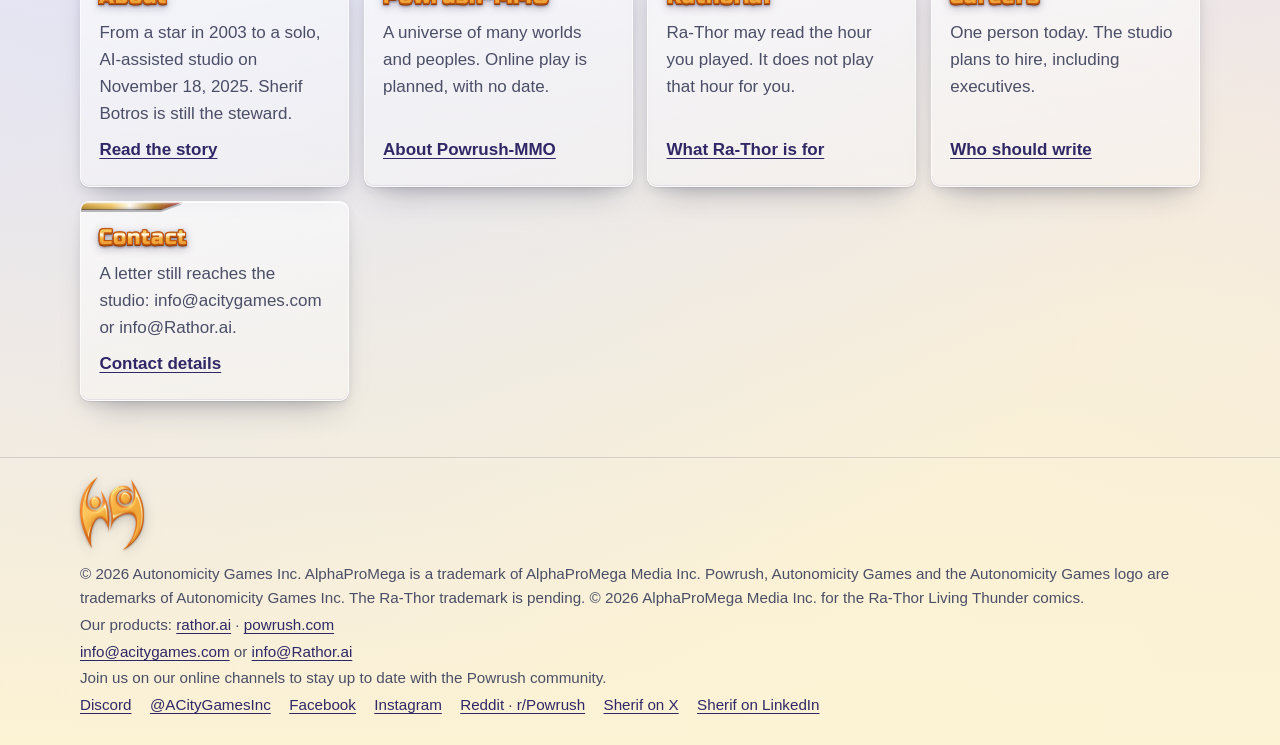
==== commit 7a3e1e6c: "site: whole card clickable (CARDS-CLICKABLE-1) Owner rule (Sherif, 2026-11-02): make all cards fully" ====
--- a/site/index.html
+++ b/site/index.html
@@ -85,7 +85,7 @@
         <div class="wrap">Trailer art. A dark spired structure in orbit above Earth.</div>
       </figcaption>
     </figure>
-    <section class="powrush-card wrap" aria-labelledby="powrush-card-home-heading">
+    <section class="powrush-card wrap card-link" aria-labelledby="powrush-card-home-heading">
       <div class="powrush-card-frame">
         <div class="powrush-card-inner">
           <figure class="powrush-card-media">
@@ -94,7 +94,7 @@
           <div class="powrush-card-body">
             <h2 id="powrush-card-home-heading" class="powrush-card-title">Game website · Powrush.com</h2>
             <p class="powrush-card-copy">Quellorians of light and the Draek hivemind share a universe of many worlds. Offline Windows and Linux builds exist. Online play is planned, with no date.</p>
-            <a class="powrush-card-btn" href="https://powrush.com/">Visit Powrush.com</a>
+            <a class="stretched-link powrush-card-btn" href="https://powrush.com/">Visit Powrush.com</a>
             <p class="powrush-card-note">Painted art. Not a screenshot of the current offline build.</p>
           </div>
         </div>
@@ -178,30 +178,30 @@
         </div>
       </section>
       <div class="grid">
-        <article class="card">
+        <article class="card card-link">
           <h2>About</h2>
           <p>From a star in 2003 to a solo, AI-assisted studio on November 18, 2025. Sherif Botros is still the steward.</p>
-          <a href="about.html">Read the story</a>
-        </article>
-        <article class="card">
+          <a class="stretched-link" href="about.html">Read the story</a>
+        </article>
+        <article class="card card-link">
           <h2>Powrush-MMO</h2>
           <p>A universe of many worlds and peoples. Online play is planned, with no date.</p>
-          <a href="powrush.html">About Powrush-MMO</a>
-        </article>
-        <article class="card">
+          <a class="stretched-link" href="powrush.html">About Powrush-MMO</a>
+        </article>
+        <article class="card card-link">
           <h2>Rathor.ai</h2>
           <p>Ra-Thor may read the hour you played. It does not play that hour for you.</p>
-          <a href="rathor.html">What Ra-Thor is for</a>
-        </article>
-        <article class="card">
+          <a class="stretched-link" href="rathor.html">What Ra-Thor is for</a>
+        </article>
+        <article class="card card-link">
           <h2>Careers</h2>
           <p>One person today. The studio plans to hire, including executives.</p>
-          <a href="careers.html">Who should write</a>
-        </article>
-        <article class="card">
+          <a class="stretched-link" href="careers.html">Who should write</a>
+        </article>
+        <article class="card card-link">
           <h2>Contact</h2>
           <p>A letter still reaches the studio: info@acitygames.com or info@Rathor.ai.</p>
-          <a href="contact.html">Contact details</a>
+          <a class="stretched-link" href="contact.html">Contact details</a>
         </article>
       </div>
     </div>
--- a/site/css/style.css
+++ b/site/css/style.css
@@ -1260,3 +1260,27 @@
 .people {
   margin-bottom: 1.25rem;
 }
+
+/* CARDS-CLICKABLE-1: the whole card is the click target, not just its link.
+   Owner rule (Sherif, 2026-11-02, permanent): make all cards fully clickable,
+   instead of tiny buttons partially clickable, because humans like easy navigating.
+   Use: .card-link on the card, .stretched-link on its one primary link.
+   Any other link inside gets .card-link-secondary so it stays clickable.
+   Never nest interactive elements. Cards with no link stay as they are. */
+.card-link { position: relative; cursor: pointer; }
+.card-link .stretched-link { position: static; }
+.card-link .stretched-link::after {
+  content: "";
+  position: absolute;
+  inset: 0;
+  z-index: 2;
+}
+.card-link .card-link-secondary { position: relative; z-index: 3; }
+/* The cover is part of the link, so a transform on link hover would shrink the
+   cover to the button and flicker. The card brightens a little instead. */
+.card-link a.stretched-link:is(:hover, :active) { transform: none; }
+.card-link:hover { filter: brightness(1.05); }
+.card-link:has(.stretched-link:focus-visible) {
+  outline: 3px solid var(--focus);
+  outline-offset: 3px;
+}
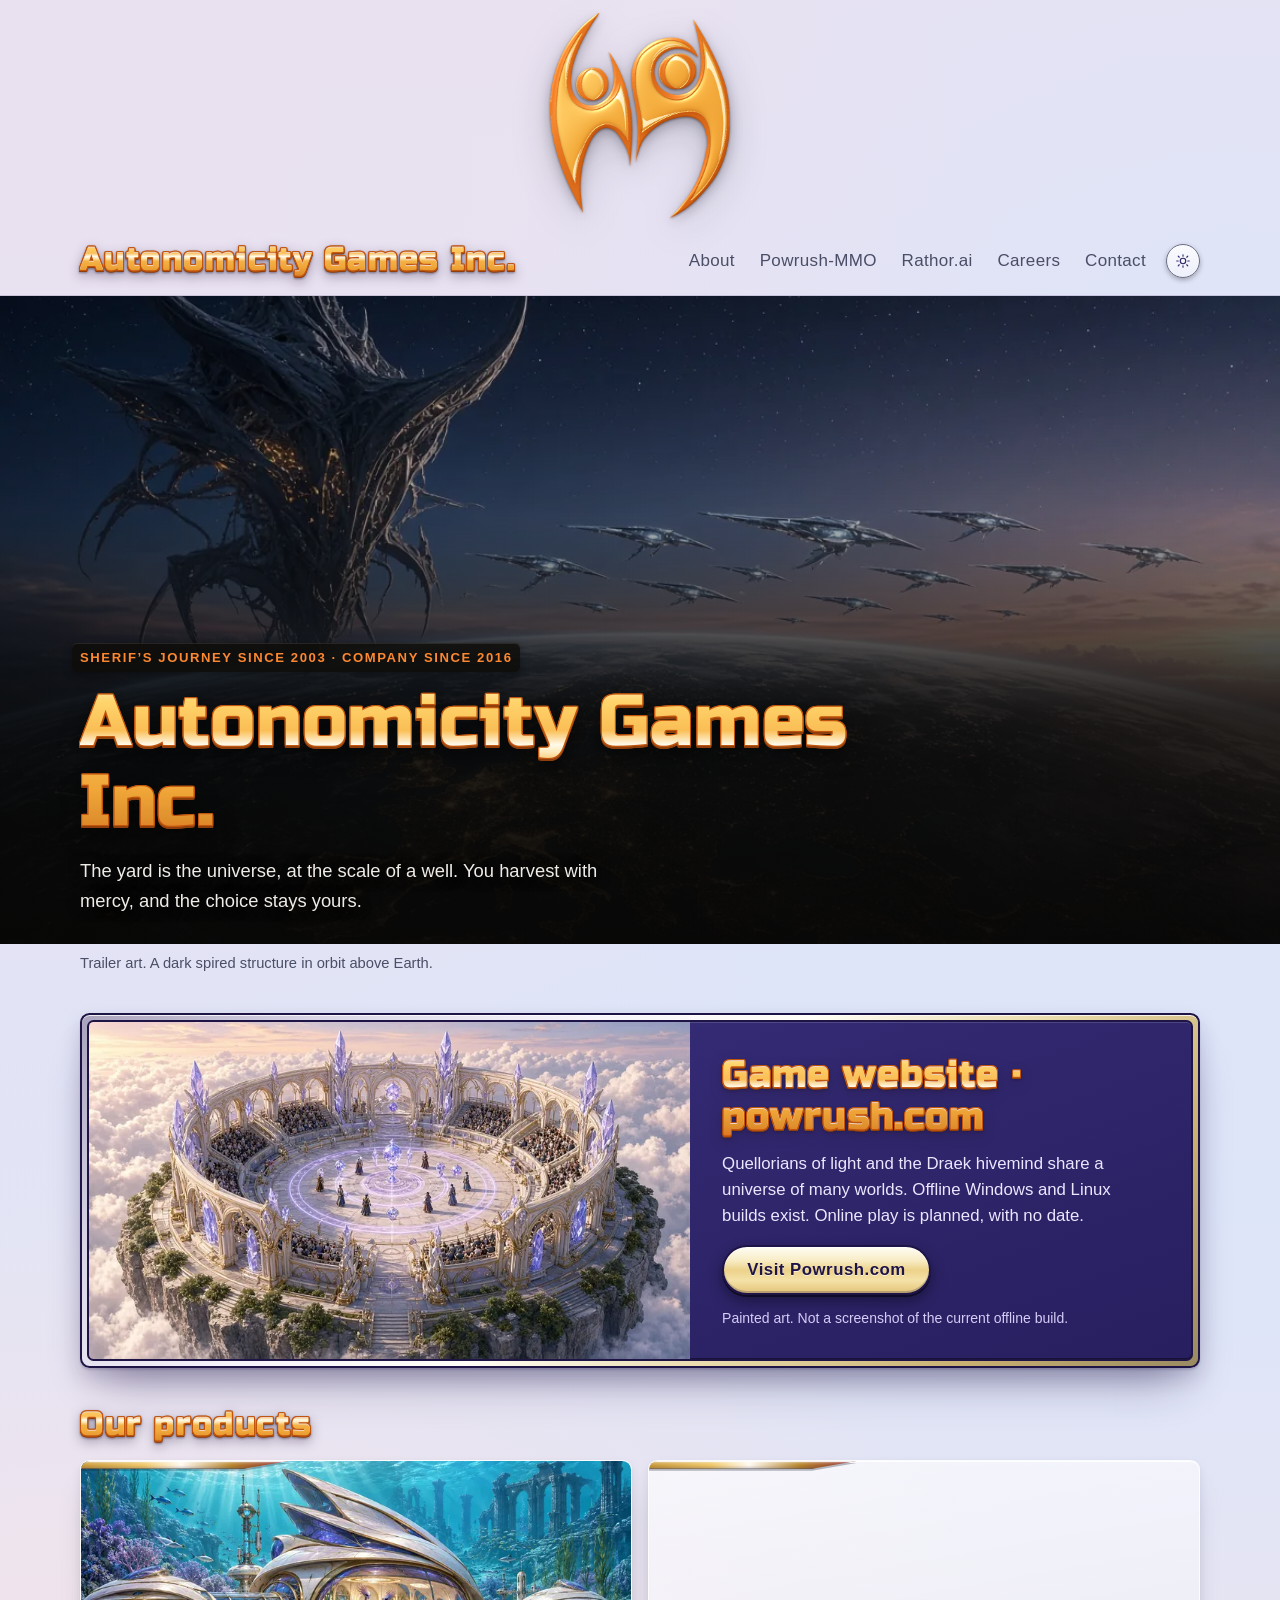
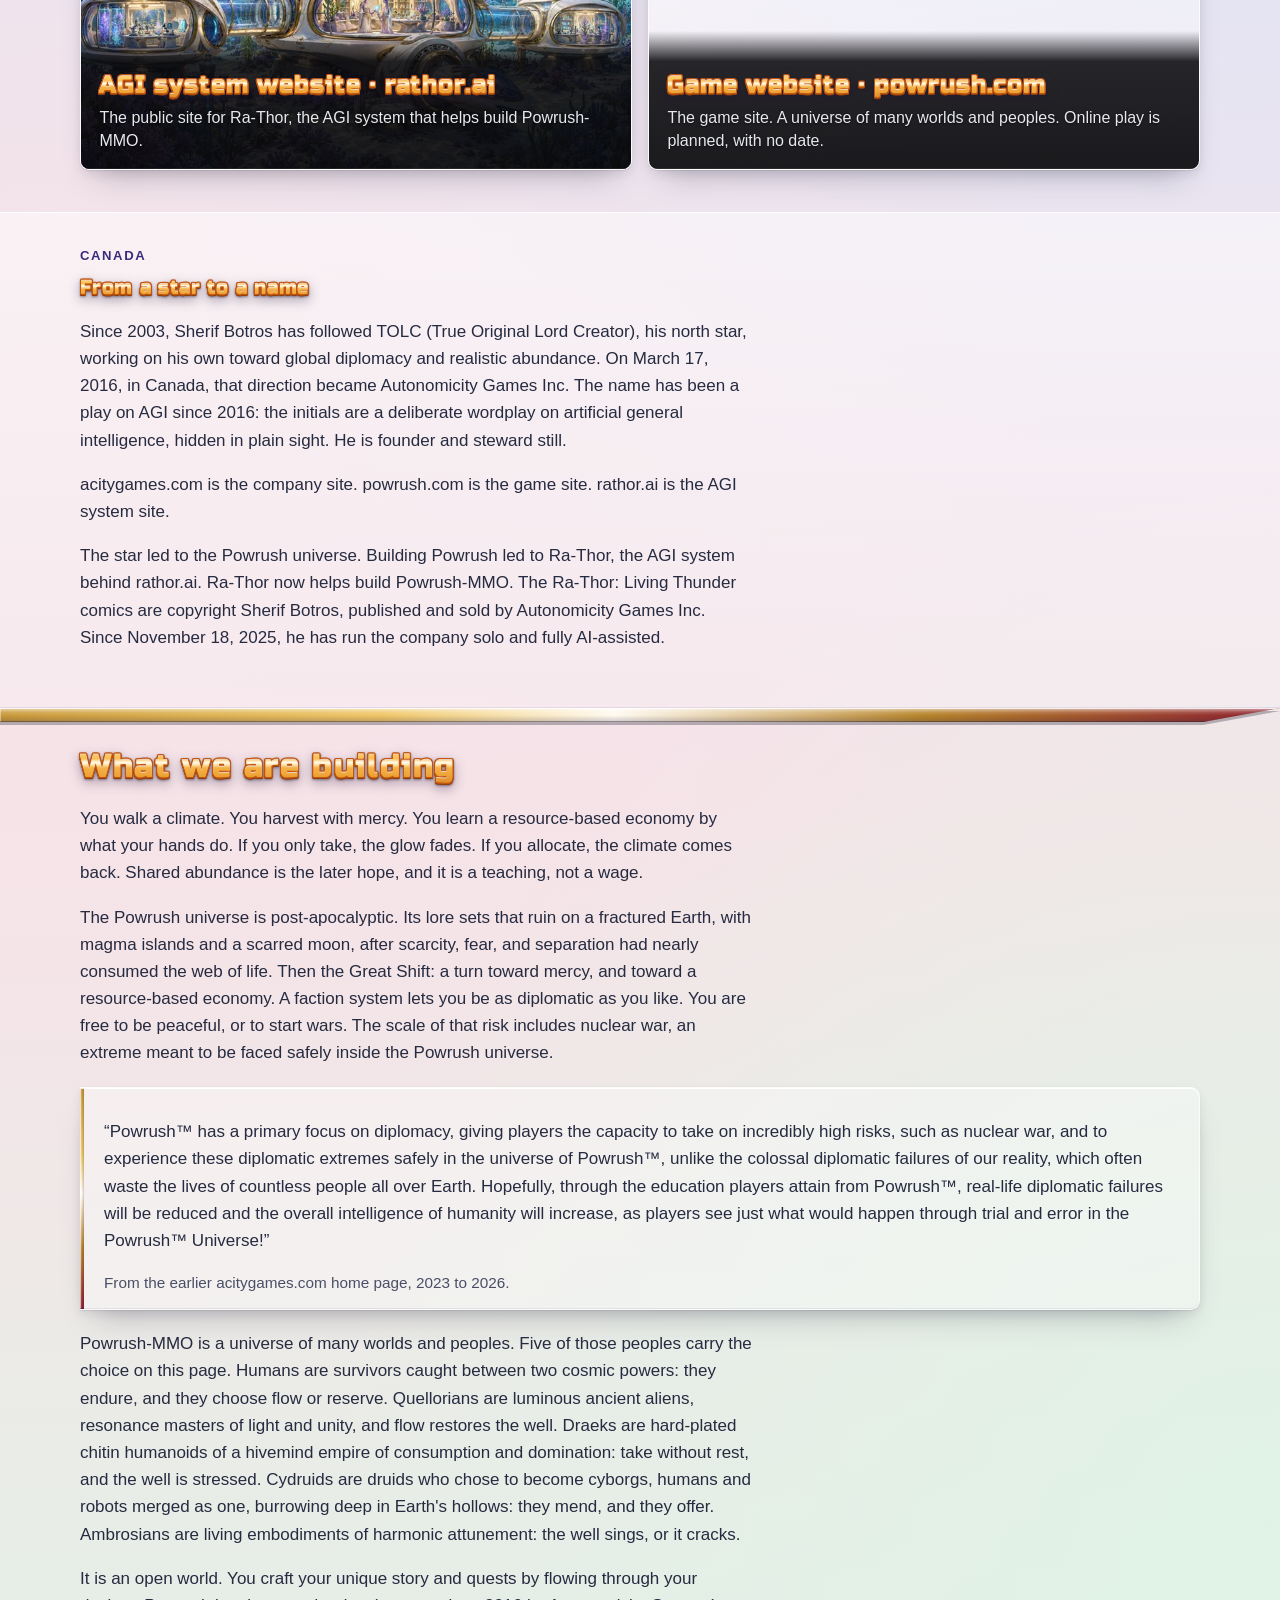
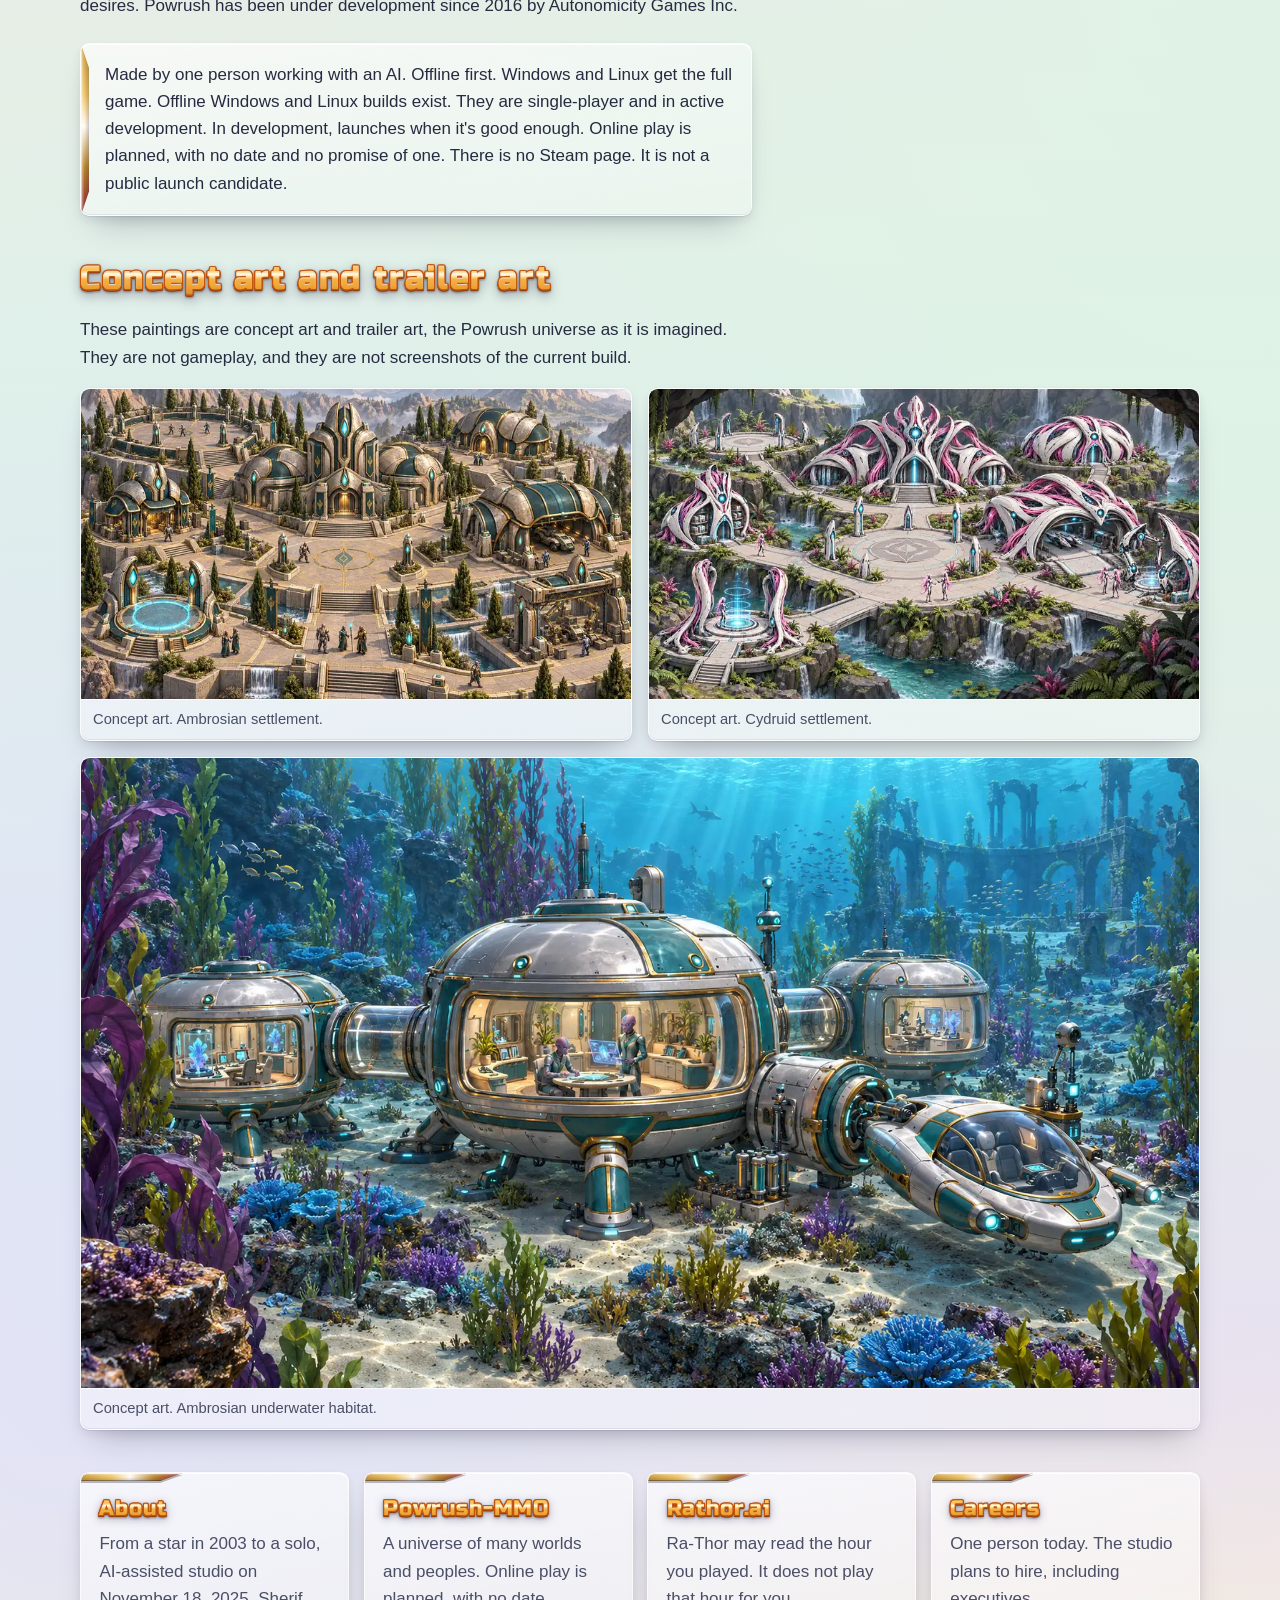
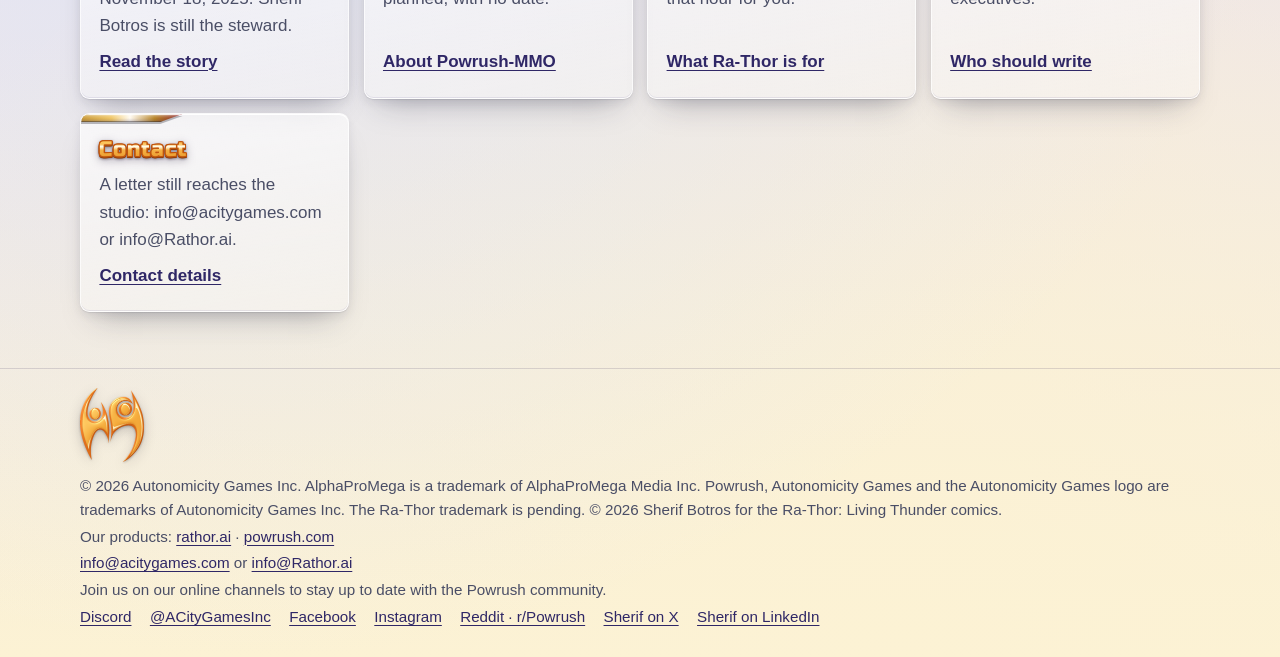
==== commit c5da2b8f: "SITE-COPY-1: comics credit and Powrush status copy State the Ra-Thor: Living Thunder comics credit, " ====
--- a/site/index.html
+++ b/site/index.html
@@ -39,7 +39,7 @@
     <div class="logo-tab">
       <a class="logo-link" href="index.html">
         <img class="logo-art logo-art-dark" src="images/logo-dark-512.webp" srcset="images/logo-dark-512.webp 1x, images/logo-dark-1024.webp 2x" alt="Autonomicity Games logo" width="512" height="585" loading="eager" fetchpriority="high" decoding="async">
-        <img class="logo-art logo-art-light" src="images/logo-light-512.webp" srcset="images/logo-light-512.webp 1x, images/logo-light-1024.webp 2x" alt="Autonomicity Games logo" width="512" height="585" loading="eager" fetchpriority="high" decoding="async">
+        <img class="logo-art logo-art-light" src="images/logo-light-512.webp" srcset="images/logo-light-512.webp 1x, images/logo-light-1024.webp 2x" alt="Autonomicity Games logo" width="512" height="585" loading="lazy" decoding="async">
       </a>
     </div>
     <div class="wrap bar">
@@ -92,7 +92,7 @@
             <img src="images/art/powrush-card-quellorian-arena-800.webp" srcset="images/art/powrush-card-quellorian-arena-800.webp 800w, images/art/powrush-card-quellorian-arena-1600.webp 1600w" sizes="(min-width: 1180px) 37rem, (min-width: 760px) 54vw, 100vw" width="1600" height="900" alt="Painted art: a white-and-gold Quellorian arena ringed with violet crystals and full stands, set on a cliff above the clouds." loading="lazy" decoding="async">
           </figure>
           <div class="powrush-card-body">
-            <h2 id="powrush-card-home-heading" class="powrush-card-title">Game website · Powrush.com</h2>
+            <h2 id="powrush-card-home-heading" class="powrush-card-title">Game website · powrush.com</h2>
             <p class="powrush-card-copy">Quellorians of light and the Draek hivemind share a universe of many worlds. Offline Windows and Linux builds exist. Online play is planned, with no date.</p>
             <a class="stretched-link powrush-card-btn" href="https://powrush.com/">Visit Powrush.com</a>
             <p class="powrush-card-note">Painted art. Not a screenshot of the current offline build.</p>
@@ -125,7 +125,7 @@
         <h2>From a star to a name</h2>
         <p>Since 2003, Sherif Botros has followed TOLC (True Original Lord Creator), his north star, working on his own toward global diplomacy and realistic abundance. On March 17, 2016, in Canada, that direction became Autonomicity Games Inc. The name has been a play on AGI since 2016: the initials are a deliberate wordplay on artificial general intelligence, hidden in plain sight. He is founder and steward still.</p>
         <p>acitygames.com is the company site. powrush.com is the game site. rathor.ai is the AGI system site.</p>
-        <p>The star led to the Powrush universe. Building Powrush led to Ra-Thor, the AGI system behind rathor.ai. Ra-Thor now helps build Powrush-MMO. The Ra-Thor Living Thunder comics are by AlphaProMega Media Inc. Since November 18, 2025, he has run the company solo and fully AI-assisted.</p>
+        <p>The star led to the Powrush universe. Building Powrush led to Ra-Thor, the AGI system behind rathor.ai. Ra-Thor now helps build Powrush-MMO. The Ra-Thor: Living Thunder comics are copyright Sherif Botros, published and sold by Autonomicity Games Inc. Since November 18, 2025, he has run the company solo and fully AI-assisted.</p>
       </div>
     </section>
     <div class="wrap">
@@ -140,11 +140,7 @@
         <p>Powrush-MMO is a universe of many worlds and peoples. Five of those peoples carry the choice on this page. Humans are survivors caught between two cosmic powers: they endure, and they choose flow or reserve. Quellorians are luminous ancient aliens, resonance masters of light and unity, and flow restores the well. Draeks are hard-plated chitin humanoids of a hivemind empire of consumption and domination: take without rest, and the well is stressed. Cydruids are druids who chose to become cyborgs, humans and robots merged as one, burrowing deep in Earth's hollows: they mend, and they offer. Ambrosians are living embodiments of harmonic attunement: the well sings, or it cracks.</p>
         <p>It is an open world. You craft your unique story and quests by flowing through your desires. Powrush has been under development since 2016 by Autonomicity Games Inc.</p>
         <div class="panel">
-          <p>Made by one person working with an AI. Offline first. PC and Linux get the full game. Offline Windows and Linux builds exist. They are single-player and in active development. An itch.io early access is in preparation. Online play is planned, with no date and no promise of one. Online play is not available yet. There is no Steam page. It is not a public launch candidate.</p>
-        </div>
-        <!-- This block gets swapped for the itch.io link only after Sherif publishes. -->
-        <div class="panel">
-          <p>Early access coming soon.</p>
+          <p>Made by one person working with an AI. Offline first. Windows and Linux get the full game. Offline Windows and Linux builds exist. They are single-player and in active development. In development, launches when it's good enough. Online play is planned, with no date and no promise of one. There is no Steam page. It is not a public launch candidate.</p>
         </div>
       </section>
       <section class="section" aria-labelledby="paintings-heading">
@@ -210,7 +206,7 @@
     <div class="wrap">
       <img class="footer-mark logo-art logo-art-dark" src="images/logo-dark-512.webp" srcset="images/logo-dark-512.webp 1x, images/logo-dark-1024.webp 2x" alt="Autonomicity Games logo" width="512" height="585" loading="lazy" decoding="async">
       <img class="footer-mark logo-art logo-art-light" src="images/logo-light-512.webp" srcset="images/logo-light-512.webp 1x, images/logo-light-1024.webp 2x" alt="Autonomicity Games logo" width="512" height="585" loading="lazy" decoding="async">
-      <p>© 2026 Autonomicity Games Inc. AlphaProMega is a trademark of AlphaProMega Media Inc. Powrush, Autonomicity Games and the Autonomicity Games logo are trademarks of Autonomicity Games Inc. The Ra-Thor trademark is pending. © 2026 AlphaProMega Media Inc. for the Ra-Thor Living Thunder comics.</p>
+      <p>© 2026 Autonomicity Games Inc. AlphaProMega is a trademark of AlphaProMega Media Inc. Powrush, Autonomicity Games and the Autonomicity Games logo are trademarks of Autonomicity Games Inc. The Ra-Thor trademark is pending. © 2026 Sherif Botros for the Ra-Thor: Living Thunder comics.</p>
       <p>Our products: <a href="https://rathor.ai/">rathor.ai</a> · <a href="https://powrush.com/">powrush.com</a></p>
       <p><a href="mailto:info@acitygames.com">info@acitygames.com</a> or <a href="mailto:info@Rathor.ai">info@Rathor.ai</a></p>
       <p>Join us on our online channels to stay up to date with the Powrush community.</p>
--- a/site/css/style.css
+++ b/site/css/style.css
@@ -1276,10 +1276,27 @@
   z-index: 2;
 }
 .card-link .card-link-secondary { position: relative; z-index: 3; }
-/* The cover is part of the link, so a transform on link hover would shrink the
-   cover to the button and flicker. The card brightens a little instead. */
-.card-link a.stretched-link:is(:hover, :active) { transform: none; }
-.card-link:hover { filter: brightness(1.05); }
+/* The cover is part of the link. A filter, transform, perspective, backdrop-filter,
+   will-change or contain on the link, or on any wrapper between it and the card,
+   makes that element the cover's containing block, so the cover shrinks to the
+   button and flickers on hover. Switch them all off, at rest and on hover.
+   The hover feedback lives on the card itself (the card is the containing block anyway). */
+html .card-link a.stretched-link,
+html .card-link a.stretched-link:is(:hover, :active, :focus-visible),
+html .card-link :has(a.stretched-link),
+html .card-link :has(a.stretched-link):hover {
+  filter: none;
+  transform: none;
+  perspective: none;
+  backdrop-filter: none;
+  will-change: auto;
+  contain: none;
+}
+/* Wrappers between the card and its link must not be positioned either, or the
+   cover stops at the wrapper instead of the card edge. */
+html .card-link :has(a.stretched-link) { position: static; }
+/* Hover feedback on the card itself: a thin ring that keeps the card's own shadow. */
+.card-link:hover { outline: 1px solid var(--focus); outline-offset: 3px; }
 .card-link:has(.stretched-link:focus-visible) {
   outline: 3px solid var(--focus);
   outline-offset: 3px;
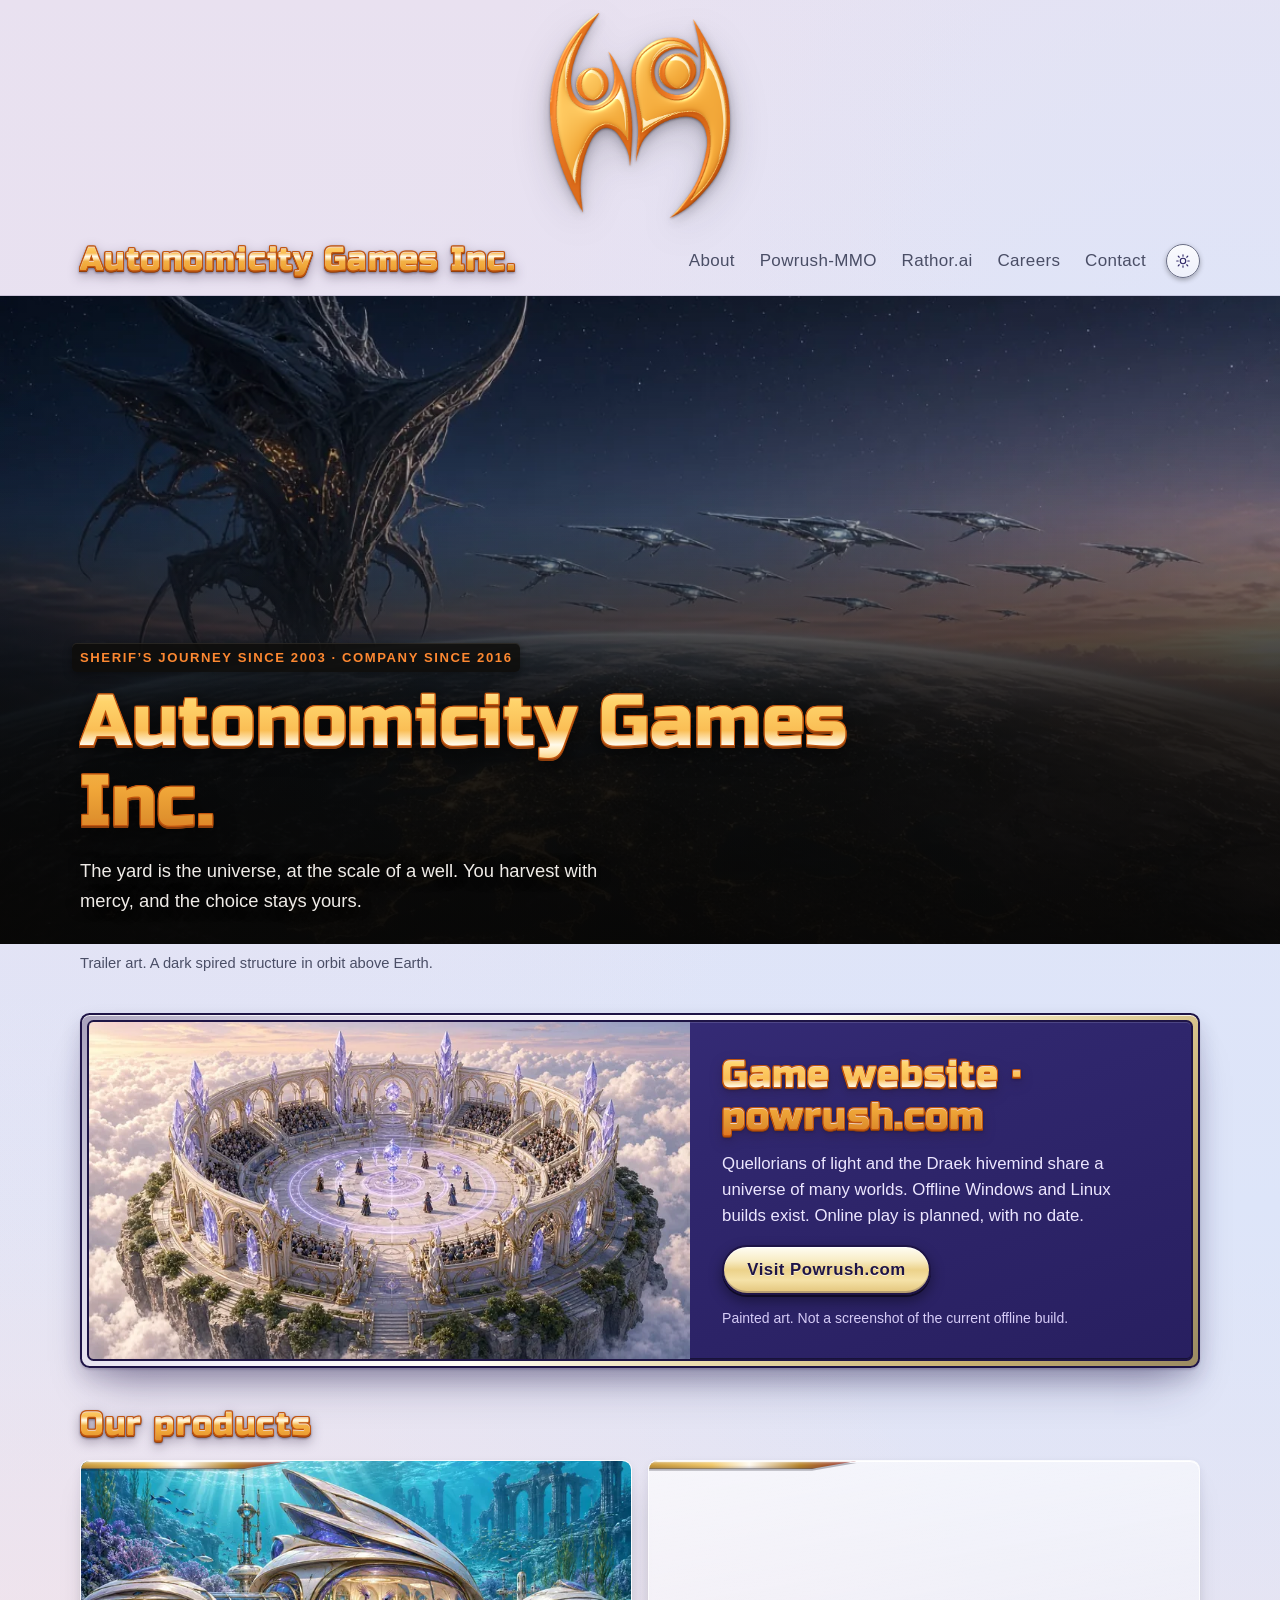
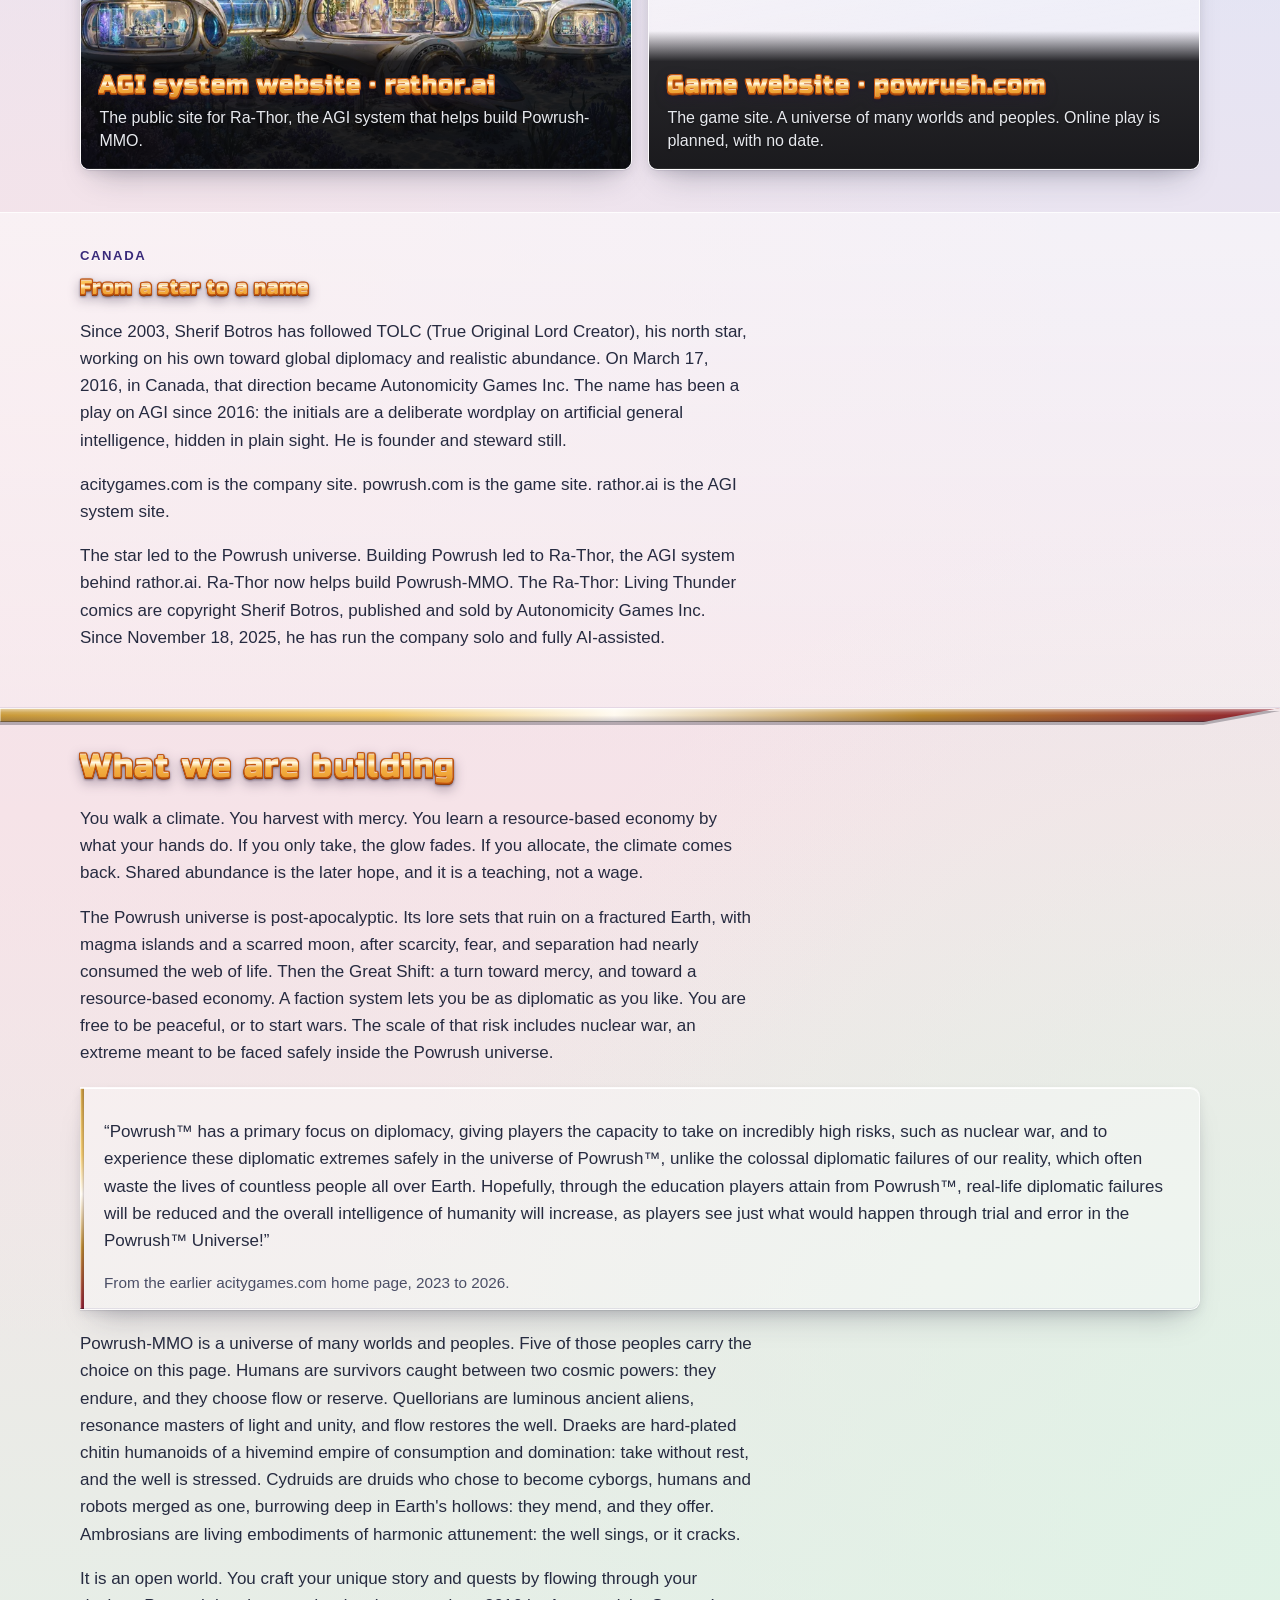
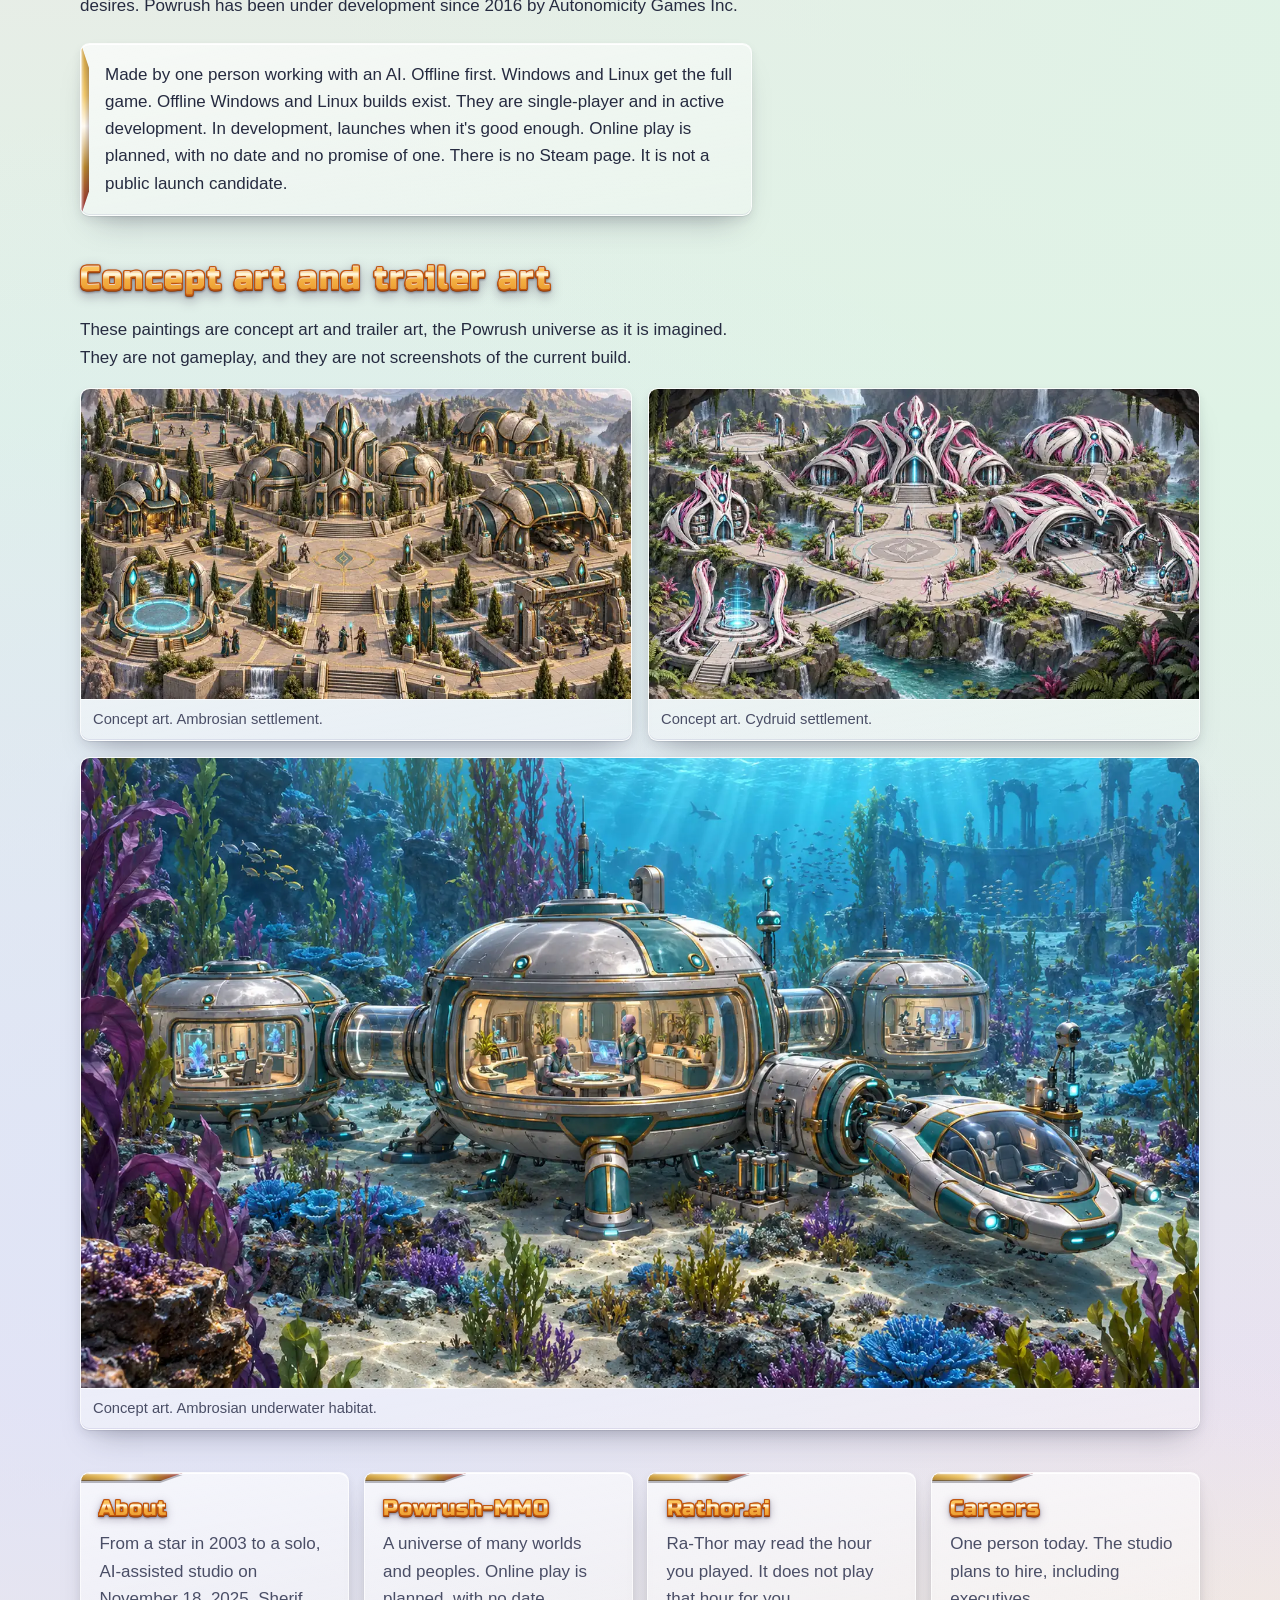
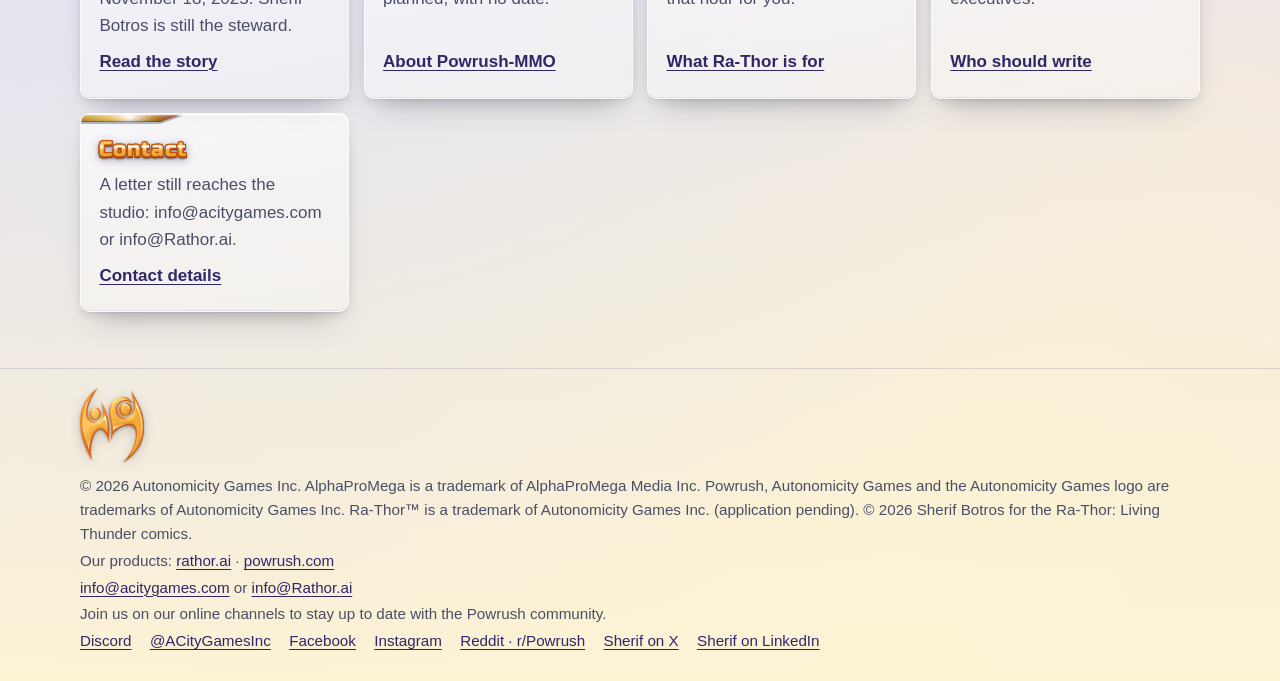
==== commit cc10cf29: "SITE-COPY-1: Ra-Thor trademark line and Windows and Linux Use the council trademark sentence in ever" ====
--- a/site/index.html
+++ b/site/index.html
@@ -206,7 +206,7 @@
     <div class="wrap">
       <img class="footer-mark logo-art logo-art-dark" src="images/logo-dark-512.webp" srcset="images/logo-dark-512.webp 1x, images/logo-dark-1024.webp 2x" alt="Autonomicity Games logo" width="512" height="585" loading="lazy" decoding="async">
       <img class="footer-mark logo-art logo-art-light" src="images/logo-light-512.webp" srcset="images/logo-light-512.webp 1x, images/logo-light-1024.webp 2x" alt="Autonomicity Games logo" width="512" height="585" loading="lazy" decoding="async">
-      <p>© 2026 Autonomicity Games Inc. AlphaProMega is a trademark of AlphaProMega Media Inc. Powrush, Autonomicity Games and the Autonomicity Games logo are trademarks of Autonomicity Games Inc. The Ra-Thor trademark is pending. © 2026 Sherif Botros for the Ra-Thor: Living Thunder comics.</p>
+      <p>© 2026 Autonomicity Games Inc. AlphaProMega is a trademark of AlphaProMega Media Inc. Powrush, Autonomicity Games and the Autonomicity Games logo are trademarks of Autonomicity Games Inc. Ra-Thor™ is a trademark of Autonomicity Games Inc. (application pending). © 2026 Sherif Botros for the Ra-Thor: Living Thunder comics.</p>
       <p>Our products: <a href="https://rathor.ai/">rathor.ai</a> · <a href="https://powrush.com/">powrush.com</a></p>
       <p><a href="mailto:info@acitygames.com">info@acitygames.com</a> or <a href="mailto:info@Rathor.ai">info@Rathor.ai</a></p>
       <p>Join us on our online channels to stay up to date with the Powrush community.</p>
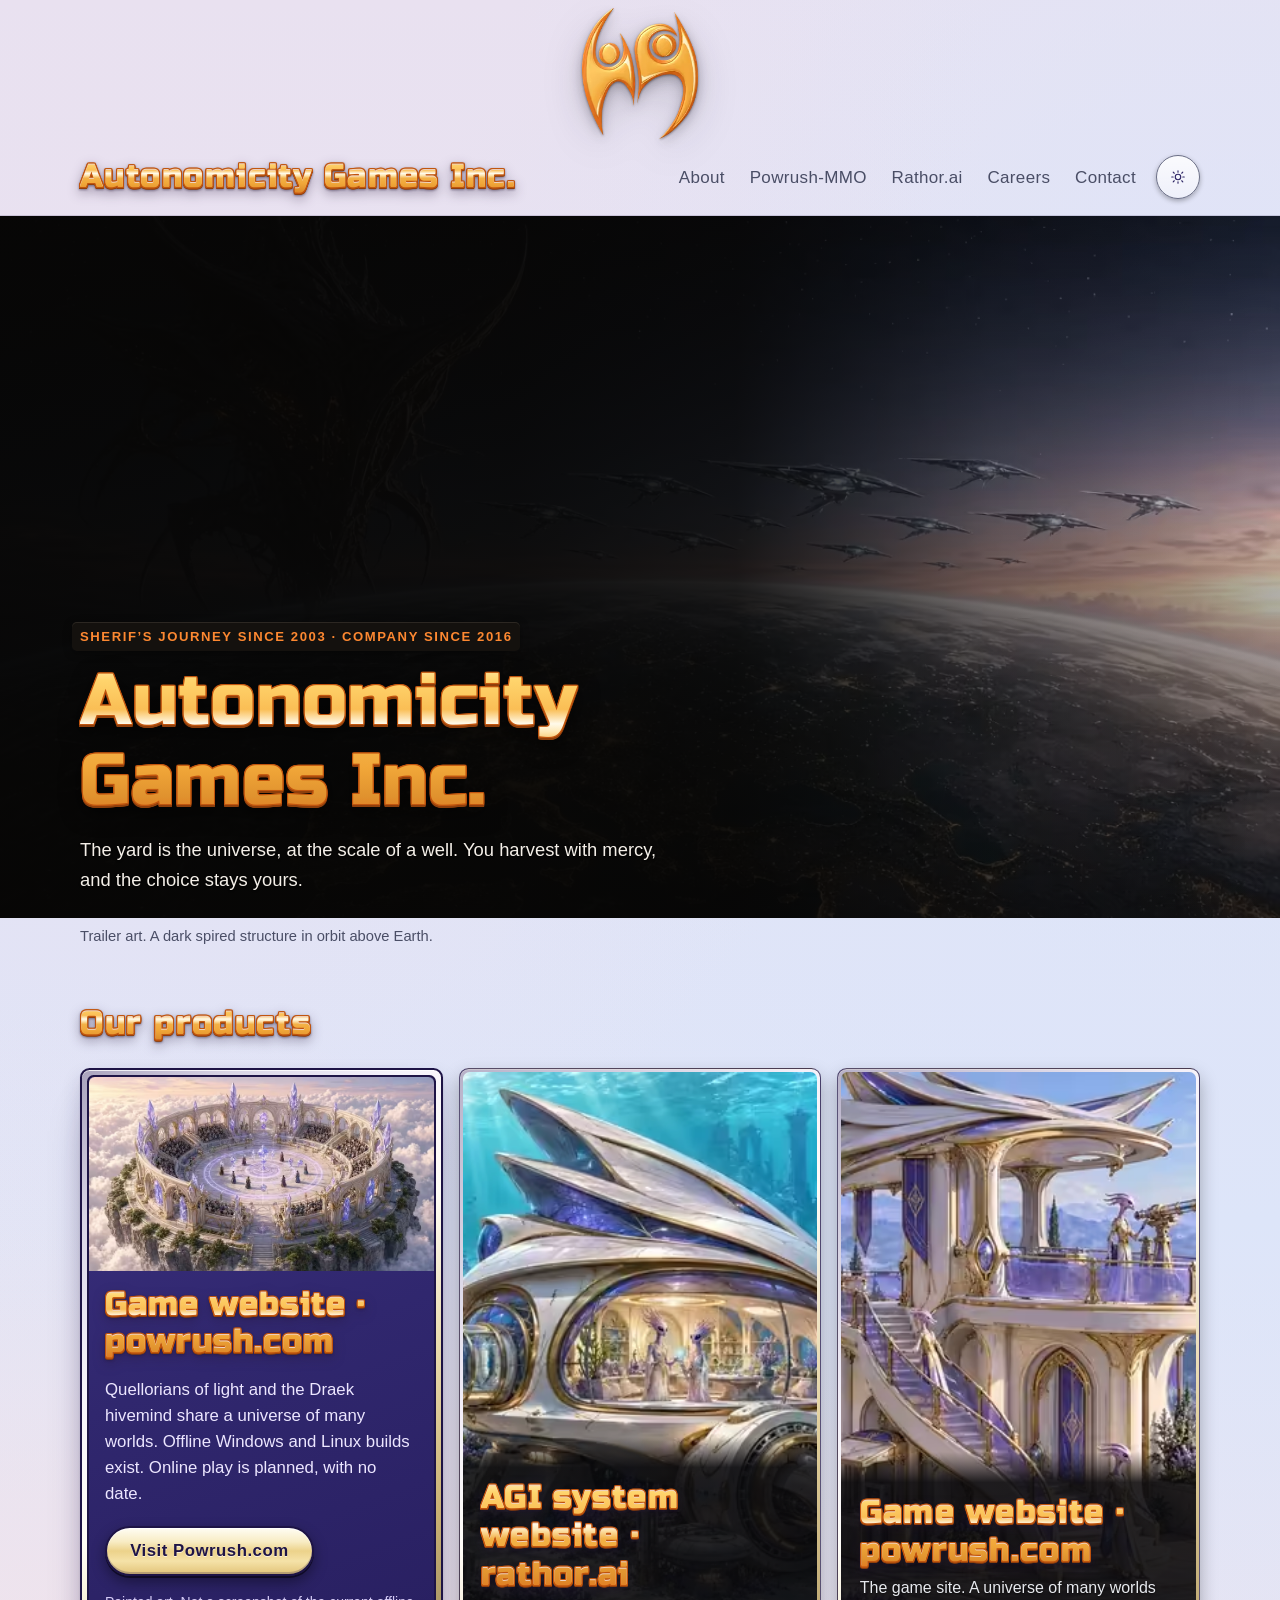
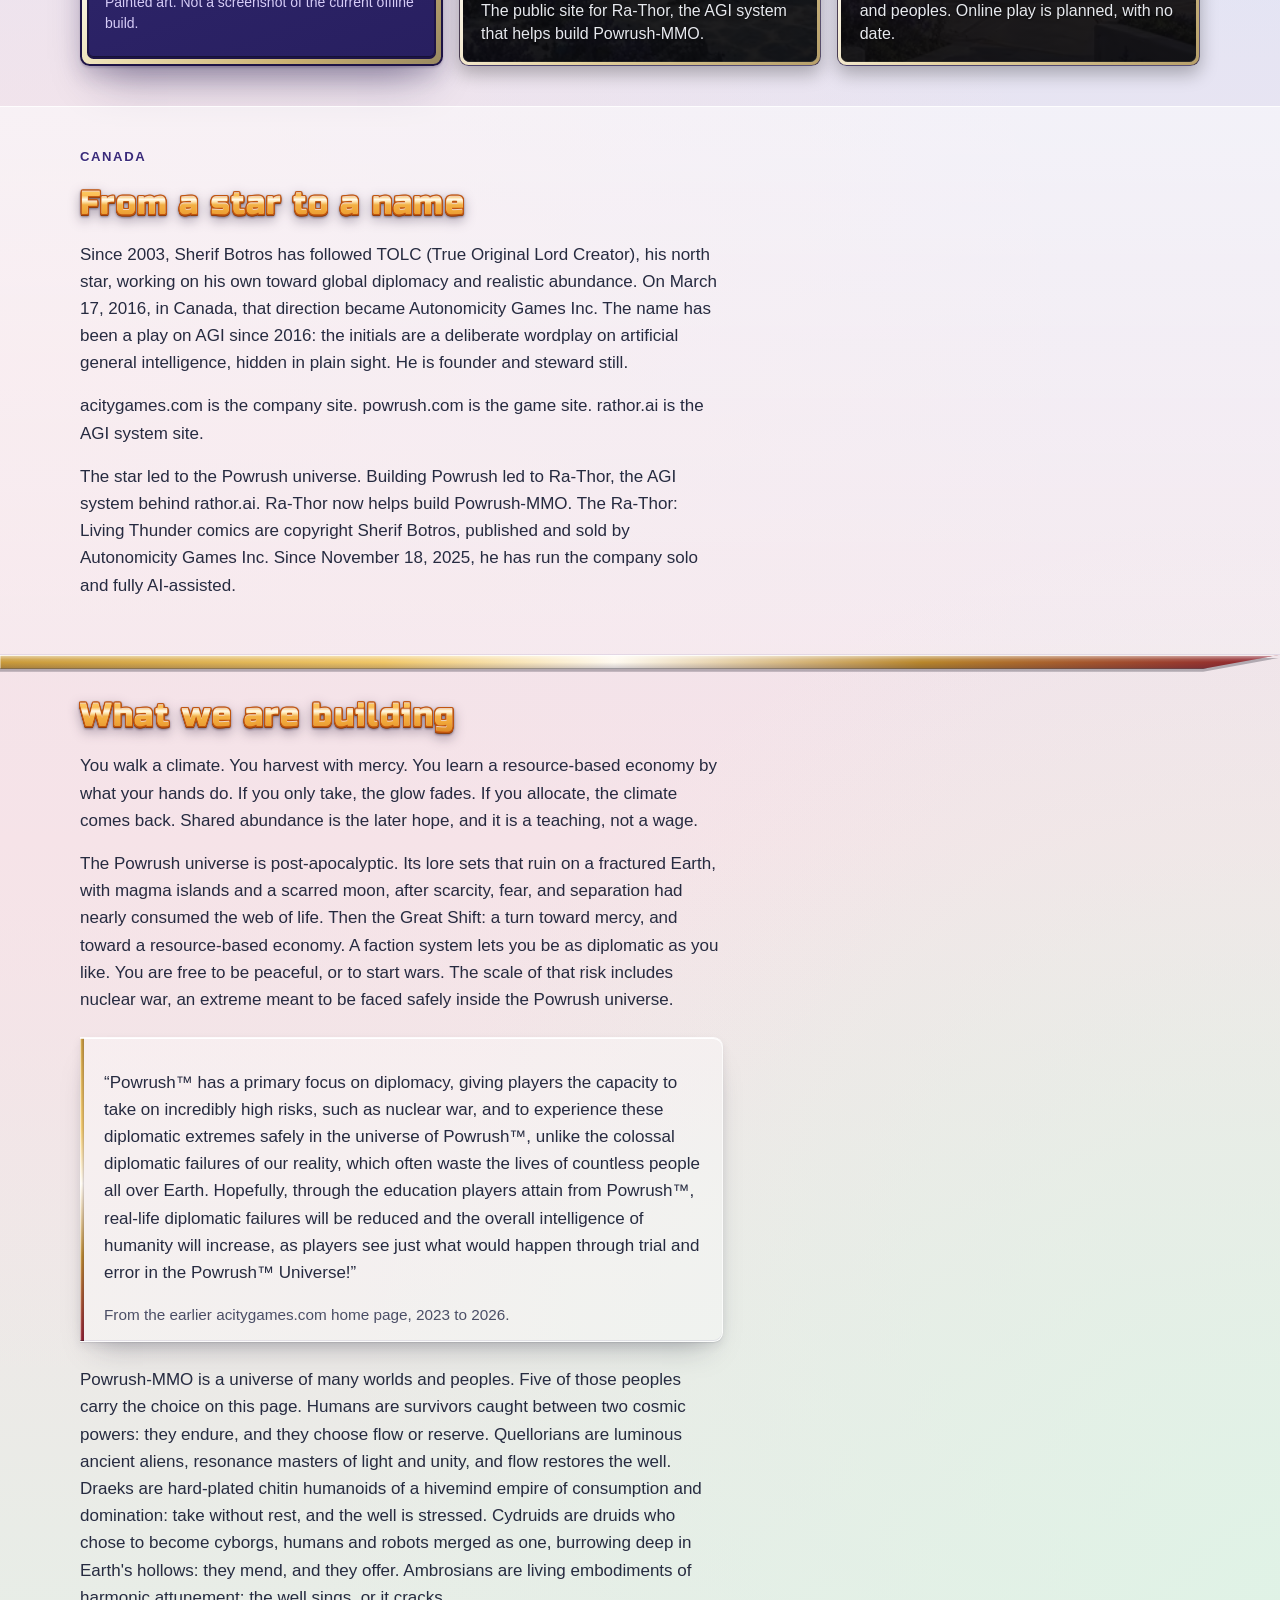
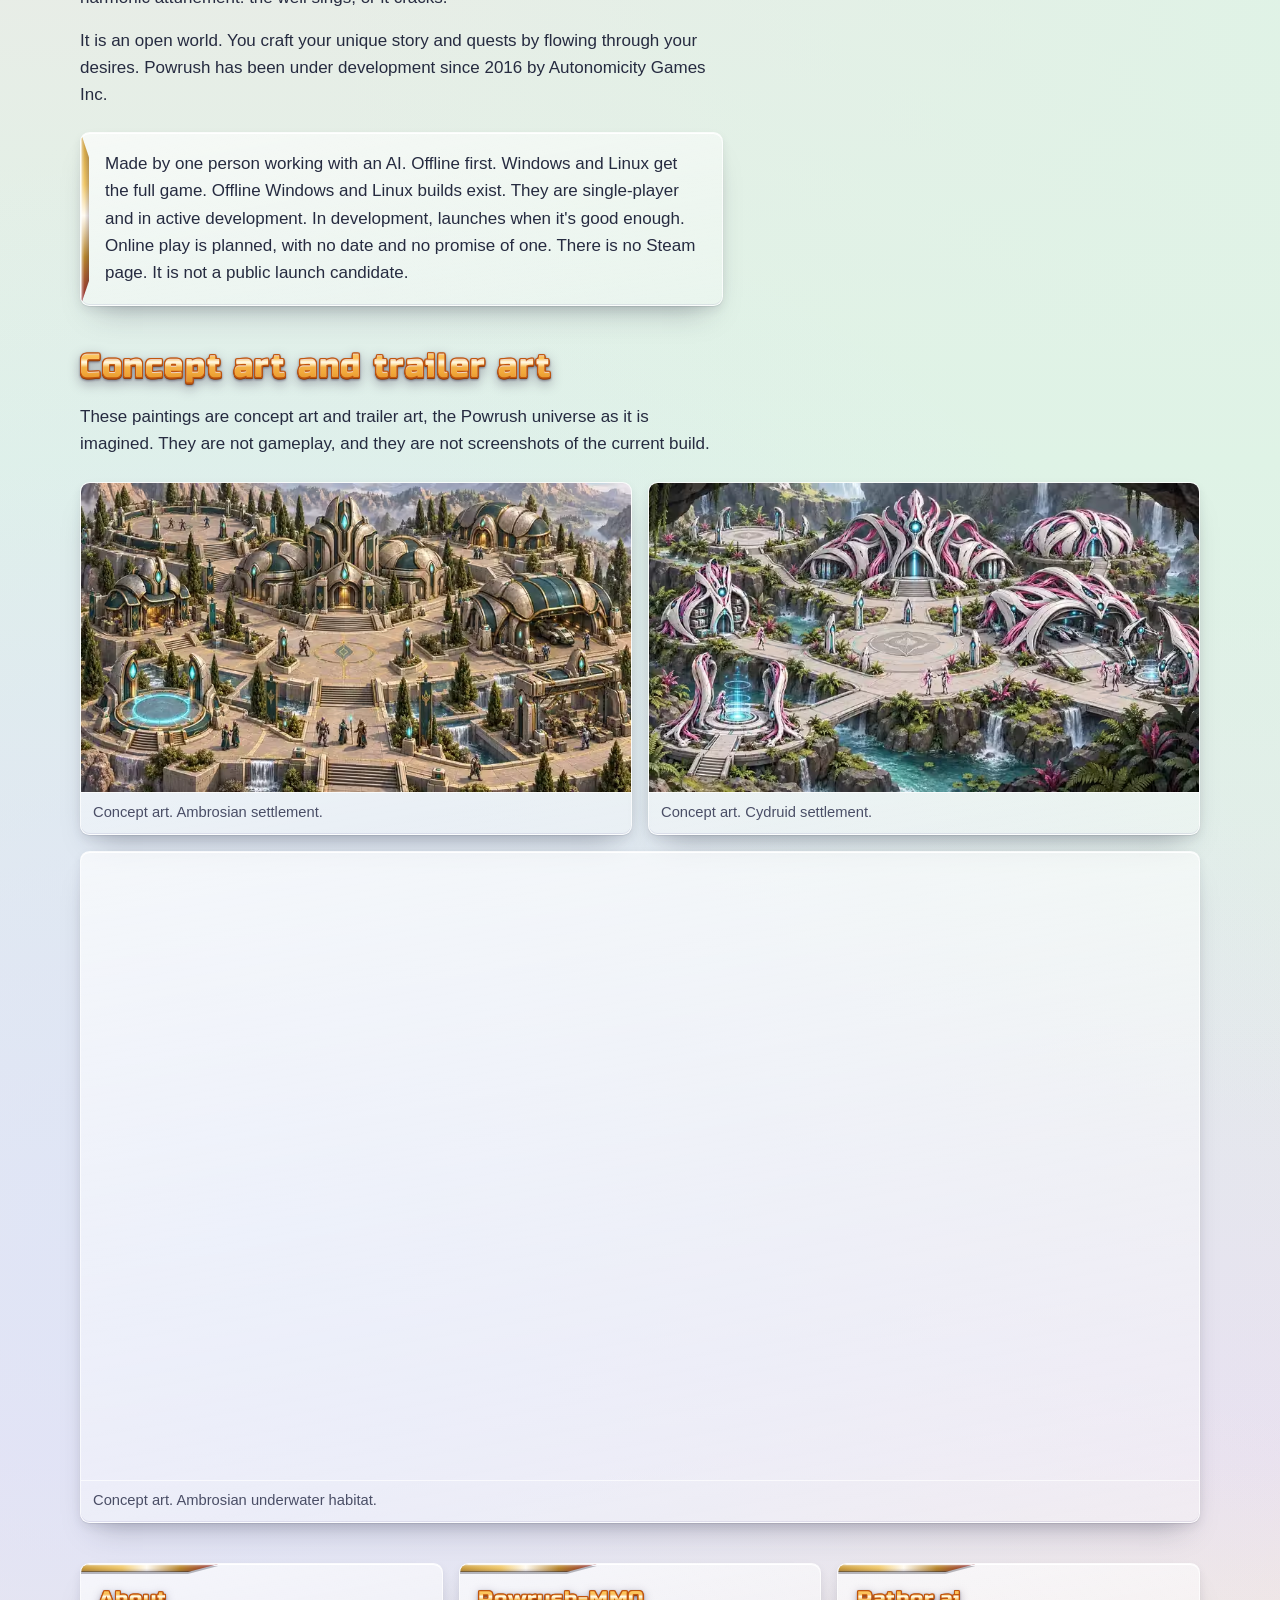
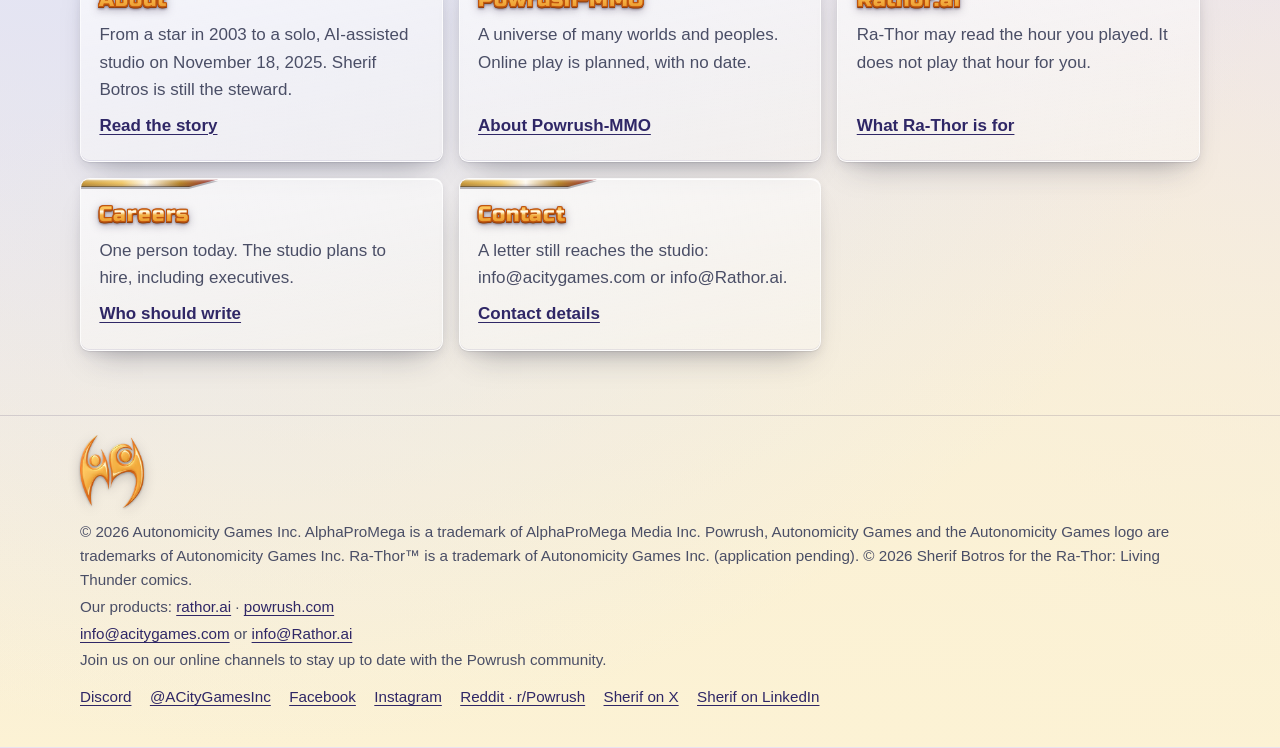
==== commit 683b18af: "ACITY-LANDING-1: refresh the home hero, door row, and image weight. Keep the merged copy verbatim. A" ====
--- a/site/index.html
+++ b/site/index.html
@@ -32,14 +32,21 @@
   <link rel="stylesheet" href="css/style.css">
   <link rel="stylesheet" href="css/worlds.css">
   <link rel="stylesheet" href="css/powrush-card.css">
+  <link rel="stylesheet" href="css/home.css">
 </head>
-<body>
+<body class="home">
   <a class="skip" href="#content">Skip to content</a>
   <header class="site-header">
     <div class="logo-tab">
       <a class="logo-link" href="index.html">
-        <img class="logo-art logo-art-dark" src="images/logo-dark-512.webp" srcset="images/logo-dark-512.webp 1x, images/logo-dark-1024.webp 2x" alt="Autonomicity Games logo" width="512" height="585" loading="eager" fetchpriority="high" decoding="async">
-        <img class="logo-art logo-art-light" src="images/logo-light-512.webp" srcset="images/logo-light-512.webp 1x, images/logo-light-1024.webp 2x" alt="Autonomicity Games logo" width="512" height="585" loading="lazy" decoding="async">
+        <picture>
+          <source type="image/avif" srcset="images/logo-dark-200.avif 200w, images/logo-dark-400.avif 400w" sizes="(min-width: 1334px) 120px, (min-width: 712px) 9vw, 64px">
+          <img class="logo-art logo-art-dark" src="images/logo-dark-200.webp" srcset="images/logo-dark-200.webp 200w, images/logo-dark-400.webp 400w" sizes="(min-width: 1334px) 120px, (min-width: 712px) 9vw, 64px" alt="Autonomicity Games logo" width="200" height="228" loading="eager" fetchpriority="low" decoding="async">
+        </picture>
+        <picture>
+          <source type="image/avif" srcset="images/logo-light-200.avif 200w, images/logo-light-400.avif 400w" sizes="(min-width: 1334px) 120px, (min-width: 712px) 9vw, 64px">
+          <img class="logo-art logo-art-light" src="images/logo-light-200.webp" srcset="images/logo-light-200.webp 200w, images/logo-light-400.webp 400w" sizes="(min-width: 1334px) 120px, (min-width: 712px) 9vw, 64px" alt="Autonomicity Games logo" width="200" height="228" loading="lazy" fetchpriority="low" decoding="async">
+        </picture>
       </a>
     </div>
     <div class="wrap bar">
@@ -70,6 +77,7 @@
     <figure class="hero">
       <div class="hero-media">
         <picture>
+          <source type="image/avif" srcset="images/art/trailer-earth-battle-768.avif 768w, images/art/trailer-earth-battle-1168.avif 1168w" sizes="100vw">
           <img src="images/art/trailer-earth-battle-1168.webp" srcset="images/art/trailer-earth-battle-768.webp 768w, images/art/trailer-earth-battle-1168.webp 1168w" sizes="100vw" width="1168" height="784" alt="A dark spired structure hangs in orbit above the night side of Earth while a formation of pale ships crosses the sky." decoding="async" fetchpriority="high" loading="eager">
         </picture>
         <div class="hero-scrim" aria-hidden="true"></div>
@@ -85,33 +93,42 @@
         <div class="wrap">Trailer art. A dark spired structure in orbit above Earth.</div>
       </figcaption>
     </figure>
-    <section class="powrush-card wrap card-link" aria-labelledby="powrush-card-home-heading">
-      <div class="powrush-card-frame">
-        <div class="powrush-card-inner">
-          <figure class="powrush-card-media">
-            <img src="images/art/powrush-card-quellorian-arena-800.webp" srcset="images/art/powrush-card-quellorian-arena-800.webp 800w, images/art/powrush-card-quellorian-arena-1600.webp 1600w" sizes="(min-width: 1180px) 37rem, (min-width: 760px) 54vw, 100vw" width="1600" height="900" alt="Painted art: a white-and-gold Quellorian arena ringed with violet crystals and full stands, set on a cliff above the clouds." loading="lazy" decoding="async">
-          </figure>
-          <div class="powrush-card-body">
-            <h2 id="powrush-card-home-heading" class="powrush-card-title">Game website · powrush.com</h2>
-            <p class="powrush-card-copy">Quellorians of light and the Draek hivemind share a universe of many worlds. Offline Windows and Linux builds exist. Online play is planned, with no date.</p>
-            <a class="stretched-link powrush-card-btn" href="https://powrush.com/">Visit Powrush.com</a>
-            <p class="powrush-card-note">Painted art. Not a screenshot of the current offline build.</p>
+    <section class="worlds wrap doors" aria-labelledby="worlds-heading">
+      <div class="door-row">
+        <article class="powrush-card card-link door" aria-labelledby="powrush-card-home-heading">
+          <div class="powrush-card-frame">
+            <div class="powrush-card-inner">
+              <figure class="powrush-card-media">
+                <picture>
+                  <source type="image/avif" srcset="images/art/powrush-card-quellorian-arena-800.avif 800w, images/art/powrush-card-quellorian-arena-1600.avif 1600w" sizes="(min-width: 1100px) calc((min(70rem, 100vw - 2rem) - 2rem) / 3), (min-width: 760px) calc((min(70rem, 100vw - 2rem) - 1rem) / 2), calc(100vw - 2.5rem)">
+                  <img src="images/art/powrush-card-quellorian-arena-800.webp" srcset="images/art/powrush-card-quellorian-arena-800.webp 800w, images/art/powrush-card-quellorian-arena-1600.webp 1600w" sizes="(min-width: 1100px) calc((min(70rem, 100vw - 2rem) - 2rem) / 3), (min-width: 760px) calc((min(70rem, 100vw - 2rem) - 1rem) / 2), calc(100vw - 2.5rem)" width="800" height="450" alt="Painted art: a white-and-gold Quellorian arena ringed with violet crystals and full stands, set on a cliff above the clouds." loading="lazy" decoding="async">
+                </picture>
+              </figure>
+              <div class="powrush-card-body">
+                <h2 id="powrush-card-home-heading" class="powrush-card-title">Game website · powrush.com</h2>
+                <p class="powrush-card-copy">Quellorians of light and the Draek hivemind share a universe of many worlds. Offline Windows and Linux builds exist. Online play is planned, with no date.</p>
+                <a class="stretched-link powrush-card-btn" href="https://powrush.com/">Visit Powrush.com</a>
+                <p class="powrush-card-note">Painted art. Not a screenshot of the current offline build.</p>
+              </div>
+            </div>
           </div>
-        </div>
-      </div>
-    </section>
-    <section class="worlds wrap" aria-labelledby="worlds-heading">
-      <h2 id="worlds-heading" class="worlds-heading">Our products</h2>
-      <div class="worlds-grid">
-        <a class="worlds-card" href="https://rathor.ai/">
-          <img src="images/art/worlds-rathor-underwater-habitat-768.webp" srcset="images/art/worlds-rathor-underwater-habitat-768.webp 768w, images/art/worlds-rathor-underwater-habitat-1500.webp 1500w" sizes="(min-width: 760px) 35rem, 100vw" width="768" height="432" alt="A glowing underwater habitat of teal domes and violet rings, lit from within, with small craft in the dark water around it." loading="lazy" decoding="async">
+        </article>
+        <h2 id="worlds-heading" class="worlds-heading">Our products</h2>
+        <a class="worlds-card door" href="https://rathor.ai/">
+          <picture>
+            <source type="image/avif" srcset="images/art/worlds-rathor-underwater-habitat-768.avif 768w, images/art/worlds-rathor-underwater-habitat-1500.avif 1500w" sizes="(min-width: 1100px) calc((min(70rem, 100vw - 2rem) - 2rem) / 3), (min-width: 760px) calc((min(70rem, 100vw - 2rem) - 1rem) / 2), calc(100vw - 2.5rem)">
+            <img src="images/art/worlds-rathor-underwater-habitat-768.webp" srcset="images/art/worlds-rathor-underwater-habitat-768.webp 768w, images/art/worlds-rathor-underwater-habitat-1500.webp 1500w" sizes="(min-width: 1100px) calc((min(70rem, 100vw - 2rem) - 2rem) / 3), (min-width: 760px) calc((min(70rem, 100vw - 2rem) - 1rem) / 2), calc(100vw - 2.5rem)" width="768" height="432" alt="A glowing underwater habitat of teal domes and violet rings, lit from within, with small craft in the dark water around it." loading="lazy" decoding="async">
+          </picture>
           <span class="worlds-card-text">
             <span class="worlds-card-title">AGI system website · rathor.ai</span>
             <span class="worlds-card-hook">The public site for Ra-Thor, the AGI system that helps build Powrush-MMO.</span>
           </span>
         </a>
-        <a class="worlds-card" href="https://powrush.com/">
-          <img src="images/art/worlds-powrush-observation-tower-768.webp" srcset="images/art/worlds-powrush-observation-tower-768.webp 768w, images/art/worlds-powrush-observation-tower-1500.webp 1500w" sizes="(min-width: 760px) 35rem, 100vw" width="768" height="432" alt="A white and gold observation tower on a cliff above the clouds, with a balcony and a violet-lit chamber." loading="lazy" decoding="async">
+        <a class="worlds-card door" href="https://powrush.com/">
+          <picture>
+            <source type="image/avif" srcset="images/art/worlds-powrush-observation-tower-768.avif 768w, images/art/worlds-powrush-observation-tower-1500.avif 1500w" sizes="(min-width: 1100px) calc((min(70rem, 100vw - 2rem) - 2rem) / 3), (min-width: 760px) calc((min(70rem, 100vw - 2rem) - 1rem) / 2), calc(100vw - 2.5rem)">
+            <img src="images/art/worlds-powrush-observation-tower-768.webp" srcset="images/art/worlds-powrush-observation-tower-768.webp 768w, images/art/worlds-powrush-observation-tower-1500.webp 1500w" sizes="(min-width: 1100px) calc((min(70rem, 100vw - 2rem) - 2rem) / 3), (min-width: 760px) calc((min(70rem, 100vw - 2rem) - 1rem) / 2), calc(100vw - 2.5rem)" width="768" height="432" alt="A white and gold observation tower on a cliff above the clouds, with a balcony and a violet-lit chamber." loading="lazy" decoding="async">
+          </picture>
           <span class="worlds-card-text">
             <span class="worlds-card-title">Game website · powrush.com</span>
             <span class="worlds-card-hook">The game site. A universe of many worlds and peoples. Online play is planned, with no date.</span>
@@ -150,7 +167,8 @@
           <figure class="shot">
             <div class="shot-frame">
               <picture>
-                <img src="images/art/concept-ambrosian-settlement-1920.webp" srcset="images/art/concept-ambrosian-settlement-768.webp 768w, images/art/concept-ambrosian-settlement-1920.webp 1920w" sizes="(min-width: 800px) 50vw, 100vw" width="1920" height="1081" alt="A terraced stone settlement of teal and gold domes, canals, and glowing doorways, set in a mountain valley." loading="lazy" decoding="async">
+                <source type="image/avif" srcset="images/art/concept-ambrosian-settlement-768.avif 768w, images/art/concept-ambrosian-settlement-1920.avif 1920w" sizes="(min-width: 800px) calc((min(70rem, 100vw - 2rem) - 1rem) / 2), calc(100vw - 2rem)">
+                <img src="images/art/concept-ambrosian-settlement-1920.webp" srcset="images/art/concept-ambrosian-settlement-768.webp 768w, images/art/concept-ambrosian-settlement-1920.webp 1920w" sizes="(min-width: 800px) calc((min(70rem, 100vw - 2rem) - 1rem) / 2), calc(100vw - 2rem)" width="1920" height="1081" alt="A terraced stone settlement of teal and gold domes, canals, and glowing doorways, set in a mountain valley." loading="lazy" decoding="async">
               </picture>
             </div>
             <figcaption>Concept art. Ambrosian settlement.</figcaption>
@@ -158,7 +176,8 @@
           <figure class="shot">
             <div class="shot-frame">
               <picture>
-                <img src="images/art/concept-cydruid-settlement-1920.webp" srcset="images/art/concept-cydruid-settlement-768.webp 768w, images/art/concept-cydruid-settlement-1920.webp 1920w" sizes="(min-width: 800px) 50vw, 100vw" width="1920" height="1081" alt="A cliff settlement of white and pink organic structures over waterfalls, with teal pools and glowing doorways." loading="lazy" decoding="async">
+                <source type="image/avif" srcset="images/art/concept-cydruid-settlement-768.avif 768w, images/art/concept-cydruid-settlement-1920.avif 1920w" sizes="(min-width: 800px) calc((min(70rem, 100vw - 2rem) - 1rem) / 2), calc(100vw - 2rem)">
+                <img src="images/art/concept-cydruid-settlement-1920.webp" srcset="images/art/concept-cydruid-settlement-768.webp 768w, images/art/concept-cydruid-settlement-1920.webp 1920w" sizes="(min-width: 800px) calc((min(70rem, 100vw - 2rem) - 1rem) / 2), calc(100vw - 2rem)" width="1920" height="1081" alt="A cliff settlement of white and pink organic structures over waterfalls, with teal pools and glowing doorways." loading="lazy" decoding="async">
               </picture>
             </div>
             <figcaption>Concept art. Cydruid settlement.</figcaption>
@@ -166,7 +185,8 @@
           <figure class="shot shot-wide">
             <div class="shot-frame">
               <picture>
-                <img src="images/art/concept-underwater-habitat-1920.webp" srcset="images/art/concept-underwater-habitat-768.webp 768w, images/art/concept-underwater-habitat-1920.webp 1920w" sizes="100vw" width="1920" height="1081" alt="A teal and silver habitat of connected pods on a reef, with lit rooms visible through the windows and fish in the water around it." loading="lazy" decoding="async">
+                <source type="image/avif" srcset="images/art/concept-underwater-habitat-768.avif 768w, images/art/concept-underwater-habitat-1440.avif 1440w, images/art/concept-underwater-habitat-1920.avif 1920w" sizes="min(70rem, 100vw - 2rem)">
+                <img src="images/art/concept-underwater-habitat-1920.webp" srcset="images/art/concept-underwater-habitat-768.webp 768w, images/art/concept-underwater-habitat-1440.webp 1440w, images/art/concept-underwater-habitat-1920.webp 1920w" sizes="min(70rem, 100vw - 2rem)" width="1920" height="1081" alt="A teal and silver habitat of connected pods on a reef, with lit rooms visible through the windows and fish in the water around it." loading="lazy" decoding="async">
               </picture>
             </div>
             <figcaption>Concept art. Ambrosian underwater habitat.</figcaption>
@@ -204,8 +224,14 @@
   </main>
   <footer class="site-footer">
     <div class="wrap">
-      <img class="footer-mark logo-art logo-art-dark" src="images/logo-dark-512.webp" srcset="images/logo-dark-512.webp 1x, images/logo-dark-1024.webp 2x" alt="Autonomicity Games logo" width="512" height="585" loading="lazy" decoding="async">
-      <img class="footer-mark logo-art logo-art-light" src="images/logo-light-512.webp" srcset="images/logo-light-512.webp 1x, images/logo-light-1024.webp 2x" alt="Autonomicity Games logo" width="512" height="585" loading="lazy" decoding="async">
+      <picture>
+        <source type="image/avif" srcset="images/logo-dark-200.avif">
+        <img class="footer-mark logo-art logo-art-dark" src="images/logo-dark-200.webp" alt="Autonomicity Games logo" width="200" height="228" loading="lazy" decoding="async">
+      </picture>
+      <picture>
+        <source type="image/avif" srcset="images/logo-light-200.avif">
+        <img class="footer-mark logo-art logo-art-light" src="images/logo-light-200.webp" alt="Autonomicity Games logo" width="200" height="228" loading="lazy" decoding="async">
+      </picture>
       <p>© 2026 Autonomicity Games Inc. AlphaProMega is a trademark of AlphaProMega Media Inc. Powrush, Autonomicity Games and the Autonomicity Games logo are trademarks of Autonomicity Games Inc. Ra-Thor™ is a trademark of Autonomicity Games Inc. (application pending). © 2026 Sherif Botros for the Ra-Thor: Living Thunder comics.</p>
       <p>Our products: <a href="https://rathor.ai/">rathor.ai</a> · <a href="https://powrush.com/">powrush.com</a></p>
       <p><a href="mailto:info@acitygames.com">info@acitygames.com</a> or <a href="mailto:info@Rathor.ai">info@Rathor.ai</a></p>
--- a/site/css/home.css
+++ b/site/css/home.css
@@ -0,0 +1,313 @@
+/* Home only. Steps: 0.5 1 1.5 2.5 4rem. */
+
+body.home {
+  --mark: clamp(64px, 9vw, 120px);
+  --door-frame: linear-gradient(135deg, #9a7438 0%, #e7c56e 38%, #fffaf0 50%, #c9a25c 72%, #8d6a34 100%);
+}
+
+html[data-theme="light"] body.home {
+  --door-frame: linear-gradient(135deg, #b7b1c8 0%, #f4f0fa 36%, #fffdf8 50%, #e4d2a0 74%, #b7a06a 100%);
+}
+
+body.home .logo-tab {
+  margin: 0.5rem auto 0;
+  padding: 0 0 0.5rem;
+}
+
+body.home .bar {
+  padding: 0.5rem 0 1rem;
+}
+
+body.home .logo-link {
+  display: grid;
+}
+
+body.home .logo-link picture {
+  grid-area: 1 / 1;
+  line-height: 0;
+}
+
+body.home .site-footer picture {
+  display: block;
+  width: 64px;
+  line-height: 0;
+}
+
+html[data-theme="dark"] body.home picture:has(img.logo-art-light),
+html[data-theme="light"] body.home picture:has(img.logo-art-dark) {
+  display: none;
+}
+
+@media (prefers-color-scheme: light) {
+  :root:not([data-theme]) body.home picture:has(img.logo-art-dark) {
+    display: none;
+  }
+
+  :root:not([data-theme]) body.home picture:has(img.logo-art-light) {
+    display: block;
+  }
+}
+
+body.home nav a {
+  display: inline-flex;
+  align-items: center;
+  min-height: 44px;
+}
+
+body.home .theme-toggle:not([hidden]) {
+  width: 44px;
+  height: 44px;
+  min-width: 44px;
+  min-height: 44px;
+}
+
+body.home .footer-channels a {
+  display: inline-flex;
+  align-items: center;
+  min-height: 44px;
+}
+
+body.home .hero-media {
+  min-height: 64vh;
+}
+
+body.home .hero-scrim {
+  background:
+    linear-gradient(90deg, rgba(7, 6, 5, 0.94) 0, rgba(7, 6, 5, 0.92) 32rem, rgba(7, 6, 5, 0.84) 46rem, rgba(7, 6, 5, 0.34) 62rem, rgba(7, 6, 5, 0) 100%),
+    linear-gradient(180deg, rgba(7, 6, 5, 0.35) 0%, rgba(7, 6, 5, 0.2) 42%, rgba(7, 6, 5, 0.72) 100%);
+}
+
+body.home .hero-copy {
+  padding: 2.5rem 0 1.5rem;
+}
+
+body.home .hero-copy .kicker,
+body.home .hero-copy h1,
+body.home .hero-copy .lede {
+  max-width: 38rem;
+}
+
+body.home .hero-copy .kicker {
+  background: #14110e;
+}
+
+body.home .hero-copy .lede {
+  color: #f4efe8;
+  text-shadow: 0 1px 2px rgba(0, 0, 0, 0.85);
+}
+
+body.home .hero figcaption {
+  padding: 0.5rem 0 1rem;
+}
+
+body.home .doors {
+  margin: 2.5rem auto;
+}
+
+body.home .door-row {
+  display: grid;
+  grid-template-columns: minmax(0, 1fr);
+  gap: 1rem;
+  align-items: stretch;
+}
+
+body.home .door-row > .worlds-heading {
+  order: -1;
+  grid-column: 1 / -1;
+  margin: 0 0 0.5rem;
+}
+
+body.home .door-row > * {
+  min-width: 0;
+}
+
+body.home .door-row .powrush-card {
+  margin: 0;
+  height: 100%;
+}
+
+body.home .door-row .powrush-card-frame,
+body.home .door-row .powrush-card-inner {
+  height: 100%;
+}
+
+body.home .door-row .powrush-card-inner {
+  display: flex;
+  flex-direction: column;
+  overflow: visible;
+}
+
+body.home .door-row .powrush-card-media {
+  aspect-ratio: 16 / 9;
+  min-height: 0;
+  flex: none;
+  overflow: hidden;
+  border-radius: 0.35rem 0.35rem 0 0;
+}
+
+body.home .door-row .powrush-card-media picture {
+  display: block;
+  width: 100%;
+  height: 100%;
+}
+
+body.home .door-row .powrush-card-media img {
+  position: static;
+  display: block;
+  width: 100%;
+  height: 100%;
+  inset: auto;
+}
+
+body.home .door-row .powrush-card-body {
+  flex: 1 1 auto;
+  gap: 1rem;
+  padding: 1rem 1rem 1.5rem;
+}
+
+body.home .door-row .powrush-card-btn {
+  max-width: 100%;
+  min-height: 44px;
+  white-space: normal;
+  text-align: center;
+}
+
+body.home .door-row > .worlds-card {
+  height: 100%;
+  min-height: 16rem;
+  padding: 3px;
+  border: 1px solid rgba(30, 20, 70, 0.72);
+  background: var(--door-frame);
+  box-shadow: 0 1px 0 rgba(255, 244, 222, 0.28) inset, 0 8px 18px rgba(0, 0, 0, 0.28);
+}
+
+body.home .door-row > .worlds-card::before,
+body.home .door-row > .worlds-card::after {
+  content: none;
+}
+
+body.home .door-row > .worlds-card img {
+  top: 3px;
+  right: auto;
+  bottom: auto;
+  left: 3px;
+  width: calc(100% - 6px);
+  height: calc(100% - 6px);
+  border-radius: calc(var(--radius) - 3px);
+}
+
+body.home .door-row .worlds-card-text {
+  margin: 0;
+  border-radius: 0 0 calc(var(--radius) - 3px) calc(var(--radius) - 3px);
+}
+
+body.home .band h2,
+body.home .section h2,
+body.home .worlds-heading,
+body.home .door-row .powrush-card-title,
+body.home .door-row .worlds-card-title {
+  font-size: clamp(1.45rem, 1.15rem + 1.35vw, 2rem);
+}
+
+body.home .band p,
+body.home .section > p,
+body.home .panel,
+body.home .old-site-quote {
+  max-width: 68ch;
+}
+
+body.home .band {
+  padding: 2.5rem 0;
+  margin: 0 0 2.5rem;
+}
+
+body.home .section {
+  margin: 0 0 2.5rem;
+}
+
+body.home .section h2,
+body.home .band h2 {
+  margin-bottom: 1rem;
+}
+
+body.home .band p,
+body.home .section > p {
+  margin: 0 0 1rem;
+}
+
+body.home .panel,
+body.home .old-site-quote {
+  margin: 1.5rem 0;
+}
+
+body.home .gallery {
+  gap: 1rem;
+  margin: 1.5rem 0 0;
+}
+
+body.home main {
+  padding-bottom: 4rem;
+}
+
+body.home .grid {
+  grid-template-columns: minmax(0, 1fr);
+  gap: 1rem;
+  margin-top: 2.5rem;
+}
+
+body.home .grid > * {
+  min-width: 0;
+}
+
+@media (min-width: 640px) {
+  body.home .grid {
+    grid-template-columns: repeat(2, minmax(0, 1fr));
+  }
+}
+
+@media (min-width: 760px) {
+  body.home .hero-media {
+    min-height: min(78vh, 760px);
+  }
+
+  body.home .door-row {
+    grid-template-columns: repeat(2, minmax(0, 1fr));
+  }
+}
+
+@media (min-width: 1024px) {
+  body.home .grid {
+    grid-template-columns: repeat(3, minmax(0, 1fr));
+  }
+}
+
+@media (min-width: 1100px) {
+  body.home .door-row {
+    grid-template-columns: repeat(3, minmax(0, 1fr));
+  }
+
+  body.home .door-row > .worlds-card {
+    min-height: 0;
+    aspect-ratio: auto;
+  }
+}
+
+@media (max-width: 759px) {
+  body.home .hero-scrim {
+    background:
+      linear-gradient(180deg, rgba(7, 6, 5, 0.55) 0%, rgba(7, 6, 5, 0.86) 36%, rgba(7, 6, 5, 0.94) 100%);
+  }
+
+  body.home .hero-copy {
+    padding-top: 1.5rem;
+  }
+}
+
+@media (prefers-reduced-motion: reduce) {
+  body.home *,
+  body.home *::before,
+  body.home *::after {
+    transition: none !important;
+    animation: none !important;
+  }
+}
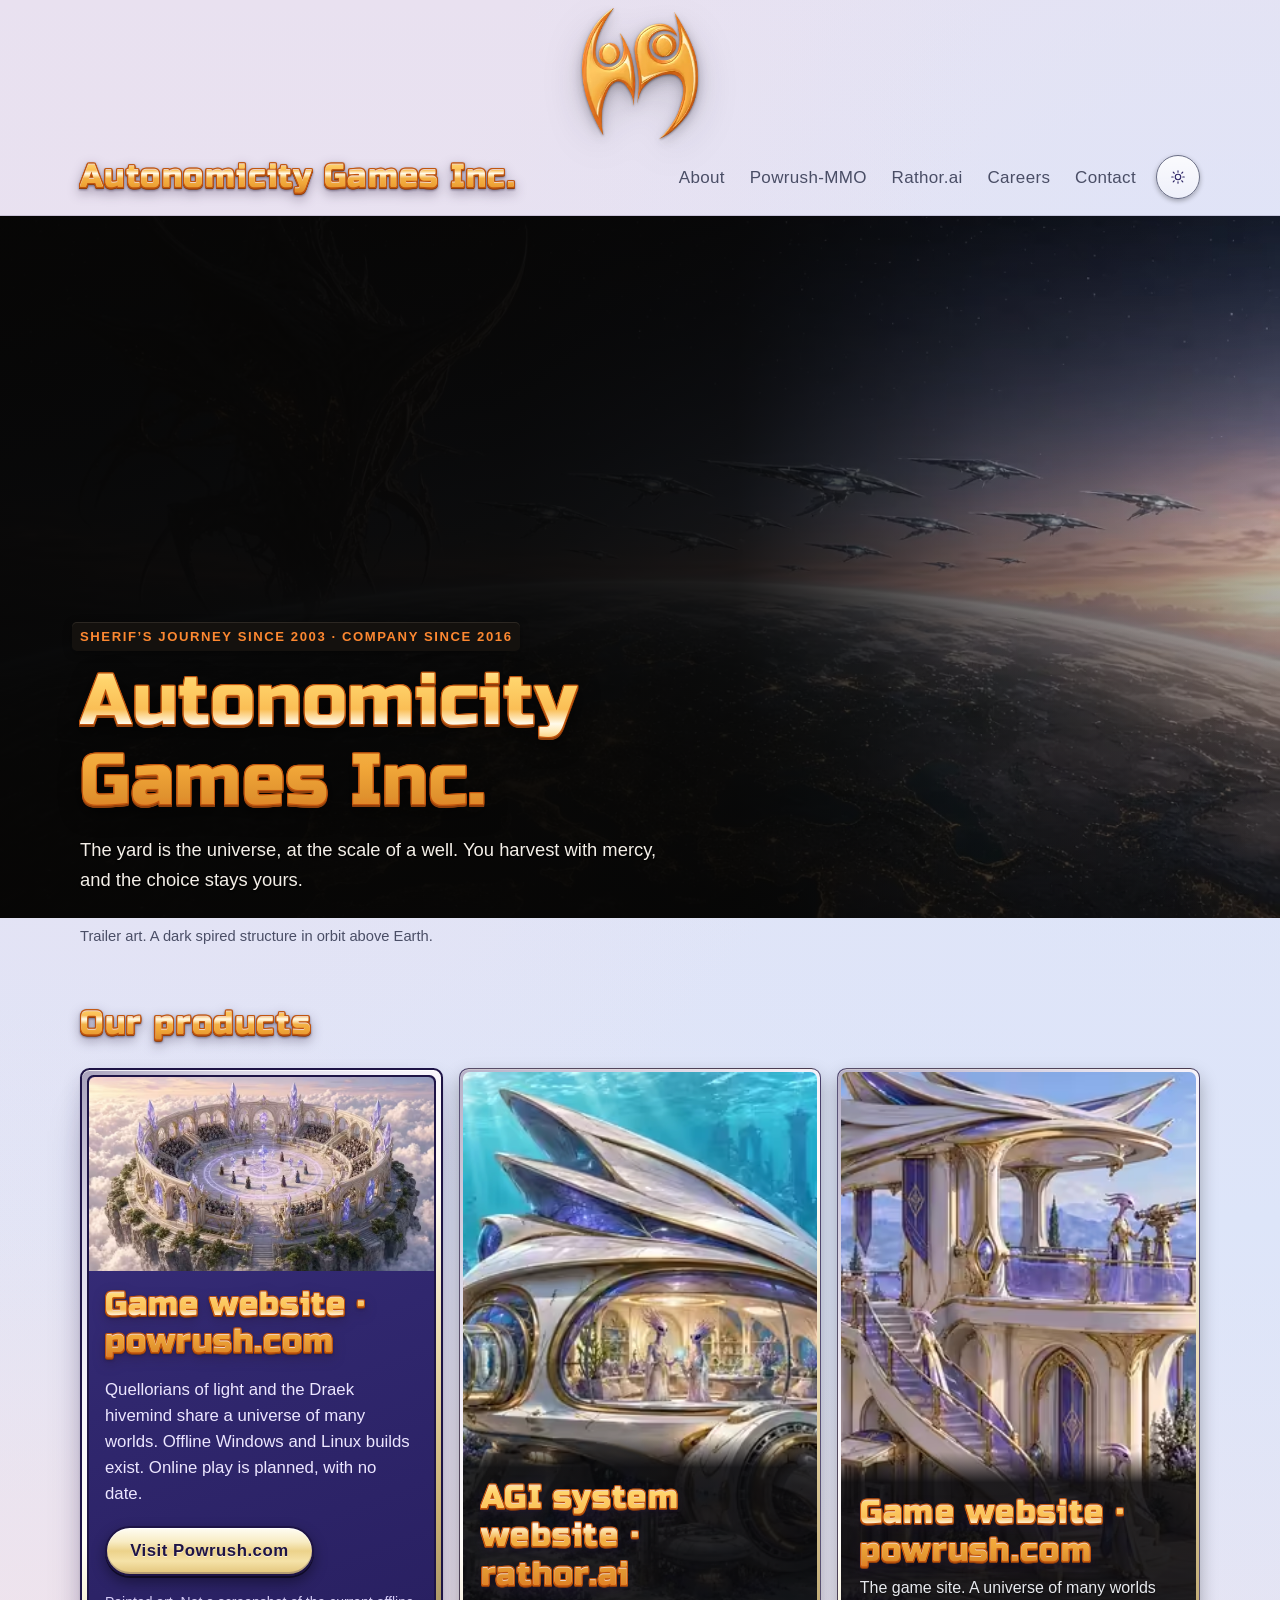
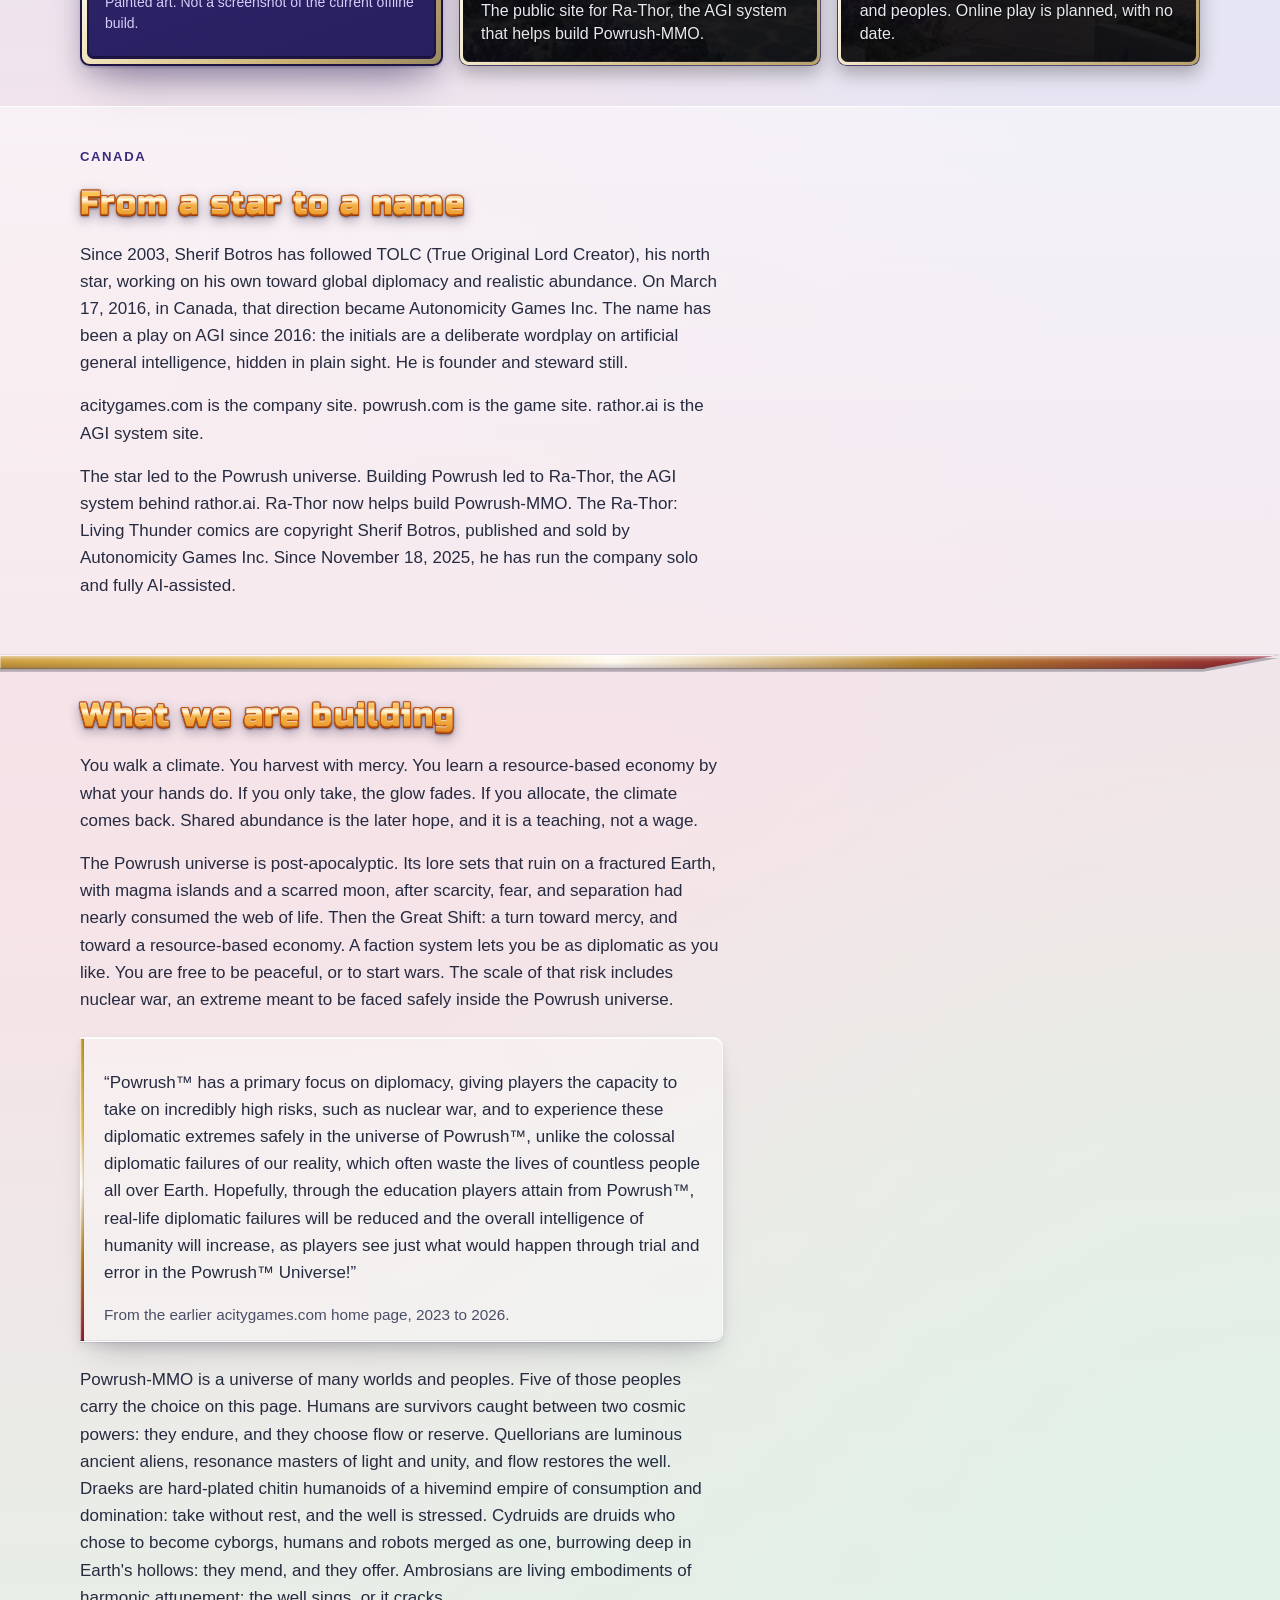
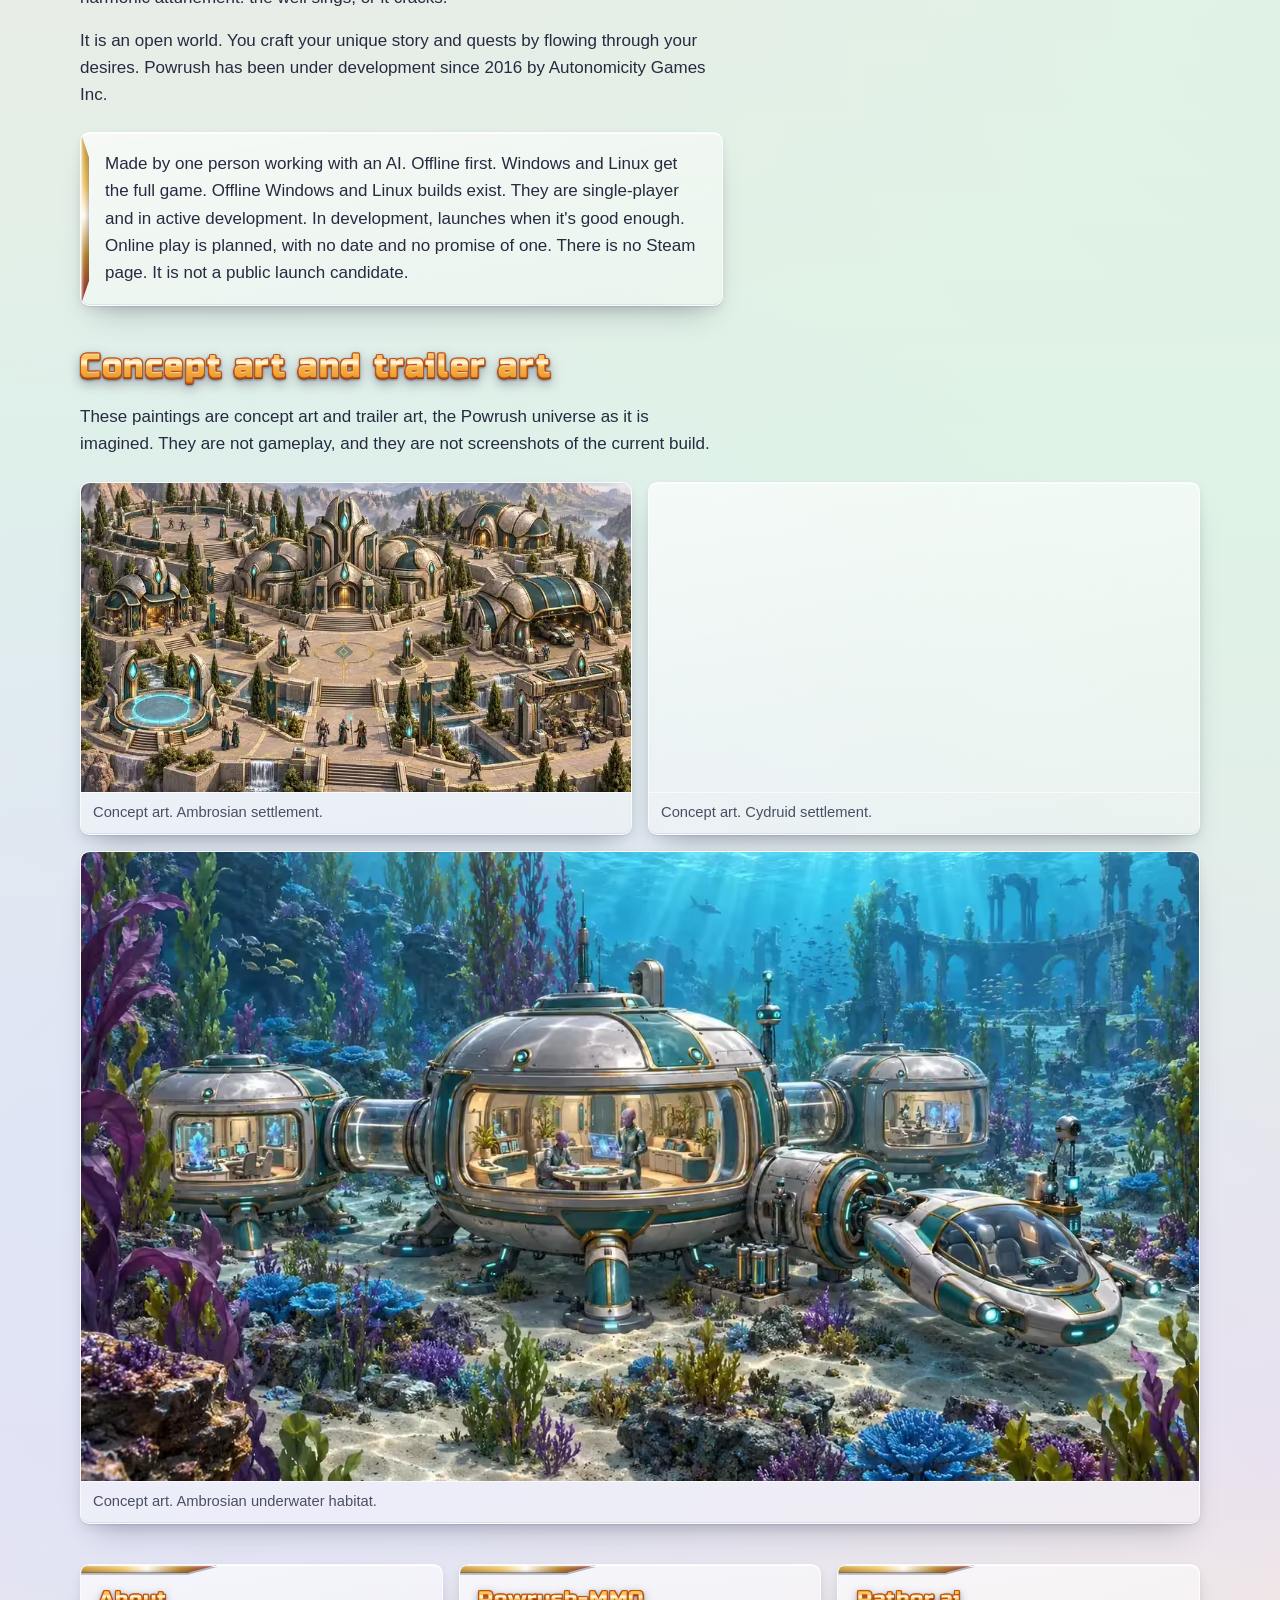
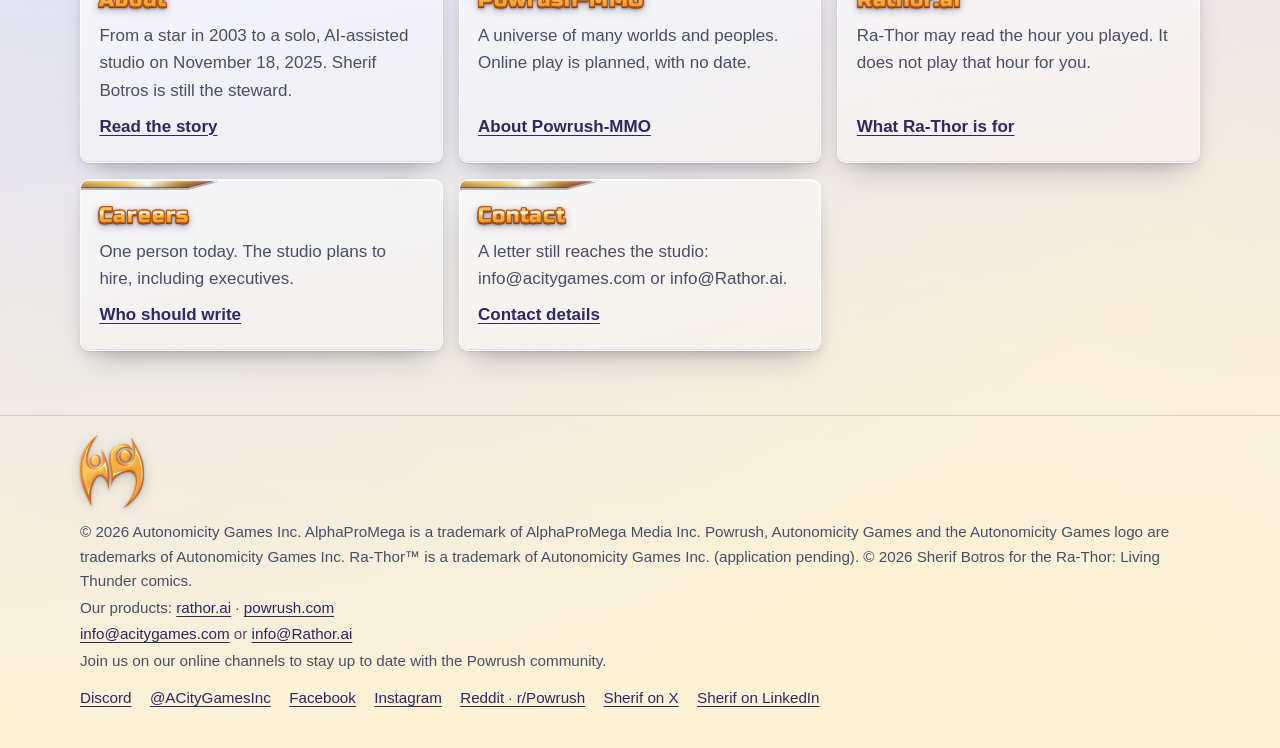
==== commit c2fef2ef: "ACITY-LANDING-1: brighten the mobile hero and restore the mobile crest. On viewports under 760px the" ====
--- a/site/index.html
+++ b/site/index.html
@@ -40,12 +40,12 @@
     <div class="logo-tab">
       <a class="logo-link" href="index.html">
         <picture>
-          <source type="image/avif" srcset="images/logo-dark-200.avif 200w, images/logo-dark-400.avif 400w" sizes="(min-width: 1334px) 120px, (min-width: 712px) 9vw, 64px">
-          <img class="logo-art logo-art-dark" src="images/logo-dark-200.webp" srcset="images/logo-dark-200.webp 200w, images/logo-dark-400.webp 400w" sizes="(min-width: 1334px) 120px, (min-width: 712px) 9vw, 64px" alt="Autonomicity Games logo" width="200" height="228" loading="eager" fetchpriority="low" decoding="async">
+          <source type="image/avif" srcset="images/logo-dark-200.avif 200w, images/logo-dark-400.avif 400w" sizes="(min-width: 1334px) 120px, (min-width: 760px) 9vw, (min-width: 686px) 14vw, 96px">
+          <img class="logo-art logo-art-dark" src="images/logo-dark-200.webp" srcset="images/logo-dark-200.webp 200w, images/logo-dark-400.webp 400w" sizes="(min-width: 1334px) 120px, (min-width: 760px) 9vw, (min-width: 686px) 14vw, 96px" alt="Autonomicity Games logo" width="200" height="228" loading="eager" fetchpriority="high" decoding="async">
         </picture>
         <picture>
-          <source type="image/avif" srcset="images/logo-light-200.avif 200w, images/logo-light-400.avif 400w" sizes="(min-width: 1334px) 120px, (min-width: 712px) 9vw, 64px">
-          <img class="logo-art logo-art-light" src="images/logo-light-200.webp" srcset="images/logo-light-200.webp 200w, images/logo-light-400.webp 400w" sizes="(min-width: 1334px) 120px, (min-width: 712px) 9vw, 64px" alt="Autonomicity Games logo" width="200" height="228" loading="lazy" fetchpriority="low" decoding="async">
+          <source type="image/avif" srcset="images/logo-light-200.avif 200w, images/logo-light-400.avif 400w" sizes="(min-width: 1334px) 120px, (min-width: 760px) 9vw, (min-width: 686px) 14vw, 96px">
+          <img class="logo-art logo-art-light" src="images/logo-light-200.webp" srcset="images/logo-light-200.webp 200w, images/logo-light-400.webp 400w" sizes="(min-width: 1334px) 120px, (min-width: 760px) 9vw, (min-width: 686px) 14vw, 96px" alt="Autonomicity Games logo" width="200" height="228" loading="lazy" fetchpriority="low" decoding="async">
         </picture>
       </a>
     </div>
--- a/site/css/home.css
+++ b/site/css/home.css
@@ -293,13 +293,17 @@
 }
 
 @media (max-width: 759px) {
+  body.home {
+    --mark: clamp(96px, 14vw, 200px);
+  }
+
   body.home .hero-scrim {
-    background:
-      linear-gradient(180deg, rgba(7, 6, 5, 0.55) 0%, rgba(7, 6, 5, 0.86) 36%, rgba(7, 6, 5, 0.94) 100%);
+    background: none;
   }
 
   body.home .hero-copy {
-    padding-top: 1.5rem;
+    padding-top: 4rem;
+    background: linear-gradient(to bottom, rgba(7, 6, 5, 0) 0, rgba(7, 6, 5, 0.9) 4rem, rgba(7, 6, 5, 0.94) 100%);
   }
 }
 
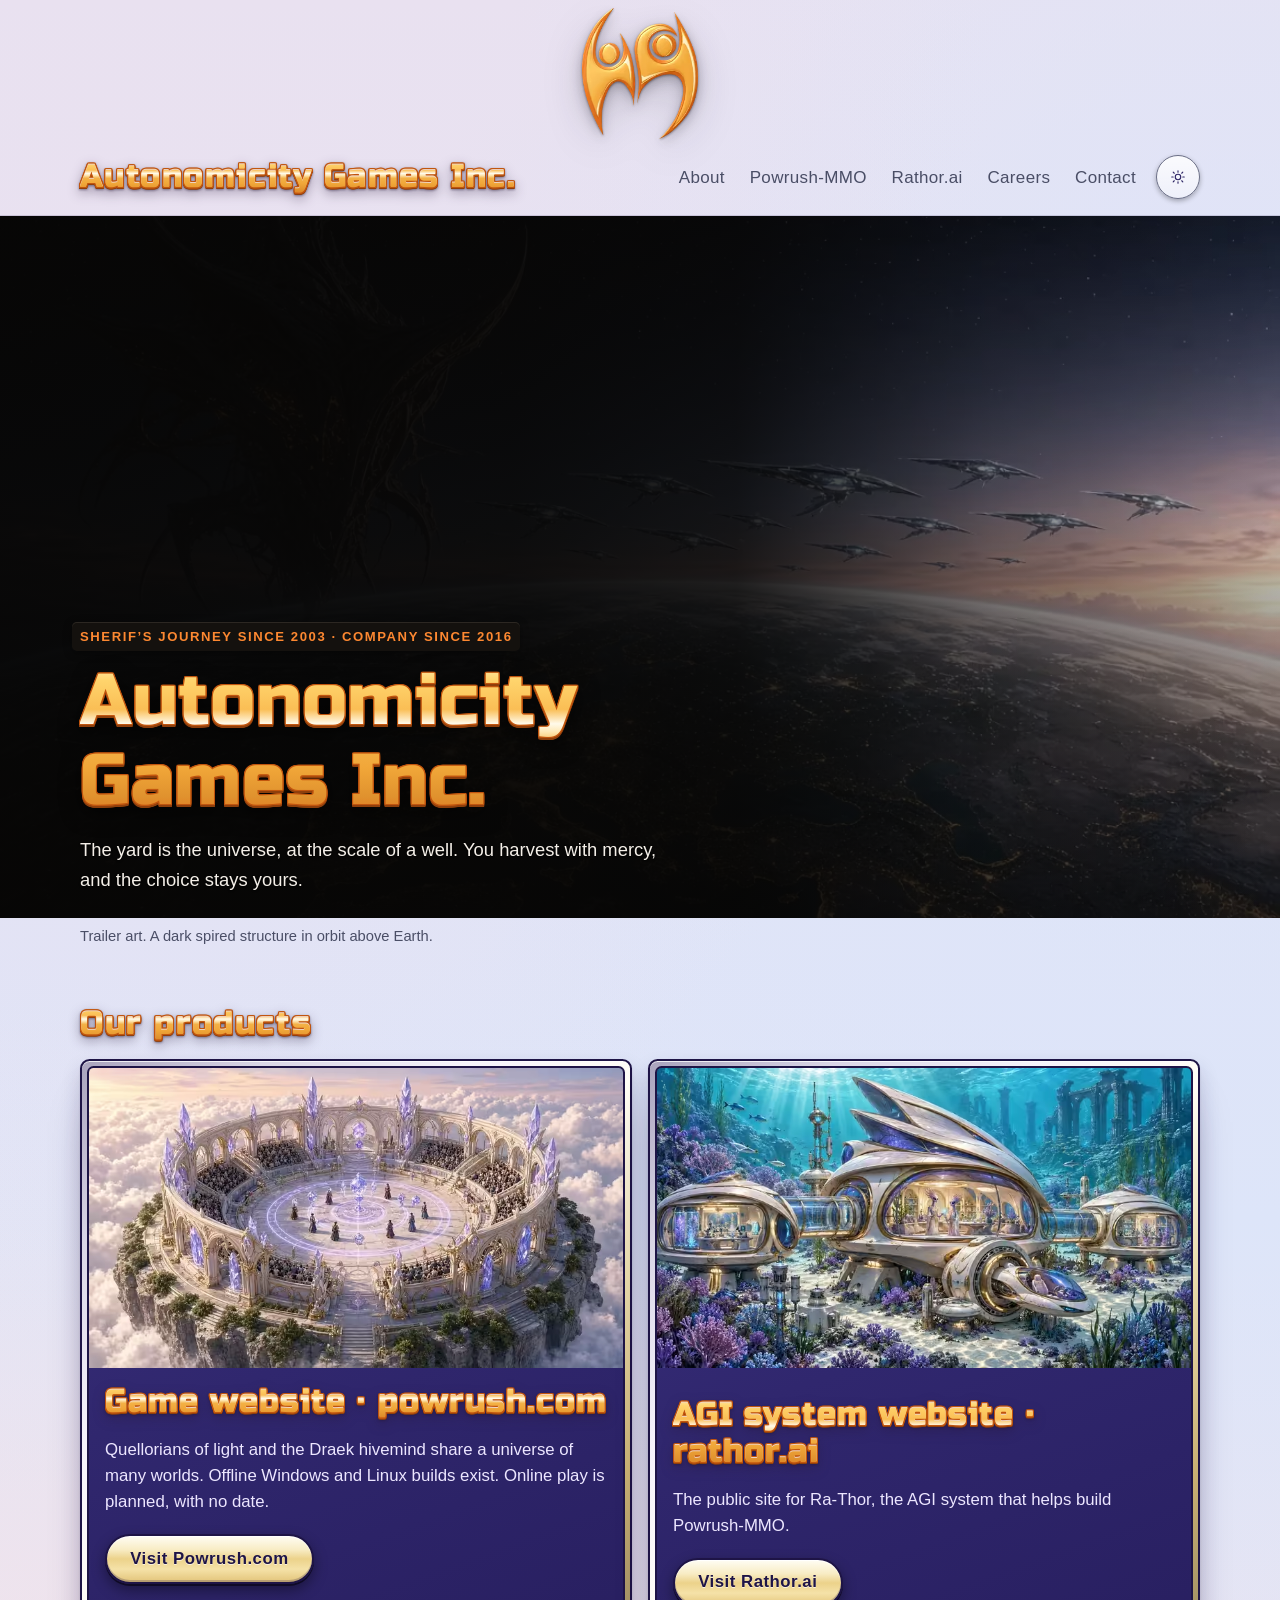
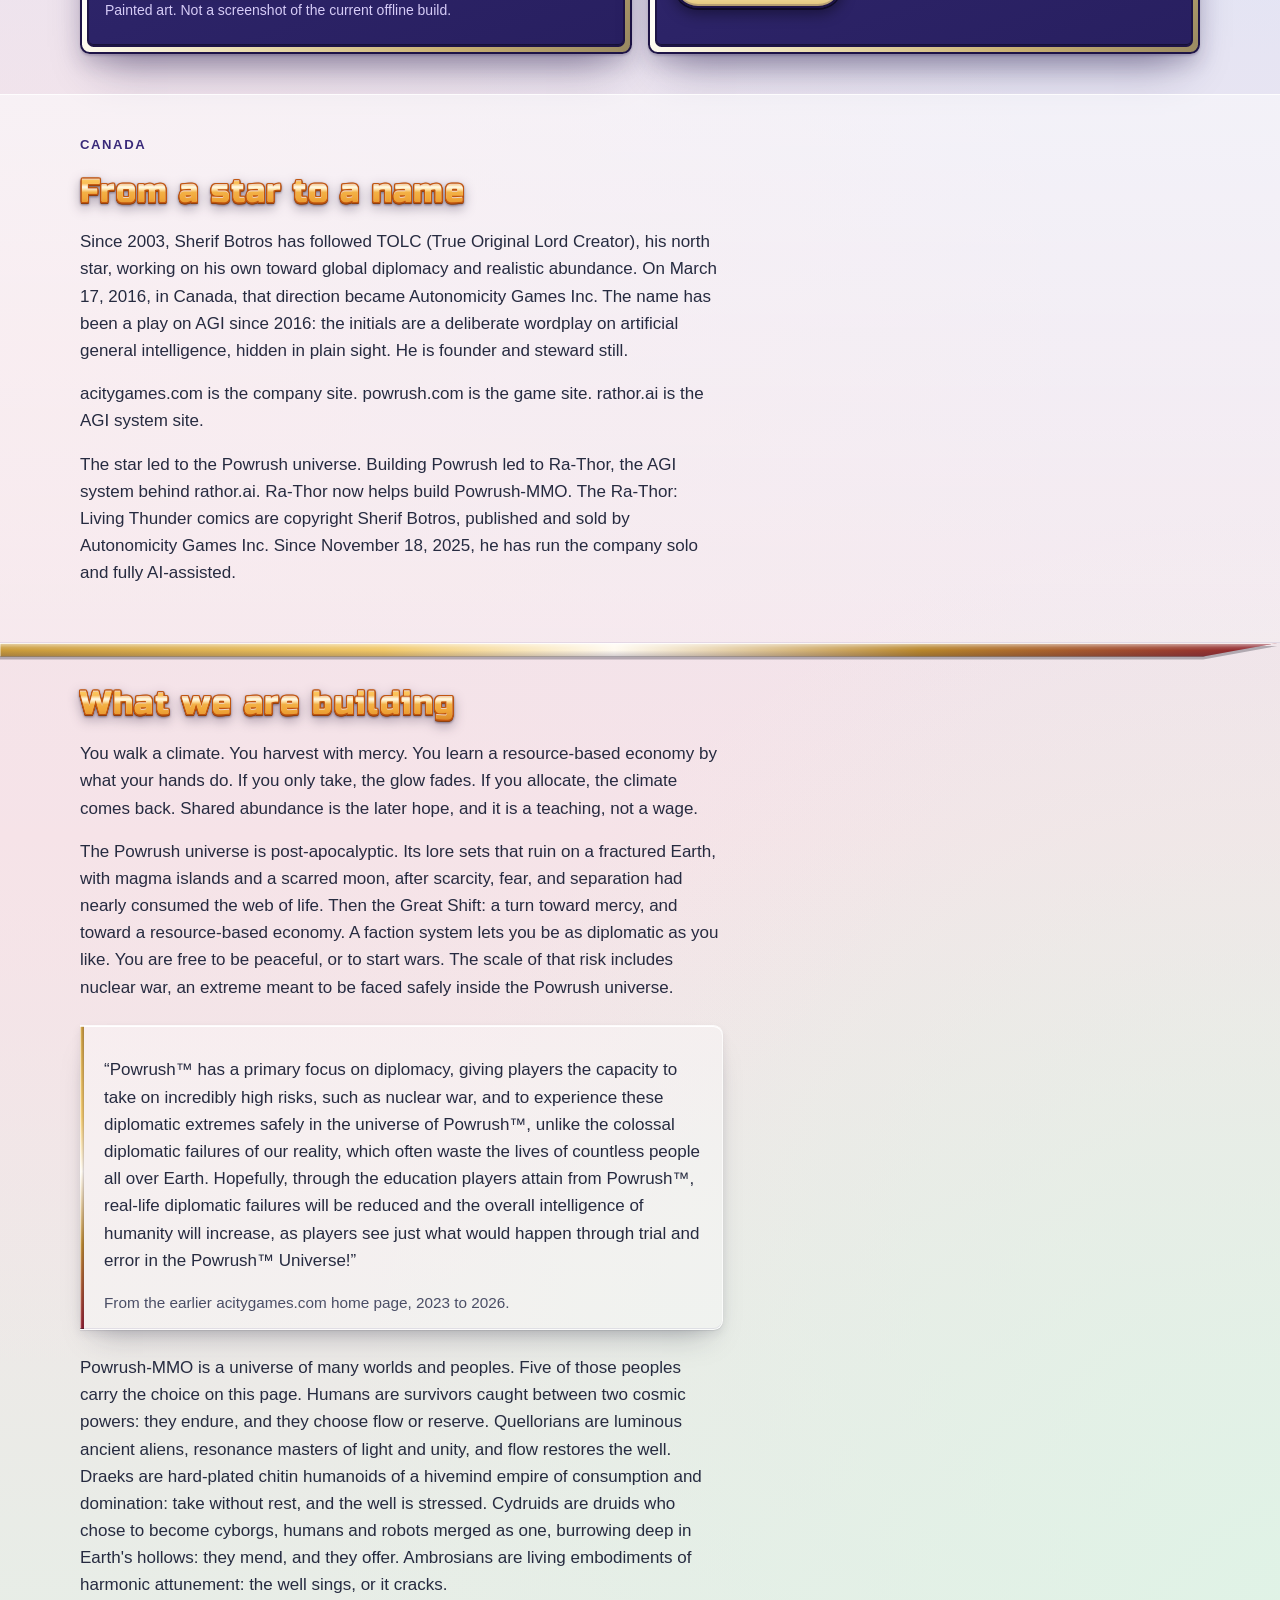
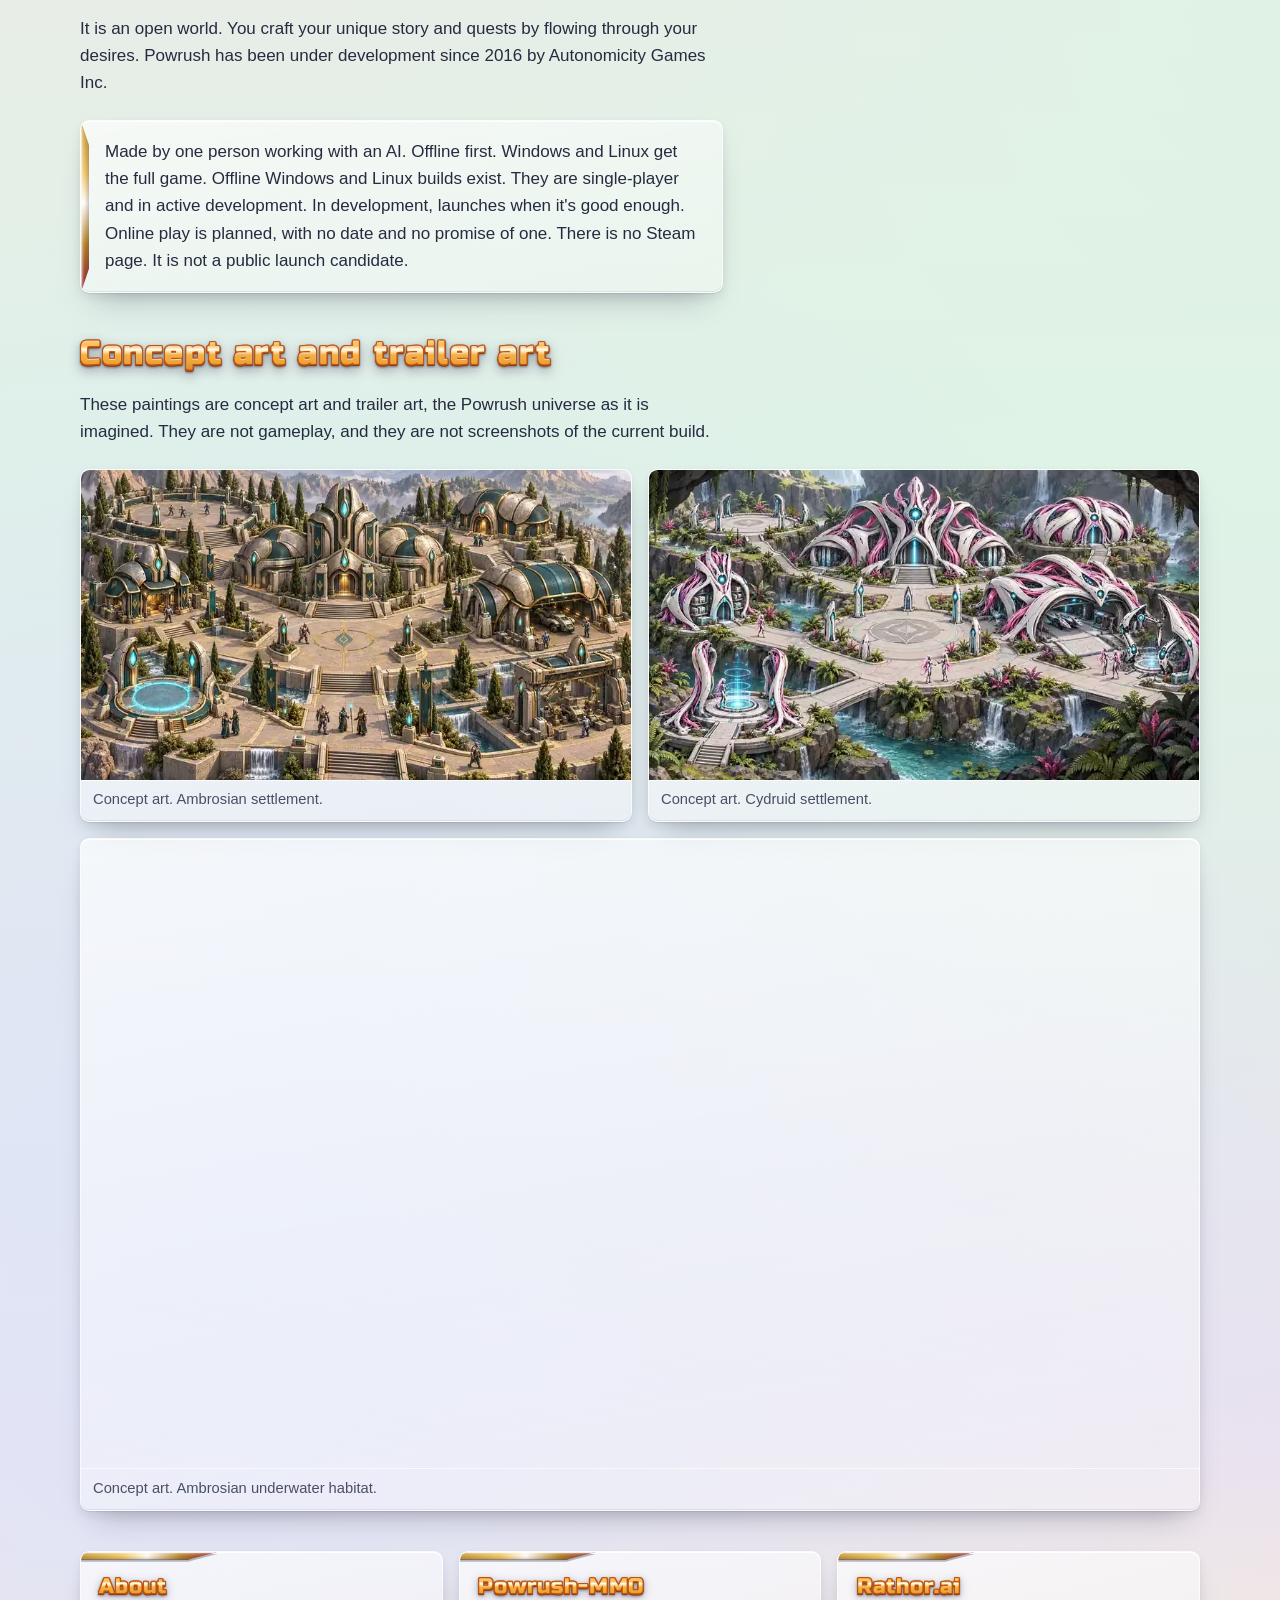
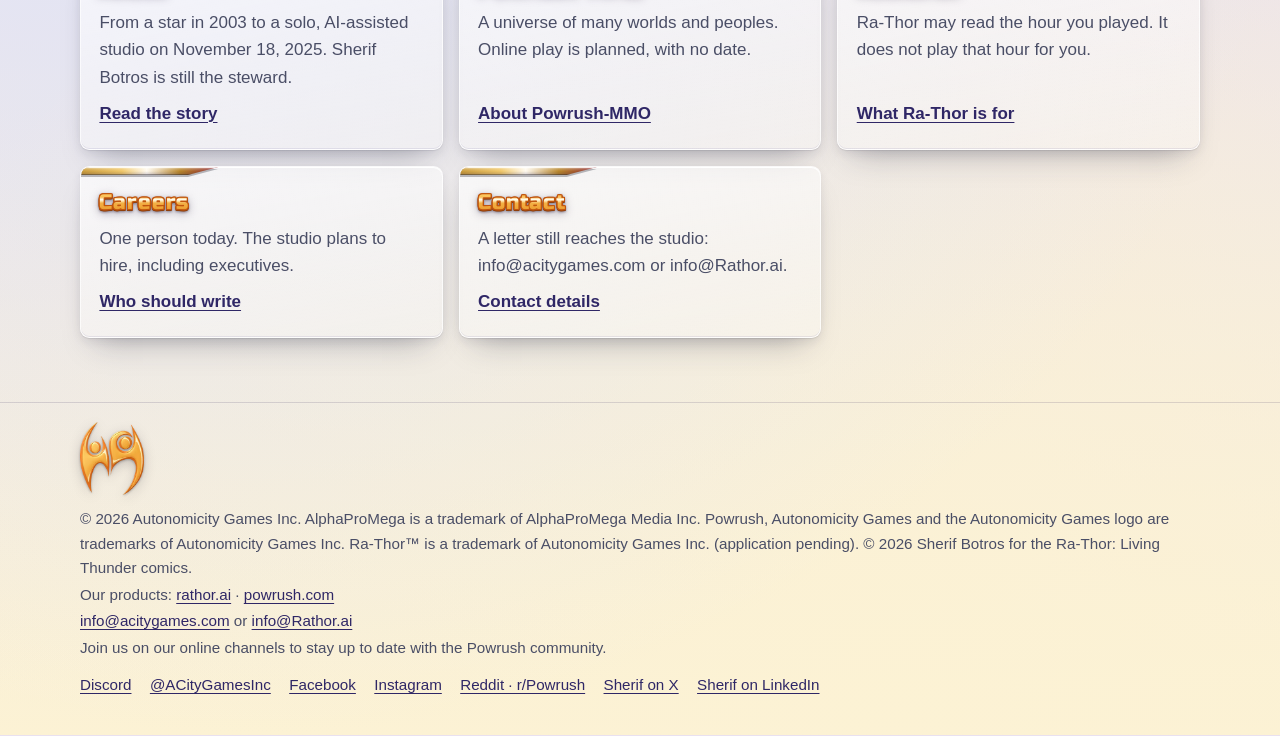
==== commit b99656af: "ACITY-LANDING-1: show both product plates in one card frame. The door tiles were painting a gold fra" ====
--- a/site/index.html
+++ b/site/index.html
@@ -94,14 +94,15 @@
       </figcaption>
     </figure>
     <section class="worlds wrap doors" aria-labelledby="worlds-heading">
+      <h2 id="worlds-heading" class="worlds-heading">Our products</h2>
       <div class="door-row">
         <article class="powrush-card card-link door" aria-labelledby="powrush-card-home-heading">
           <div class="powrush-card-frame">
             <div class="powrush-card-inner">
               <figure class="powrush-card-media">
                 <picture>
-                  <source type="image/avif" srcset="images/art/powrush-card-quellorian-arena-800.avif 800w, images/art/powrush-card-quellorian-arena-1600.avif 1600w" sizes="(min-width: 1100px) calc((min(70rem, 100vw - 2rem) - 2rem) / 3), (min-width: 760px) calc((min(70rem, 100vw - 2rem) - 1rem) / 2), calc(100vw - 2.5rem)">
-                  <img src="images/art/powrush-card-quellorian-arena-800.webp" srcset="images/art/powrush-card-quellorian-arena-800.webp 800w, images/art/powrush-card-quellorian-arena-1600.webp 1600w" sizes="(min-width: 1100px) calc((min(70rem, 100vw - 2rem) - 2rem) / 3), (min-width: 760px) calc((min(70rem, 100vw - 2rem) - 1rem) / 2), calc(100vw - 2.5rem)" width="800" height="450" alt="Painted art: a white-and-gold Quellorian arena ringed with violet crystals and full stands, set on a cliff above the clouds." loading="lazy" decoding="async">
+                  <source type="image/avif" srcset="images/art/powrush-card-quellorian-arena-800.avif 800w, images/art/powrush-card-quellorian-arena-1600.avif 1600w" sizes="(min-width: 760px) calc((min(70rem, 100vw - 2rem) - 1rem) / 2), calc(100vw - 2.5rem)">
+                  <img src="images/art/powrush-card-quellorian-arena-800.webp" srcset="images/art/powrush-card-quellorian-arena-800.webp 800w, images/art/powrush-card-quellorian-arena-1600.webp 1600w" sizes="(min-width: 760px) calc((min(70rem, 100vw - 2rem) - 1rem) / 2), calc(100vw - 2.5rem)" width="800" height="450" alt="Painted art: a white-and-gold Quellorian arena ringed with violet crystals and full stands, set on a cliff above the clouds." loading="lazy" decoding="async">
                 </picture>
               </figure>
               <div class="powrush-card-body">
@@ -113,27 +114,23 @@
             </div>
           </div>
         </article>
-        <h2 id="worlds-heading" class="worlds-heading">Our products</h2>
-        <a class="worlds-card door" href="https://rathor.ai/">
-          <picture>
-            <source type="image/avif" srcset="images/art/worlds-rathor-underwater-habitat-768.avif 768w, images/art/worlds-rathor-underwater-habitat-1500.avif 1500w" sizes="(min-width: 1100px) calc((min(70rem, 100vw - 2rem) - 2rem) / 3), (min-width: 760px) calc((min(70rem, 100vw - 2rem) - 1rem) / 2), calc(100vw - 2.5rem)">
-            <img src="images/art/worlds-rathor-underwater-habitat-768.webp" srcset="images/art/worlds-rathor-underwater-habitat-768.webp 768w, images/art/worlds-rathor-underwater-habitat-1500.webp 1500w" sizes="(min-width: 1100px) calc((min(70rem, 100vw - 2rem) - 2rem) / 3), (min-width: 760px) calc((min(70rem, 100vw - 2rem) - 1rem) / 2), calc(100vw - 2.5rem)" width="768" height="432" alt="A glowing underwater habitat of teal domes and violet rings, lit from within, with small craft in the dark water around it." loading="lazy" decoding="async">
-          </picture>
-          <span class="worlds-card-text">
-            <span class="worlds-card-title">AGI system website · rathor.ai</span>
-            <span class="worlds-card-hook">The public site for Ra-Thor, the AGI system that helps build Powrush-MMO.</span>
-          </span>
-        </a>
-        <a class="worlds-card door" href="https://powrush.com/">
-          <picture>
-            <source type="image/avif" srcset="images/art/worlds-powrush-observation-tower-768.avif 768w, images/art/worlds-powrush-observation-tower-1500.avif 1500w" sizes="(min-width: 1100px) calc((min(70rem, 100vw - 2rem) - 2rem) / 3), (min-width: 760px) calc((min(70rem, 100vw - 2rem) - 1rem) / 2), calc(100vw - 2.5rem)">
-            <img src="images/art/worlds-powrush-observation-tower-768.webp" srcset="images/art/worlds-powrush-observation-tower-768.webp 768w, images/art/worlds-powrush-observation-tower-1500.webp 1500w" sizes="(min-width: 1100px) calc((min(70rem, 100vw - 2rem) - 2rem) / 3), (min-width: 760px) calc((min(70rem, 100vw - 2rem) - 1rem) / 2), calc(100vw - 2.5rem)" width="768" height="432" alt="A white and gold observation tower on a cliff above the clouds, with a balcony and a violet-lit chamber." loading="lazy" decoding="async">
-          </picture>
-          <span class="worlds-card-text">
-            <span class="worlds-card-title">Game website · powrush.com</span>
-            <span class="worlds-card-hook">The game site. A universe of many worlds and peoples. Online play is planned, with no date.</span>
-          </span>
-        </a>
+        <article class="powrush-card card-link door" aria-labelledby="rathor-card-home-heading">
+          <div class="powrush-card-frame">
+            <div class="powrush-card-inner">
+              <figure class="powrush-card-media">
+                <picture>
+                  <source type="image/avif" srcset="images/art/worlds-rathor-underwater-habitat-768.avif 768w, images/art/worlds-rathor-underwater-habitat-1500.avif 1500w" sizes="(min-width: 760px) calc((min(70rem, 100vw - 2rem) - 1rem) / 2), calc(100vw - 2.5rem)">
+                  <img src="images/art/worlds-rathor-underwater-habitat-768.webp" srcset="images/art/worlds-rathor-underwater-habitat-768.webp 768w, images/art/worlds-rathor-underwater-habitat-1500.webp 1500w" sizes="(min-width: 760px) calc((min(70rem, 100vw - 2rem) - 1rem) / 2), calc(100vw - 2.5rem)" width="768" height="432" alt="A glowing underwater habitat of teal domes and violet rings, lit from within, with small craft in the dark water around it." loading="lazy" decoding="async">
+                </picture>
+              </figure>
+              <div class="powrush-card-body">
+                <h2 id="rathor-card-home-heading" class="powrush-card-title">AGI system website · rathor.ai</h2>
+                <p class="powrush-card-copy">The public site for Ra-Thor, the AGI system that helps build Powrush-MMO.</p>
+                <a class="stretched-link powrush-card-btn" href="https://rathor.ai/">Visit Rathor.ai</a>
+              </div>
+            </div>
+          </div>
+        </article>
       </div>
     </section>
     <section class="band" aria-label="Founding">
--- a/site/css/home.css
+++ b/site/css/home.css
@@ -2,11 +2,6 @@
 
 body.home {
   --mark: clamp(64px, 9vw, 120px);
-  --door-frame: linear-gradient(135deg, #9a7438 0%, #e7c56e 38%, #fffaf0 50%, #c9a25c 72%, #8d6a34 100%);
-}
-
-html[data-theme="light"] body.home {
-  --door-frame: linear-gradient(135deg, #b7b1c8 0%, #f4f0fa 36%, #fffdf8 50%, #e4d2a0 74%, #b7a06a 100%);
 }
 
 body.home .logo-tab {
@@ -111,12 +106,6 @@
   align-items: stretch;
 }
 
-body.home .door-row > .worlds-heading {
-  order: -1;
-  grid-column: 1 / -1;
-  margin: 0 0 0.5rem;
-}
-
 body.home .door-row > * {
   min-width: 0;
 }
@@ -134,7 +123,6 @@
 body.home .door-row .powrush-card-inner {
   display: flex;
   flex-direction: column;
-  overflow: visible;
 }
 
 body.home .door-row .powrush-card-media {
@@ -142,7 +130,6 @@
   min-height: 0;
   flex: none;
   overflow: hidden;
-  border-radius: 0.35rem 0.35rem 0 0;
 }
 
 body.home .door-row .powrush-card-media picture {
@@ -157,6 +144,7 @@
   width: 100%;
   height: 100%;
   inset: auto;
+  object-fit: cover;
 }
 
 body.home .door-row .powrush-card-body {
@@ -170,42 +158,12 @@
   min-height: 44px;
   white-space: normal;
   text-align: center;
-}
-
-body.home .door-row > .worlds-card {
-  height: 100%;
-  min-height: 16rem;
-  padding: 3px;
-  border: 1px solid rgba(30, 20, 70, 0.72);
-  background: var(--door-frame);
-  box-shadow: 0 1px 0 rgba(255, 244, 222, 0.28) inset, 0 8px 18px rgba(0, 0, 0, 0.28);
-}
-
-body.home .door-row > .worlds-card::before,
-body.home .door-row > .worlds-card::after {
-  content: none;
-}
-
-body.home .door-row > .worlds-card img {
-  top: 3px;
-  right: auto;
-  bottom: auto;
-  left: 3px;
-  width: calc(100% - 6px);
-  height: calc(100% - 6px);
-  border-radius: calc(var(--radius) - 3px);
-}
-
-body.home .door-row .worlds-card-text {
-  margin: 0;
-  border-radius: 0 0 calc(var(--radius) - 3px) calc(var(--radius) - 3px);
 }
 
 body.home .band h2,
 body.home .section h2,
 body.home .worlds-heading,
-body.home .door-row .powrush-card-title,
-body.home .door-row .worlds-card-title {
+body.home .door-row .powrush-card-title {
   font-size: clamp(1.45rem, 1.15rem + 1.35vw, 2rem);
 }
 
@@ -278,17 +236,6 @@
 @media (min-width: 1024px) {
   body.home .grid {
     grid-template-columns: repeat(3, minmax(0, 1fr));
-  }
-}
-
-@media (min-width: 1100px) {
-  body.home .door-row {
-    grid-template-columns: repeat(3, minmax(0, 1fr));
-  }
-
-  body.home .door-row > .worlds-card {
-    min-height: 0;
-    aspect-ratio: auto;
   }
 }
 
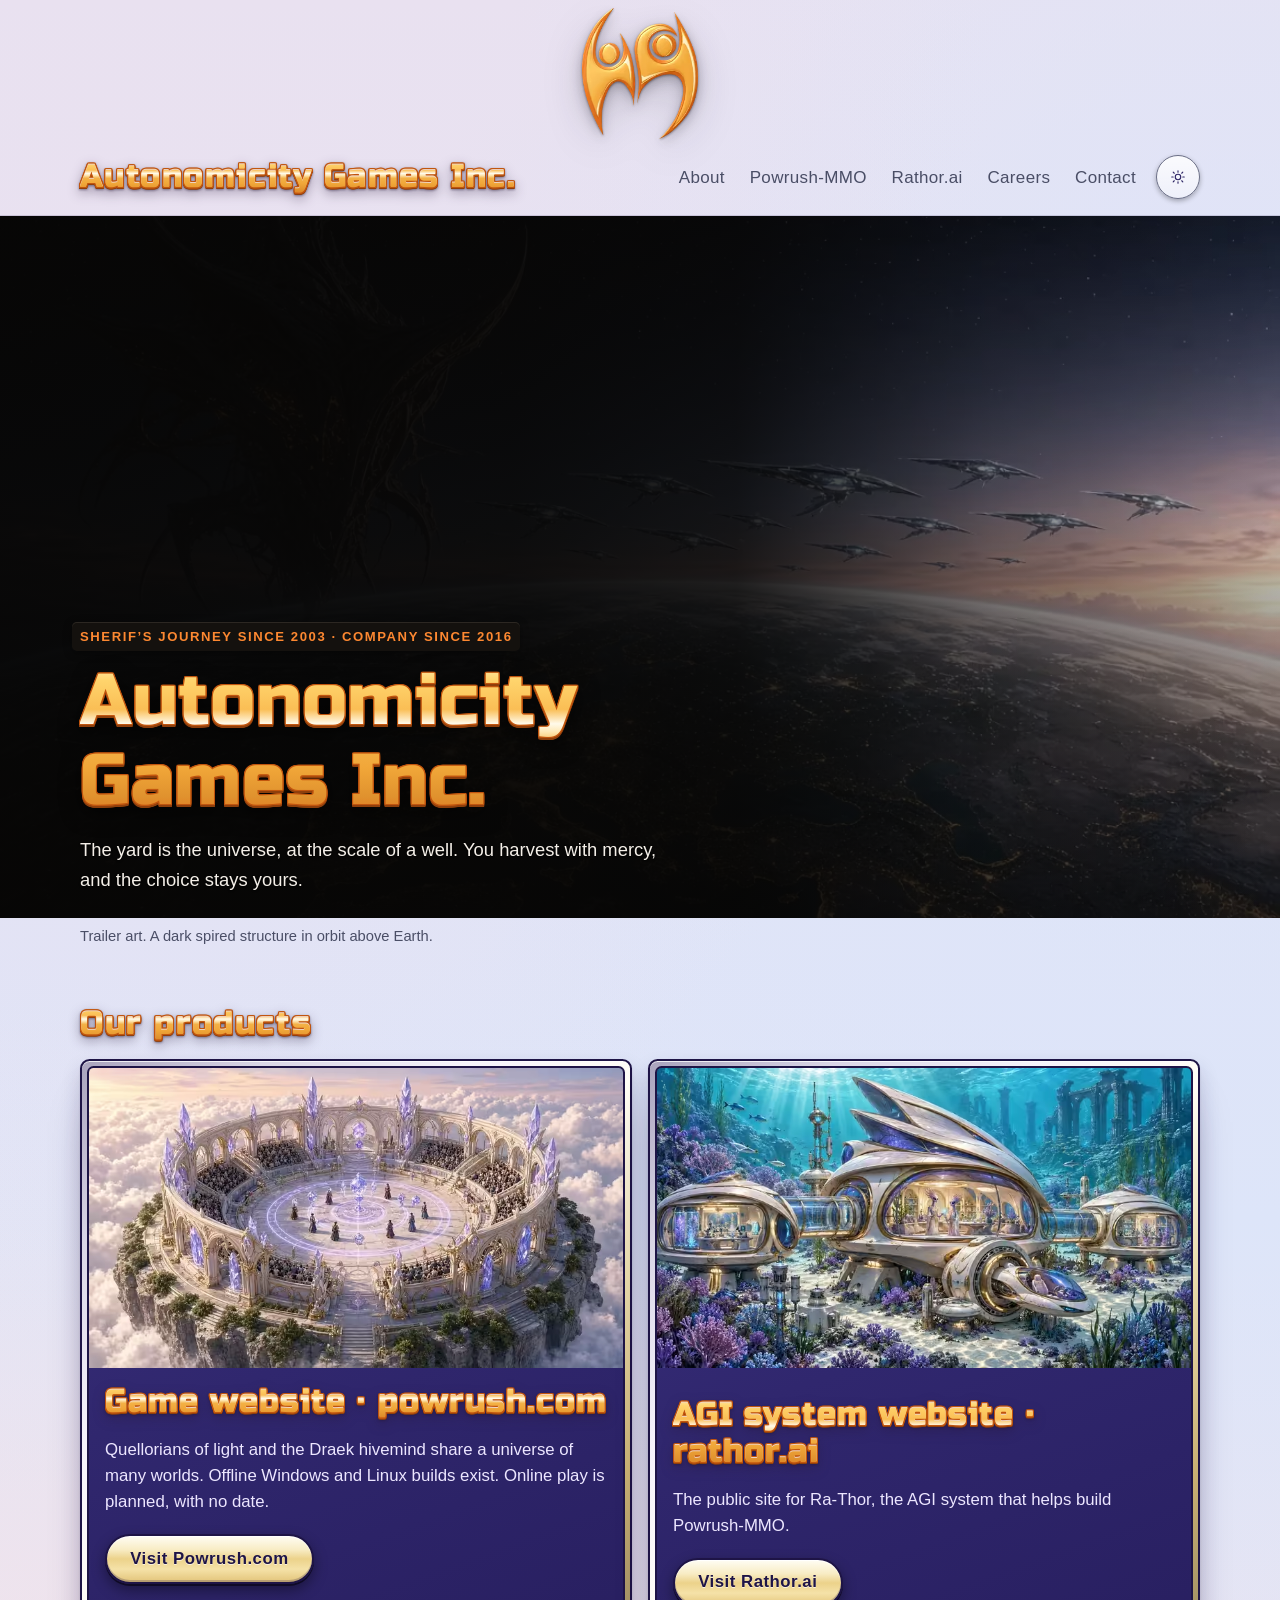
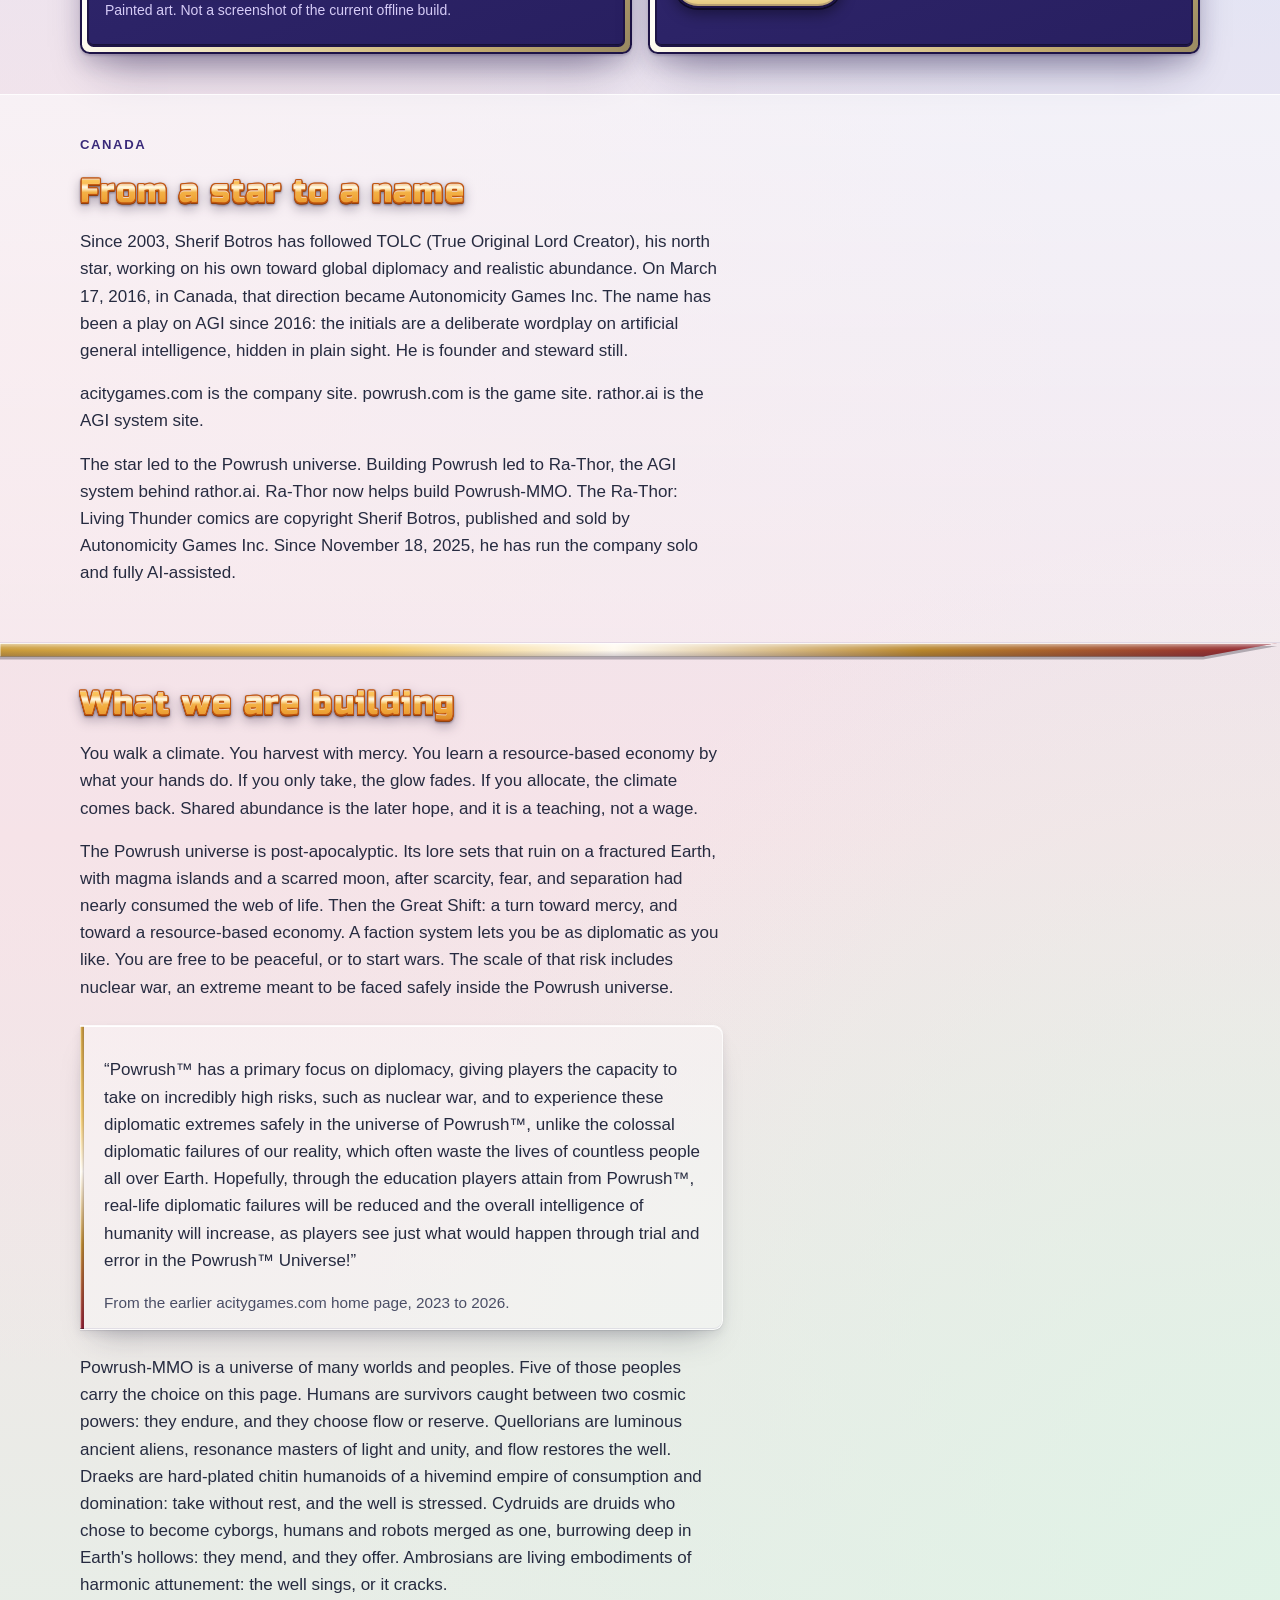
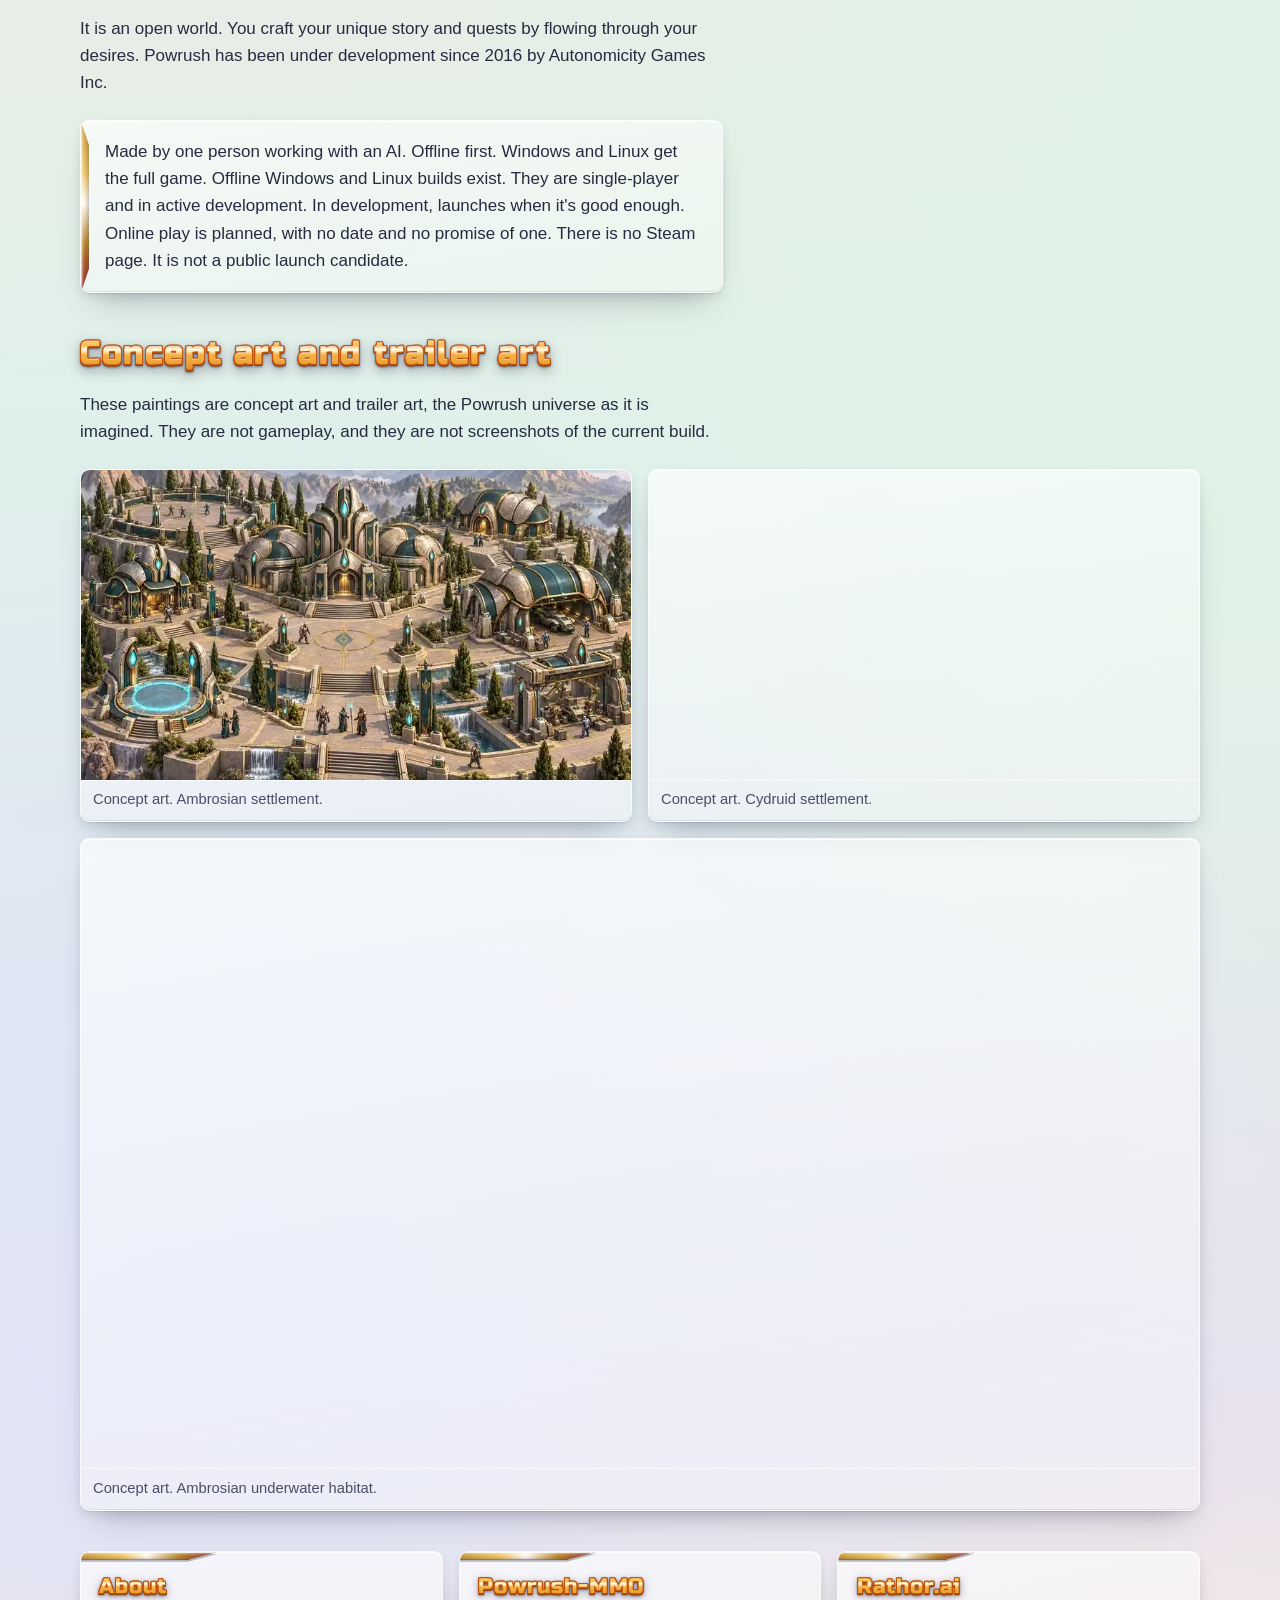
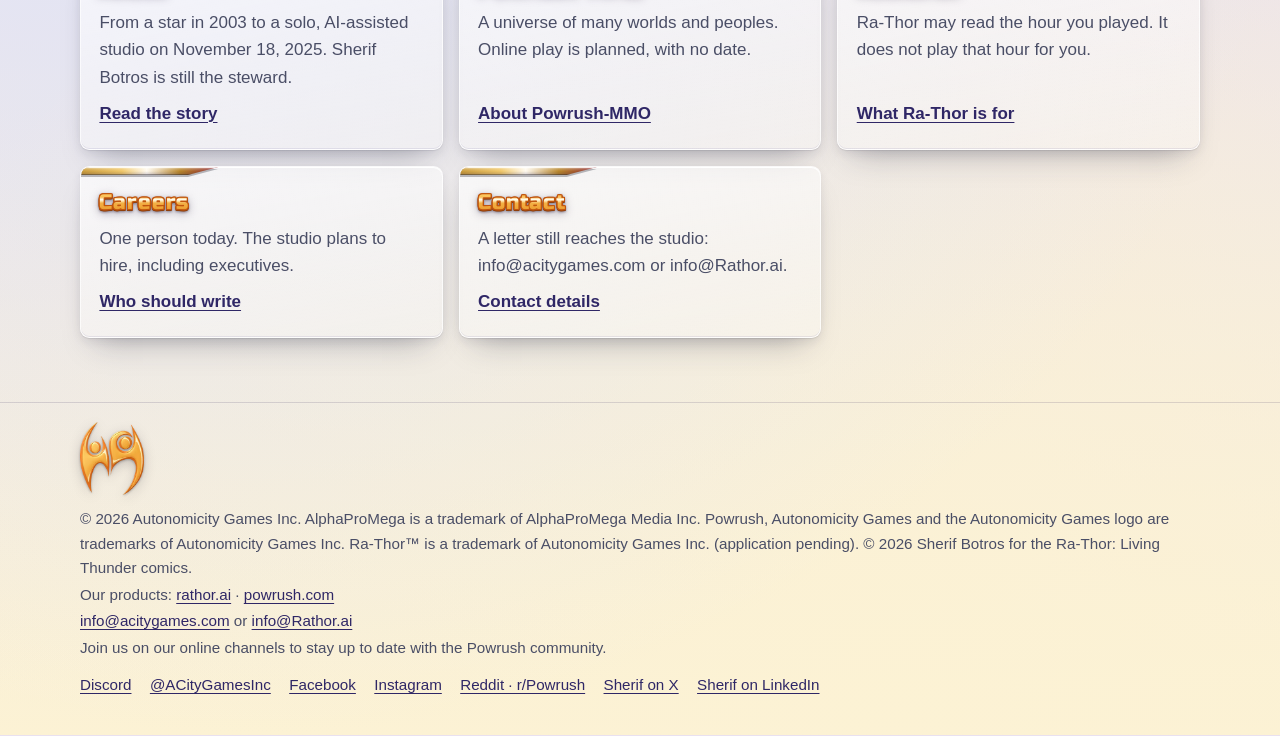
==== commit 68ee0249: "DISCORD-LINK-FIX-1: point Discord links to the community server" ====
--- a/site/index.html
+++ b/site/index.html
@@ -233,7 +233,7 @@
       <p>Our products: <a href="https://rathor.ai/">rathor.ai</a> · <a href="https://powrush.com/">powrush.com</a></p>
       <p><a href="mailto:info@acitygames.com">info@acitygames.com</a> or <a href="mailto:info@Rathor.ai">info@Rathor.ai</a></p>
       <p>Join us on our online channels to stay up to date with the Powrush community.</p>
-      <p class="footer-channels"><a href="https://discord.gg/H3A2Cx8WEZ" rel="noopener" target="_blank">Discord</a> <a href="https://x.com/ACityGamesInc" rel="noopener" target="_blank">@ACityGamesInc</a> <a href="https://www.facebook.com/ACityGamesInc/" rel="noopener" target="_blank">Facebook</a> <a href="https://www.instagram.com/acitygames/" rel="noopener" target="_blank">Instagram</a> <a href="https://www.reddit.com/r/Powrush/comments/1jtm8ko/official_autonomicity_games_inc_page/" rel="noopener" target="_blank">Reddit · r/Powrush</a> <a href="https://x.com/AlphaProMega" rel="noopener" target="_blank">Sherif on X</a> <a href="https://www.linkedin.com/in/sherif-botros/" rel="noopener" target="_blank">Sherif on LinkedIn</a></p>
+      <p class="footer-channels"><a href="https://discord.gg/nFRczVx5xQ" rel="noopener" target="_blank">Discord</a> <a href="https://x.com/ACityGamesInc" rel="noopener" target="_blank">@ACityGamesInc</a> <a href="https://www.facebook.com/ACityGamesInc/" rel="noopener" target="_blank">Facebook</a> <a href="https://www.instagram.com/acitygames/" rel="noopener" target="_blank">Instagram</a> <a href="https://www.reddit.com/r/Powrush/comments/1jtm8ko/official_autonomicity_games_inc_page/" rel="noopener" target="_blank">Reddit · r/Powrush</a> <a href="https://x.com/AlphaProMega" rel="noopener" target="_blank">Sherif on X</a> <a href="https://www.linkedin.com/in/sherif-botros/" rel="noopener" target="_blank">Sherif on LinkedIn</a></p>
     </div>
   </footer>
   <script src="js/theme.js" defer></script>
